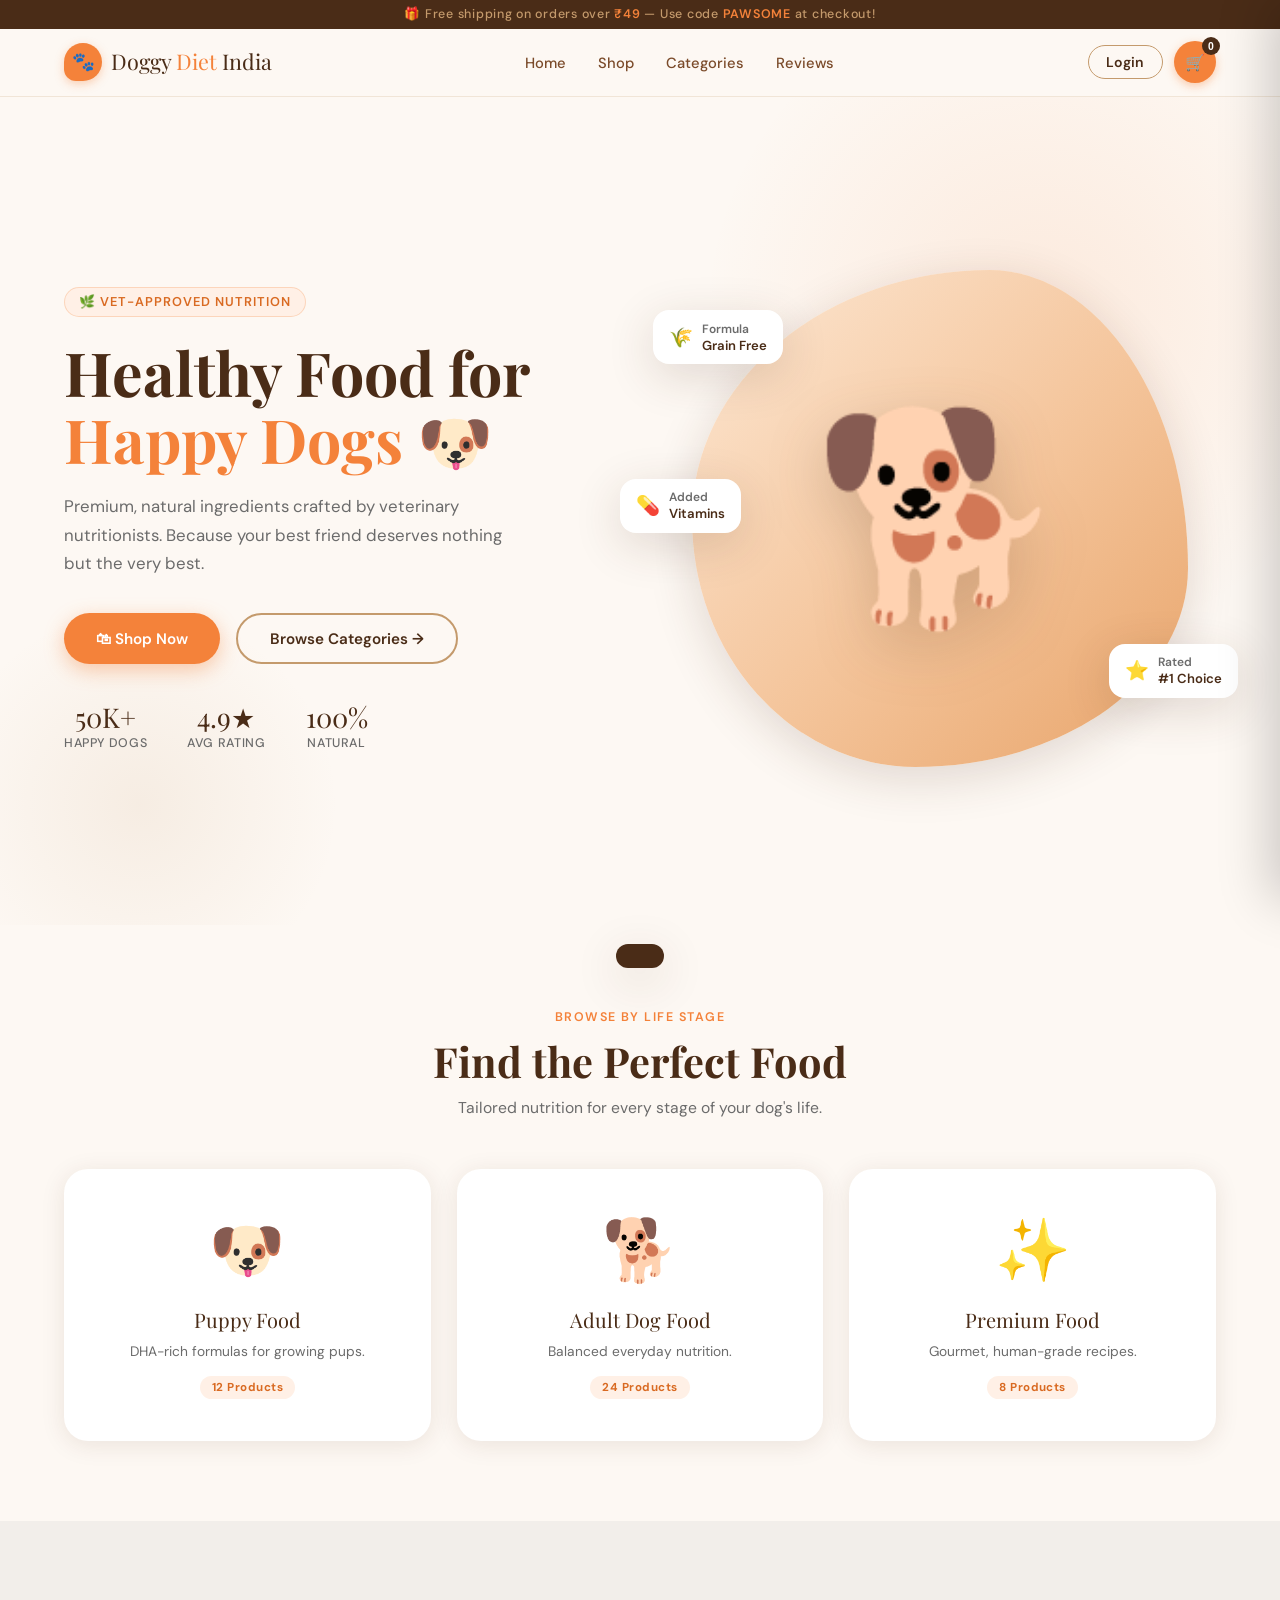
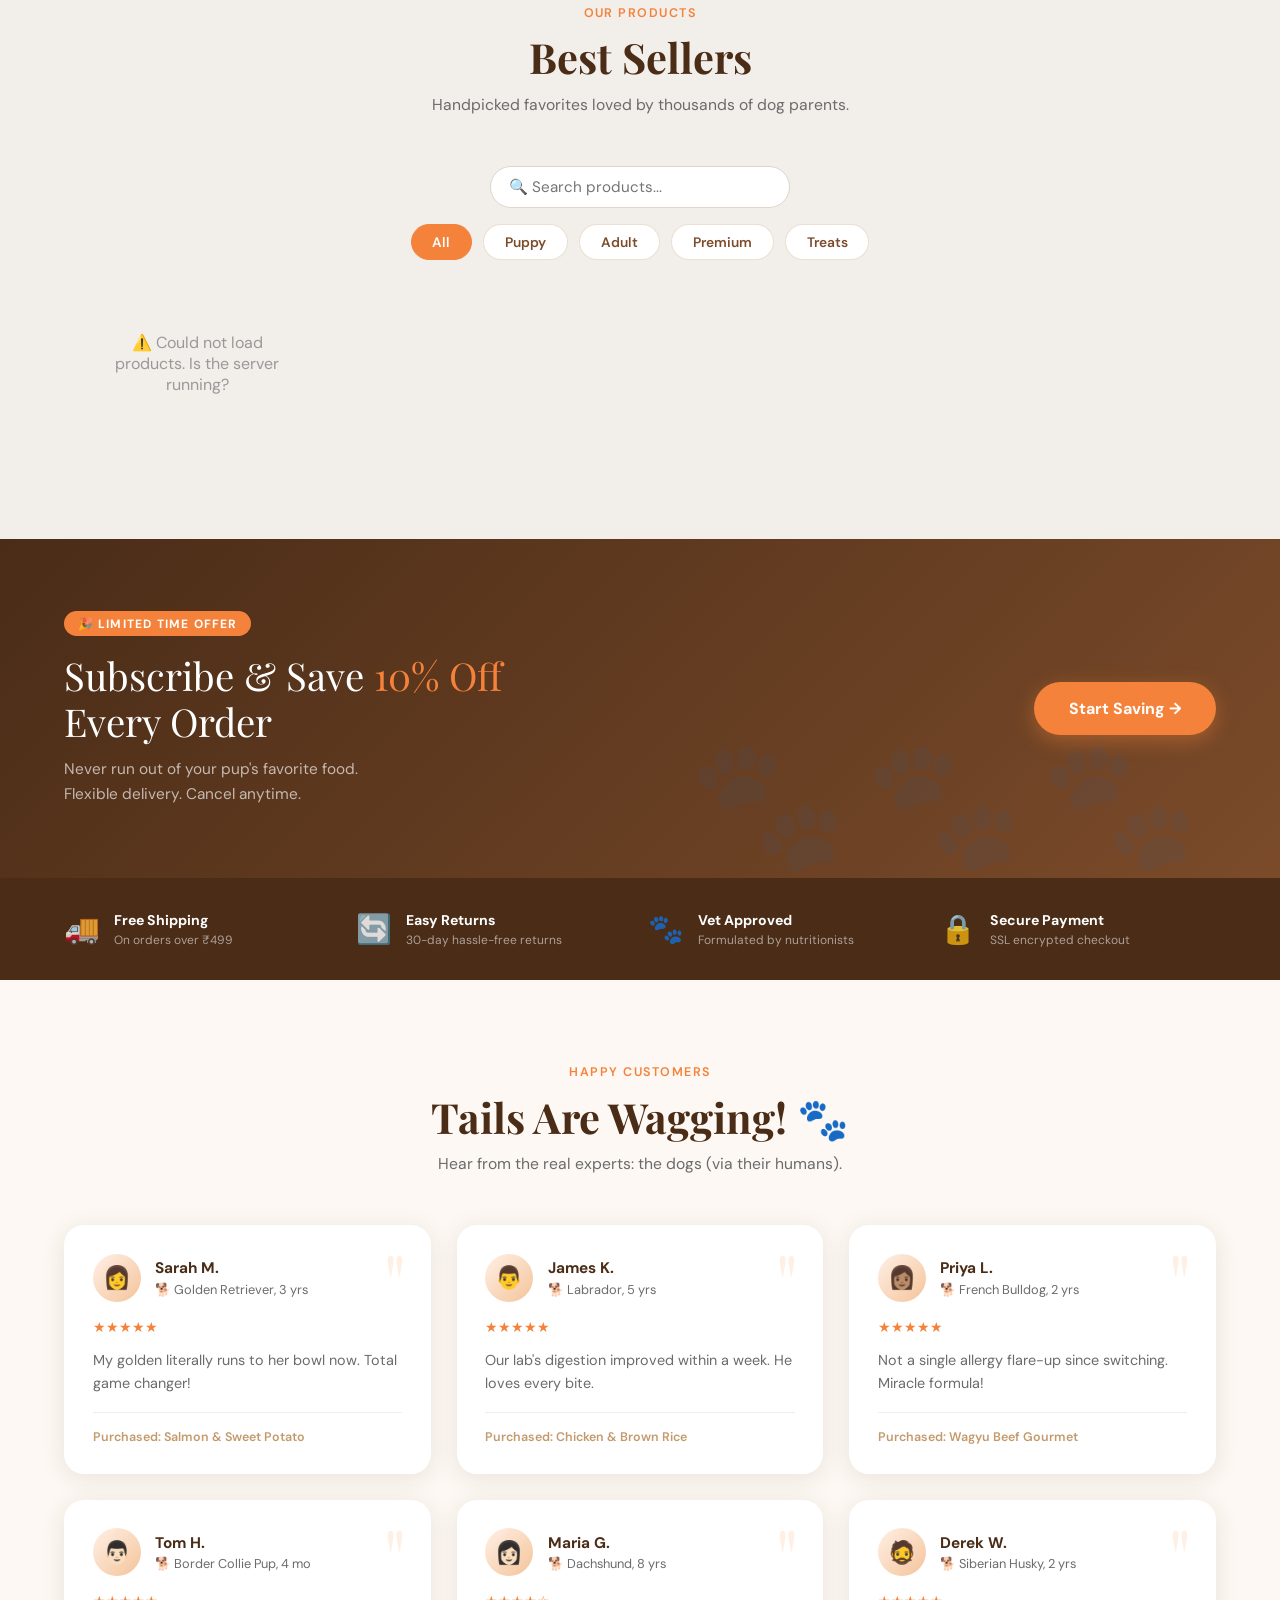
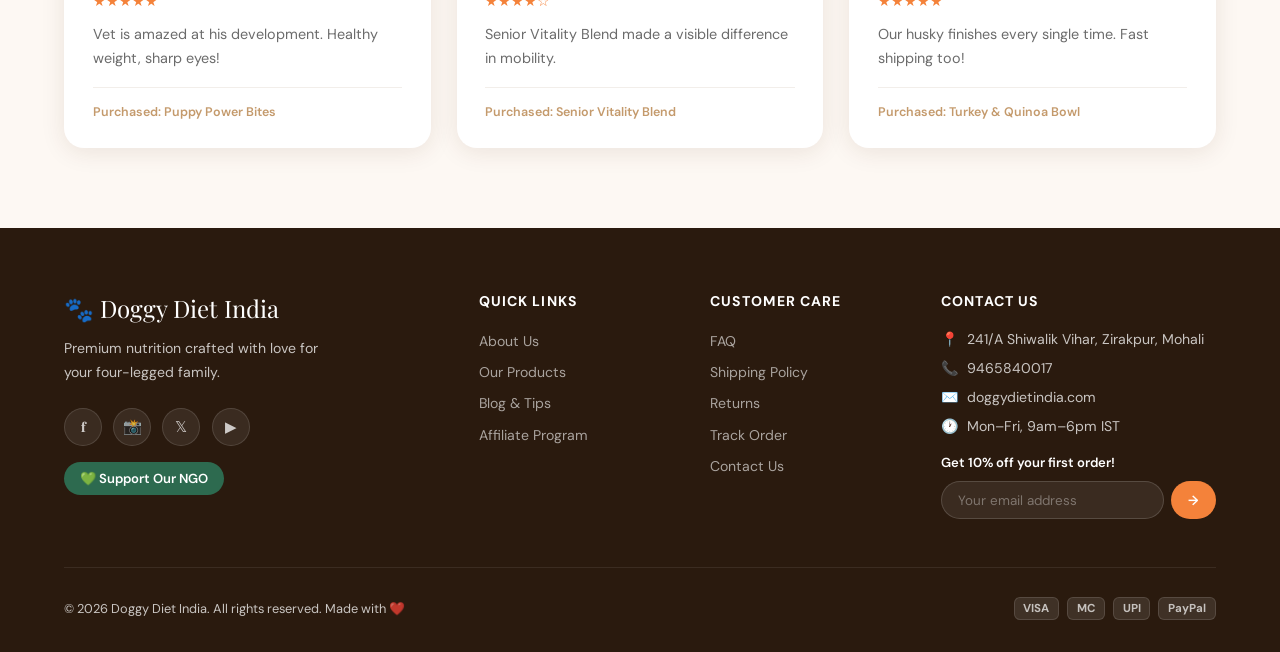
==== index.html @ 47fa0f8b "Add files via upload" ====
<!DOCTYPE html>
<html lang="en">
<head>
  <!-- Payment razorpay-->
<script src="https://checkout.razorpay.com/v1/checkout.js"></script>
  <meta charset="UTF-8" />
  <meta name="viewport" content="width=device-width, initial-scale=1.0" />
  <title>Doggy Diet India — Premium Dog Food</title>
  <link href="https://fonts.googleapis.com/css2?family=Playfair+Display:wght@700;800&family=DM+Sans:wght@300;400;500;600&display=swap" rel="stylesheet" />
  <link rel="stylesheet" href="style.css" />
</head>
<body>

<!-- TOP BAR -->
<div class="topbar">
  🎁 Free shipping on orders over <span>₹49</span> —
  Use code <span>PAWSOME</span> at checkout!
</div>

<!-- NAV -->
<nav id="mainNav">
  <a href="#" class="nav-logo">
    <div class="paw">🐾</div>
    <div class="brand">Doggy<em> Diet</em> India</div>
  </a>
  <ul class="nav-links">
    <li><a href="#home">Home</a></li>
    <li><a href="#shop">Shop</a></li>
    <li><a href="#categories">Categories</a></li>
    <li><a href="#reviews">Reviews</a></li>
  </ul>
  <div class="nav-actions">
    <!-- ✅ Username show hoga agar logged in -->
    <span id="navUsername" style="
      font-size:.85rem;
      font-weight:600;
      color:#4A2C17;
      display:none;
      margin-right:.5rem;">
    </span>
    <button class="btn-login" id="authBtn">Login</button>
    <button class="btn-cart" id="cartBtn" aria-label="Open cart">
      🛒
      <span class="cart-badge" id="cartCount">0</span>
    </button>
    <button class="hamburger" id="hamburgerBtn" aria-label="Open menu">
      <span></span><span></span><span></span>
    </button>
  </div>
</nav>

<!-- MOBILE MENU -->
<div class="mobile-menu" id="mobileMenu">
  <button class="mobile-close" id="mobileClose">✕</button>
  <a href="#home"       onclick="closeMobile()">Home</a>
  <a href="#shop"       onclick="closeMobile()">Shop</a>
  <a href="#categories" onclick="closeMobile()">Categories</a>
  <a href="#reviews"    onclick="closeMobile()">Reviews</a>
</div>

<!-- HERO -->
<section class="hero" id="home">
  <div class="hero-content">
    <div class="hero-badge">🌿 Vet-Approved Nutrition</div>
    <h1 class="hero-title">
      Healthy Food for<br>
      <span class="accent">Happy Dogs</span> 🐶
    </h1>
    <p class="hero-desc">
      Premium, natural ingredients crafted by veterinary nutritionists.
      Because your best friend deserves nothing but the very best.
    </p>
    <div class="hero-cta">
      <button class="btn-primary"
        onclick="document.getElementById('shop')
                  .scrollIntoView({behavior:'smooth'})">
        🛍 Shop Now
      </button>
      <button class="btn-secondary"
        onclick="document.getElementById('categories')
                  .scrollIntoView({behavior:'smooth'})">
        Browse Categories →
      </button>
    </div>
    <div class="hero-stats">
      <div class="stat"><div class="num">50K+</div><div class="lbl">Happy Dogs</div></div>
      <div class="stat"><div class="num">4.9★</div><div class="lbl">Avg Rating</div></div>
      <div class="stat"><div class="num">100%</div><div class="lbl">Natural</div></div>
    </div>
  </div>

  <div class="hero-img-wrap">
    <div class="hero-img-blob">
      <div class="hero-dog-emoji">🐕</div>
    </div>
    <div class="hero-float-tag tag-1">
      <span class="icon">🌾</span>
      <div><div style="font-size:.75rem;color:var(--gray)">Formula</div>Grain Free</div>
    </div>
    <div class="hero-float-tag tag-2">
      <span class="icon">⭐</span>
      <div><div style="font-size:.75rem;color:var(--gray)">Rated</div>#1 Choice</div>
    </div>
    <div class="hero-float-tag tag-3">
      <span class="icon">💊</span>
      <div><div style="font-size:.75rem;color:var(--gray)">Added</div>Vitamins</div>
    </div>
  </div>
</section>

<!-- CATEGORIES -->
<section class="section" id="categories">
  <div class="section-header">
    <span class="section-label">Browse by Life Stage</span>
    <h2 class="section-title">Find the Perfect Food</h2>
    <p class="section-sub">
      Tailored nutrition for every stage of your dog's life.
    </p>
  </div>
  <div class="categories-grid">
    <div class="cat-card" onclick="filterProducts('puppy')">
      <span class="cat-icon">🐶</span>
      <div class="cat-name">Puppy Food</div>
      <div class="cat-desc">DHA-rich formulas for growing pups.</div>
      <span class="cat-badge">12 Products</span>
    </div>
    <div class="cat-card" onclick="filterProducts('adult')">
      <span class="cat-icon">🐕</span>
      <div class="cat-name">Adult Dog Food</div>
      <div class="cat-desc">Balanced everyday nutrition.</div>
      <span class="cat-badge">24 Products</span>
    </div>
    <div class="cat-card" onclick="filterProducts('premium')">
      <span class="cat-icon">✨</span>
      <div class="cat-name">Premium Food</div>
      <div class="cat-desc">Gourmet, human-grade recipes.</div>
      <span class="cat-badge">8 Products</span>
    </div>
  </div>
</section>

<!-- PRODUCTS -->
<section class="section products-bg" id="shop">
  <div class="section-header">
    <span class="section-label">Our Products</span>
    <h2 class="section-title">Best Sellers</h2>
    <p class="section-sub">
      Handpicked favorites loved by thousands of dog parents.
    </p>
  </div>

  <!-- Search Bar -->
  <div style="display:flex;justify-content:center;margin-bottom:1rem;">
    <input
      type="text"
      id="searchInput"
      placeholder="🔍 Search products..."
      oninput="searchProducts(this.value)"
      style="
        padding:10px 18px;
        border-radius:25px;
        border:1.5px solid #e0d5cc;
        width:300px;
        font-family:'DM Sans',sans-serif;
        font-size:.95rem;
        outline:none;
      "
    />
  </div>

  <div class="product-filters">
    <button class="filter-btn active"
            onclick="filterProducts('all', this)">All</button>
    <button class="filter-btn"
            onclick="filterProducts('puppy', this)">Puppy</button>
    <button class="filter-btn"
            onclick="filterProducts('adult', this)">Adult</button>
    <button class="filter-btn"
            onclick="filterProducts('premium', this)">Premium</button>
    <button class="filter-btn"
            onclick="filterProducts('treats', this)">Treats</button>
  </div>

  <!-- Loading state -->
  <div id="productsLoading" style="text-align:center;padding:2rem;display:none;">
    <div style="font-size:2rem;">🐾</div>
    <div style="color:#999;margin-top:.5rem;">Loading products...</div>
  </div>

  <div class="products-grid" id="productsGrid"></div>

  <!-- Pagination -->
  <div id="pagination"
       style="display:flex;justify-content:center;
              gap:.5rem;margin-top:2rem;">
  </div>
</section>

<!-- PROMO BANNER -->
<div class="promo-banner">
  <div>
    <div class="promo-tag">🎉 Limited Time Offer</div>
    <div class="promo-title">
      Subscribe & Save <span class="highlight">10% Off</span><br>Every Order
    </div>
    <div class="promo-sub">
      Never run out of your pup's favorite food.<br>
      Flexible delivery. Cancel anytime.
    </div>
  </div>
  <button class="btn-promo"
          onclick="showToast('🎉 Subscription plan coming soon!')">
    Start Saving →
  </button>
</div>

<!-- TRUST STRIP -->
<div class="trust-strip">
  <div class="trust-item">
    <div class="trust-icon">🚚</div>
    <div>
      <div class="trust-title">Free Shipping</div>
      <div class="trust-sub">On orders over ₹499</div>
    </div>
  </div>
  <div class="trust-item">
    <div class="trust-icon">🔄</div>
    <div>
      <div class="trust-title">Easy Returns</div>
      <div class="trust-sub">30-day hassle-free returns</div>
    </div>
  </div>
  <div class="trust-item">
    <div class="trust-icon">🐾</div>
    <div>
      <div class="trust-title">Vet Approved</div>
      <div class="trust-sub">Formulated by nutritionists</div>
    </div>
  </div>
  <div class="trust-item">
    <div class="trust-icon">🔒</div>
    <div>
      <div class="trust-title">Secure Payment</div>
      <div class="trust-sub">SSL encrypted checkout</div>
    </div>
  </div>
</div>

<!-- REVIEWS -->
<section class="section" id="reviews">
  <div class="section-header">
    <span class="section-label">Happy Customers</span>
    <h2 class="section-title">Tails Are Wagging! 🐾</h2>
    <p class="section-sub">
      Hear from the real experts: the dogs (via their humans).
    </p>
  </div>
  <div class="reviews-grid" id="reviewsGrid"></div>
</section>

<!-- PAYMENT MODAL -->
<div class="modal-overlay" id="paymentOverlay">
  <div class="modal-box" id="paymentModal">

    <div class="modal-head">
      <h3>🛒 Complete Your Order</h3>
      <button class="modal-close"
              onclick="closePaymentModal()">✕</button>
    </div>

    <!-- Order Summary -->
    <div class="modal-summary" id="modalSummary"></div>

    <!-- ✅ Delivery Address -->
    <div class="modal-section">
      <div class="modal-label">📍 Delivery Address</div>
      <div style="display:grid;grid-template-columns:1fr 1fr;
                  gap:.6rem;">
        <input type="text" id="delName"
               placeholder="Full Name *"
               style="padding:.6rem .8rem;
                      border:1.5px solid #e0d5cc;
                      border-radius:8px;
                      font-family:'DM Sans',sans-serif;
                      outline:none;font-size:.88rem;"
               onfocus="this.style.borderColor='#F4823A'"
               onblur="this.style.borderColor='#e0d5cc'"/>

        <input type="text" id="delPhone"
               placeholder="Phone Number *"
               style="padding:.6rem .8rem;
                      border:1.5px solid #e0d5cc;
                      border-radius:8px;
                      font-family:'DM Sans',sans-serif;
                      outline:none;font-size:.88rem;"
               onfocus="this.style.borderColor='#F4823A'"
               onblur="this.style.borderColor='#e0d5cc'"/>

        <input type="text" id="delAddress"
               placeholder="House No, Street, Area *"
               style="padding:.6rem .8rem;
                      border:1.5px solid #e0d5cc;
                      border-radius:8px;
                      font-family:'DM Sans',sans-serif;
                      outline:none;font-size:.88rem;
                      grid-column:1/-1;"
               onfocus="this.style.borderColor='#F4823A'"
               onblur="this.style.borderColor='#e0d5cc'"/>

        <input type="text" id="delCity"
               placeholder="City *"
               style="padding:.6rem .8rem;
                      border:1.5px solid #e0d5cc;
                      border-radius:8px;
                      font-family:'DM Sans',sans-serif;
                      outline:none;font-size:.88rem;"
               onfocus="this.style.borderColor='#F4823A'"
               onblur="this.style.borderColor='#e0d5cc'"/>

        <input type="text" id="delState"
               placeholder="State *"
               style="padding:.6rem .8rem;
                      border:1.5px solid #e0d5cc;
                      border-radius:8px;
                      font-family:'DM Sans',sans-serif;
                      outline:none;font-size:.88rem;"
               onfocus="this.style.borderColor='#F4823A'"
               onblur="this.style.borderColor='#e0d5cc'"/>

        <input type="text" id="delPincode"
               placeholder="Pincode *"
               maxlength="6"
               style="padding:.6rem .8rem;
                      border:1.5px solid #e0d5cc;
                      border-radius:8px;
                      font-family:'DM Sans',sans-serif;
                      outline:none;font-size:.88rem;"
               onfocus="this.style.borderColor='#F4823A'"
               onblur="this.style.borderColor='#e0d5cc'"/>
      </div>

      <!-- Address Error -->
      <div style="color:#e53935;font-size:.78rem;
                  margin-top:.4rem;min-height:1rem;"
           id="addressError">
      </div>
    </div>

    <!-- ✅ Payment Method -->
    <div class="modal-section">
      <div class="modal-label">💳 Select Payment Method</div>
      <div class="payment-options">
        <label class="pay-option">
          <input type="radio" name="payMethod"
                 value="UPI" checked/>
          <span>📱 UPI</span>
        </label>
        <label class="pay-option">
          <input type="radio" name="payMethod"
                 value="CARD"/>
          <span>💳 Card</span>
        </label>
        <label class="pay-option">
          <input type="radio" name="payMethod"
                 value="COD"/>
          <span>💵 Cash on Delivery</span>
        </label>
        <label class="pay-option">
          <input type="radio" name="payMethod"
                 value="NETBANKING"/>
          <span>🏦 Net Banking</span>
        </label>
      </div>
    </div>

    <!-- ✅ Place Order Button -->
    <button class="btn-place-order" id="placeOrderBtn"
            onclick="confirmOrder()">
      🎉 Place Order
    </button>

    <div style="font-size:.78rem;color:#999;
                text-align:center;margin-top:.8rem;">
      🔒 Secure & Encrypted Payment
    </div>

  </div>
</div>

<!-- SUCCESS MODAL -->
<div class="modal-overlay" id="successOverlay">
  <div class="modal-box" style="text-align:center;">
    <div style="font-size:4rem;">🎉</div>
    <h2 style="color:#4A2C17;margin:.5rem 0;">Order Placed!</h2>
    <div id="successMsg"
         style="color:#666;font-size:.95rem;margin:.5rem 0;">
    </div>
    <div id="successOrderId"
         style="font-size:1.1rem;font-weight:700;
                color:#F4823A;margin:1rem 0;
                white-space:pre-line;">
    </div>
    <button class="btn-place-order"
            onclick="closeSuccessModal()">
      Continue Shopping 🐾
    </button>
  </div>
</div>
<!-- FOOTER -->
<footer>
  <div class="footer-grid">

    <!-- BRAND -->
    <div class="footer-brand">
      <div class="brand-name">🐾 Doggy Diet India</div>
      <p>Premium nutrition crafted with love for your four-legged family.</p>

      <div class="social-links">
        <a class="social-btn" href="#" title="Facebook">𝐟</a>
        <a class="social-btn" href="https://www.instagram.com/doggydietindia?igsh=Z2Q3N3h2NjV0aTZ6" title="Instagram">📸</a>
        <a class="social-btn" href="#" title="Twitter">𝕏</a>
        <a class="social-btn" href="https://youtube.com/@varunshamra-u6k?si=izHk07iB0OcBzfzO" title="YouTube">▶</a>
      </div>

      <!-- ✅ NGO BUTTON -->
      <div style="margin-top:1rem;">
        <a href="ngo.html"
           style="display:inline-flex;align-items:center;gap:.4rem;
                  background:#2d6a4f;color:white;padding:.5rem 1rem;
                  border-radius:20px;text-decoration:none;
                  font-size:.82rem;font-weight:600;">
          💚 Support Our NGO
        </a>
      </div>
    </div>

    <!-- QUICK LINKS -->
    <div class="footer-col">
      <h4>Quick Links</h4>
      <ul>
        <li><a href="about.html">About Us</a></li>
        <li><a href="products.html">Our Products</a></li>
        <li><a href="blog.html">Blog & Tips</a></li>
        <li><a href="affiliate.html">Affiliate Program</a></li>
      </ul>
    </div>

    <!-- CUSTOMER CARE -->
    <div class="footer-col">
      <h4>Customer Care</h4>
      <ul>
        <li><a href="#">FAQ</a></li>
        <li><a href="#">Shipping Policy</a></li>
        <li><a href="#">Returns</a></li>
        <li><a href="track-order.html">Track Order</a></li> <!-- ✅ FIXED -->
        <li><a href="#">Contact Us</a></li>
      </ul>
    </div>

    <!-- CONTACT -->
    <div class="footer-col footer-contact">
      <h4>Contact Us</h4>
      <p><span class="ic">📍</span>241/A Shiwalik Vihar, Zirakpur, Mohali</p>
      <p><span class="ic">📞</span>9465840017</p>
      <p><span class="ic">✉️</span>doggydietindia.com</p>
      <p><span class="ic">🕐</span>Mon–Fri, 9am–6pm IST</p>

      <!-- NEWSLETTER -->
      <div class="newsletter">
        <div style="font-size:.82rem;font-weight:600;color:#fff;margin-bottom:.3rem;">
          Get 10% off your first order!
        </div>

        <div class="newsletter-form">
          <input type="email" placeholder="Your email address" id="emailInput" />
          <button onclick="subscribeEmail()">→</button>
        </div>
      </div>
    </div>

  </div>

  <!-- BOTTOM -->
  <div class="footer-bottom">
    <div>© 2026 Doggy Diet India. All rights reserved. Made with ❤️</div>

    <div class="pay-icons">
      <span class="pay-icon">VISA</span>
      <span class="pay-icon">MC</span>
      <span class="pay-icon">UPI</span>
      <span class="pay-icon">PayPal</span>
    </div>
  </div>
</footer>
<!-- CART OVERLAY & PANEL -->
<div class="cart-overlay" id="cartOverlay" onclick="toggleCart()"></div>
<div class="cart-panel" id="cartPanel">
  <div class="cart-head">
    <h3>🛒 Your Cart</h3>
    <button class="cart-close" onclick="toggleCart()">✕</button>
  </div>
  <div class="cart-items" id="cartItemsList"></div>
  <div class="cart-footer" id="cartFooter" style="display:none">
    <div class="cart-subtotal">
      <span>Subtotal</span>
      <span id="cartTotal">₹0.00</span>
    </div>
    <!-- ✅ Sirf yeh change kiya -->
    <button class="btn-checkout" onclick="openPaymentModal()">
      Checkout →
    </button>
  </div>
</div>
<!-- TOAST -->
<div class="toast" id="toast"></div>

<script src="app.js"></script>
</body>
</html>
---- style.css ----
/* ── RESET & ROOT ──────────────────────────────────── */
*, *::before, *::after { box-sizing: border-box; margin: 0; padding: 0; }

:root {
  --orange:    #F4823A;
  --orange-dk: #D96A22;
  --orange-lt: #FFF0E6;
  --brown:     #4A2C17;
  --brown-md:  #7B4B2A;
  --brown-lt:  #C49A6C;
  --cream:     #FDF8F3;
  --white:     #FFFFFF;
  --gray:      #6B6B6B;
  --gray-lt:   #F2EEEA;
  --text:      #2A1A0E;
  --shadow:    0 4px 24px rgba(74,44,23,.10);
  --shadow-lg: 0 12px 48px rgba(74,44,23,.16);
}

html { scroll-behavior: smooth; }

body {
  font-family: 'DM Sans', sans-serif;
  background: var(--cream);
  color: var(--text);
  overflow-x: hidden;
}

/* ── SCROLLBAR ─────────────────────────────────────── */
::-webkit-scrollbar { width: 6px; }
::-webkit-scrollbar-track { background: var(--cream); }
::-webkit-scrollbar-thumb { background: var(--brown-lt); border-radius: 3px; }

/* ── TOP BAR ───────────────────────────────────────── */
.topbar {
  background: var(--brown);
  color: var(--brown-lt);
  font-size: .78rem;
  letter-spacing: .06em;
  text-align: center;
  padding: .4rem 1rem;
  font-weight: 500;
}
.topbar span { color: var(--orange); font-weight: 600; }

/* ── NAV ────────────────────────────────────────────── */
nav {
  position: sticky; top: 0; z-index: 999;
  background: rgba(253,248,243,.95);
  backdrop-filter: blur(14px);
  border-bottom: 1px solid rgba(196,154,108,.2);
  padding: 0 5%;
  display: flex; align-items: center; justify-content: space-between;
  height: 68px;
  transition: box-shadow .3s;
}
nav.scrolled { box-shadow: var(--shadow); }

.nav-logo {
  display: flex; align-items: center; gap: .55rem;
  text-decoration: none;
}
.nav-logo .paw {
  width: 38px; height: 38px;
  background: var(--orange);
  border-radius: 50% 50% 50% 12px;
  display: grid; place-items: center;
  font-size: 1.15rem;
  box-shadow: 0 3px 10px rgba(244,130,58,.35);
  transition: transform .25s;
}
.nav-logo:hover .paw { transform: rotate(-10deg) scale(1.08); }
.nav-logo .brand {
  font-family: 'Playfair Display', serif;
  font-size: 1.35rem;
  color: var(--brown);
  line-height: 1;
}
.nav-logo .brand em { color: var(--orange); font-style: normal; }

.nav-links {
  display: flex; align-items: center; gap: 2rem;
  list-style: none;
}
.nav-links a {
  text-decoration: none;
  color: var(--brown-md);
  font-size: .92rem;
  font-weight: 500;
  position: relative;
  padding-bottom: 3px;
  transition: color .2s;
}
.nav-links a::after {
  content: '';
  position: absolute; bottom: 0; left: 0;
  width: 0; height: 2px;
  background: var(--orange);
  border-radius: 1px;
  transition: width .25s;
}
.nav-links a:hover { color: var(--orange); }
.nav-links a:hover::after { width: 100%; }

.nav-actions { display: flex; align-items: center; gap: .7rem; }

.btn-login {
  background: transparent;
  border: 1.5px solid var(--brown-lt);
  color: var(--brown);
  padding: .45rem 1.1rem;
  border-radius: 50px;
  font-size: .88rem; font-weight: 600;
  cursor: pointer;
  font-family: 'DM Sans', sans-serif;
  transition: all .2s;
}
.btn-login:hover { border-color: var(--orange); color: var(--orange); }

.btn-cart {
  background: var(--orange);
  border: none;
  color: #fff;
  width: 42px; height: 42px;
  border-radius: 50%;
  display: grid; place-items: center;
  font-size: 1rem;
  cursor: pointer;
  position: relative;
  box-shadow: 0 3px 10px rgba(244,130,58,.4);
  transition: transform .2s, box-shadow .2s;
}
.btn-cart:hover { transform: scale(1.08); box-shadow: 0 5px 16px rgba(244,130,58,.5); }
.cart-badge {
  position: absolute; top: -4px; right: -4px;
  background: var(--brown);
  color: #fff;
  font-size: .65rem; font-weight: 700;
  width: 18px; height: 18px;
  border-radius: 50%;
  display: grid; place-items: center;
}

.hamburger {
  display: none;
  flex-direction: column; gap: 5px;
  cursor: pointer; background: none; border: none; padding: 4px;
}
.hamburger span {
  display: block; width: 24px; height: 2px;
  background: var(--brown); border-radius: 2px;
  transition: all .3s;
}

/* ── HERO ───────────────────────────────────────────── */
.hero {
  min-height: 92vh;
  display: grid;
  grid-template-columns: 1fr 1fr;
  align-items: center;
  padding: 4rem 5% 3rem;
  gap: 3rem;
  position: relative;
  overflow: hidden;
}
.hero::before {
  content: '';
  position: absolute; top: -120px; right: -100px;
  width: 680px; height: 680px;
  background: radial-gradient(circle, rgba(244,130,58,.12) 0%, transparent 70%);
  pointer-events: none;
}
.hero::after {
  content: '';
  position: absolute; bottom: -80px; left: -60px;
  width: 400px; height: 400px;
  background: radial-gradient(circle, rgba(196,154,108,.12) 0%, transparent 70%);
  pointer-events: none;
}

.hero-content { z-index: 1; }

.hero-badge {
  display: inline-flex; align-items: center; gap: .4rem;
  background: var(--orange-lt);
  color: var(--orange-dk);
  font-size: .8rem; font-weight: 600;
  letter-spacing: .08em; text-transform: uppercase;
  padding: .35rem .9rem;
  border-radius: 50px;
  margin-bottom: 1.4rem;
  border: 1px solid rgba(244,130,58,.25);
  animation: fadeUp .6s ease both;
}

.hero-title {
  font-family: 'Playfair Display', serif;
  font-size: clamp(2.4rem, 5vw, 3.8rem);
  line-height: 1.1;
  color: var(--brown);
  margin-bottom: 1.2rem;
  animation: fadeUp .6s .1s ease both;
}
.hero-title .accent { color: var(--orange); }

.hero-desc {
  font-size: 1.05rem;
  color: var(--gray);
  line-height: 1.7;
  max-width: 440px;
  margin-bottom: 2.2rem;
  animation: fadeUp .6s .2s ease both;
}

.hero-cta {
  display: flex; gap: 1rem; flex-wrap: wrap;
  animation: fadeUp .6s .3s ease both;
}

.btn-primary {
  background: var(--orange);
  color: #fff;
  border: none;
  padding: .85rem 2rem;
  border-radius: 50px;
  font-size: .95rem; font-weight: 600;
  cursor: pointer;
  font-family: 'DM Sans', sans-serif;
  box-shadow: 0 6px 20px rgba(244,130,58,.4);
  transition: all .25s;
  display: inline-flex; align-items: center; gap: .5rem;
}
.btn-primary:hover {
  background: var(--orange-dk);
  transform: translateY(-2px);
  box-shadow: 0 10px 28px rgba(244,130,58,.5);
}

.btn-secondary {
  background: transparent;
  color: var(--brown);
  border: 2px solid var(--brown-lt);
  padding: .85rem 2rem;
  border-radius: 50px;
  font-size: .95rem; font-weight: 600;
  cursor: pointer;
  font-family: 'DM Sans', sans-serif;
  transition: all .25s;
  display: inline-flex; align-items: center; gap: .5rem;
}
.btn-secondary:hover {
  border-color: var(--orange); color: var(--orange);
  transform: translateY(-2px);
}

.hero-stats {
  display: flex; gap: 2.5rem; margin-top: 2.5rem;
  animation: fadeUp .6s .4s ease both;
}
.stat { text-align: center; }
.stat .num {
  font-family: 'Playfair Display', serif;
  font-size: 1.7rem;
  color: var(--brown);
  line-height: 1;
}
.stat .lbl {
  font-size: .78rem; color: var(--gray);
  font-weight: 500; letter-spacing: .05em;
  text-transform: uppercase; margin-top: .2rem;
}

.hero-img-wrap {
  position: relative;
  display: flex; align-items: center; justify-content: center;
  animation: fadeIn .8s .2s ease both;
  z-index: 1;
}
.hero-img-blob {
  width: min(520px, 90%);
  aspect-ratio: 1;
  background: linear-gradient(135deg, #FDE8D4 0%, #F4C49A 55%, #E8A46A 100%);
  border-radius: 60% 40% 55% 45% / 50% 60% 40% 50%;
  display: flex; align-items: center; justify-content: center;
  position: relative;
  animation: morph 10s ease-in-out infinite;
  box-shadow: var(--shadow-lg);
}
.hero-dog-emoji {
  font-size: clamp(8rem, 16vw, 13rem);
  line-height: 1;
  filter: drop-shadow(0 20px 30px rgba(74,44,23,.2));
  animation: float 4s ease-in-out infinite;
}
.hero-float-tag {
  position: absolute;
  background: #fff;
  border-radius: 16px;
  padding: .65rem 1rem;
  box-shadow: var(--shadow-lg);
  display: flex; align-items: center; gap: .55rem;
  font-size: .82rem; font-weight: 600;
  color: var(--brown);
}
.hero-float-tag .icon { font-size: 1.2rem; }
.tag-1 { top: 8%; left: -2%; animation: floatTag1 5s ease-in-out infinite; }
.tag-2 { bottom: 14%; right: -4%; animation: floatTag2 6s 1s ease-in-out infinite; }
.tag-3 { top: 42%; left: -8%; animation: floatTag1 4s 2s ease-in-out infinite; }

/* ── SECTIONS ───────────────────────────────────────── */
.section { padding: 5rem 5%; }
.section-header { text-align: center; margin-bottom: 3rem; }
.section-label {
  display: inline-block;
  font-size: .78rem; font-weight: 600;
  letter-spacing: .12em; text-transform: uppercase;
  color: var(--orange);
  margin-bottom: .7rem;
}
.section-title {
  font-family: 'Playfair Display', serif;
  font-size: clamp(1.8rem, 4vw, 2.6rem);
  color: var(--brown);
  line-height: 1.2;
}
.section-sub {
  color: var(--gray);
  font-size: .98rem;
  margin-top: .6rem;
  max-width: 500px; margin-inline: auto;
  line-height: 1.65;
}

/* ── CATEGORIES ─────────────────────────────────────── */
.categories-grid {
  display: grid;
  grid-template-columns: repeat(3, 1fr);
  gap: 1.6rem;
}

.cat-card {
  background: var(--white);
  border-radius: 24px;
  padding: 2.5rem 2rem;
  text-align: center;
  cursor: pointer;
  border: 2px solid transparent;
  box-shadow: var(--shadow);
  transition: all .3s;
  position: relative;
  overflow: hidden;
}
.cat-card::before {
  content: '';
  position: absolute; inset: 0;
  background: linear-gradient(135deg, rgba(244,130,58,.06) 0%, transparent 60%);
  opacity: 0;
  transition: opacity .3s;
}
.cat-card:hover {
  border-color: var(--orange);
  transform: translateY(-6px);
  box-shadow: var(--shadow-lg);
}
.cat-card:hover::before { opacity: 1; }

.cat-icon {
  font-size: 3.8rem;
  display: block; margin-bottom: 1rem;
  transition: transform .3s;
}
.cat-card:hover .cat-icon { transform: scale(1.15) rotate(-5deg); }

.cat-name {
  font-family: 'Playfair Display', serif;
  font-size: 1.25rem;
  color: var(--brown);
  margin-bottom: .45rem;
}
.cat-desc { font-size: .86rem; color: var(--gray); line-height: 1.55; }
.cat-badge {
  display: inline-block;
  background: var(--orange-lt);
  color: var(--orange-dk);
  font-size: .72rem; font-weight: 700;
  padding: .25rem .75rem;
  border-radius: 50px;
  margin-top: .9rem;
  letter-spacing: .04em;
}

/* ── PRODUCTS ───────────────────────────────────────── */
.products-bg { background: var(--gray-lt); }

.product-filters {
  display: flex; gap: .7rem; justify-content: center;
  flex-wrap: wrap;
  margin-bottom: 2.5rem;
}
.filter-btn {
  background: var(--white);
  border: 1.5px solid rgba(196,154,108,.3);
  color: var(--brown-md);
  padding: .5rem 1.3rem;
  border-radius: 50px;
  font-size: .86rem; font-weight: 600;
  cursor: pointer;
  font-family: 'DM Sans', sans-serif;
  transition: all .2s;
}
.filter-btn.active, .filter-btn:hover {
  background: var(--orange);
  border-color: var(--orange);
  color: #fff;
}

.products-grid {
  display: grid;
  grid-template-columns: repeat(auto-fill, minmax(260px, 1fr));
  gap: 1.8rem;
}

.product-card {
  background: var(--white);
  border-radius: 20px;
  overflow: hidden;
  box-shadow: var(--shadow);
  transition: all .3s;
  position: relative;
}
.product-card:hover {
  transform: translateY(-6px);
  box-shadow: var(--shadow-lg);
}

.product-img {
  background: linear-gradient(135deg, #FDE8D4 0%, #F9D4AD 100%);
  height: 200px;
  display: flex; align-items: center; justify-content: center;
  font-size: 6rem;
  position: relative;
  overflow: hidden;
  transition: background .3s;
}
.product-card:hover .product-img {
  background: linear-gradient(135deg, #F4C49A 0%, #E8A46A 100%);
}

.product-badge {
  position: absolute; top: 12px; left: 12px;
  background: var(--orange);
  color: #fff;
  font-size: .7rem; font-weight: 700;
  padding: .25rem .65rem;
  border-radius: 50px;
  letter-spacing: .05em;
}
.product-badge.sale { background: #E05252; }
.product-badge.new  { background: var(--brown-md); }

.product-wishlist {
  position: absolute; top: 10px; right: 10px;
  background: rgba(255,255,255,.85);
  backdrop-filter: blur(4px);
  border: none; cursor: pointer;
  width: 34px; height: 34px;
  border-radius: 50%;
  display: grid; place-items: center;
  font-size: .95rem;
  transition: all .2s;
  color: var(--gray);
}
.product-wishlist:hover { background: #fff; color: #E05252; transform: scale(1.1); }
.product-wishlist.loved { color: #E05252; }

.product-body { padding: 1.2rem 1.3rem 1.4rem; }
.product-meta {
  font-size: .75rem; color: var(--brown-lt);
  font-weight: 600; letter-spacing: .06em; text-transform: uppercase;
  margin-bottom: .3rem;
}
.product-name {
  font-family: 'Playfair Display', serif;
  font-size: 1.05rem;
  color: var(--brown);
  margin-bottom: .5rem;
  line-height: 1.3;
}
.product-rating {
  display: flex; align-items: center; gap: .3rem;
  margin-bottom: .7rem;
}
.stars { color: var(--orange); font-size: .88rem; letter-spacing: .05em; }
.rating-count { font-size: .78rem; color: var(--gray); }

.product-price-row {
  display: flex; align-items: center; justify-content: space-between;
}
.product-price { font-size: 1.3rem; font-weight: 700; color: var(--brown); }
.product-price .old {
  font-size: .82rem; font-weight: 400;
  color: var(--gray);
  text-decoration: line-through;
  margin-left: .35rem;
}

.btn-add-cart {
  background: var(--orange);
  color: #fff;
  border: none;
  padding: .55rem 1.1rem;
  border-radius: 50px;
  font-size: .84rem; font-weight: 600;
  cursor: pointer;
  font-family: 'DM Sans', sans-serif;
  display: flex; align-items: center; gap: .4rem;
  box-shadow: 0 3px 10px rgba(244,130,58,.35);
  transition: all .25s;
}
.btn-add-cart:hover { background: var(--orange-dk); transform: scale(1.05); }
.btn-add-cart.added {
  background: #3DAA6D;
  box-shadow: 0 3px 10px rgba(61,170,109,.35);
}

/* ── PROMO BANNER ───────────────────────────────────── */
.promo-banner {
  background: linear-gradient(135deg, var(--brown) 0%, var(--brown-md) 100%);
  padding: 4.5rem 5%;
  display: grid;
  grid-template-columns: 1fr auto;
  align-items: center;
  gap: 2rem;
  position: relative;
  overflow: hidden;
}
.promo-banner::before {
  content: '🐾🐾🐾';
  position: absolute; right: 5%; bottom: -10px;
  font-size: 8rem; opacity: .07;
  letter-spacing: 1rem;
}
.promo-tag {
  display: inline-block;
  background: var(--orange); color: #fff;
  font-size: .75rem; font-weight: 700;
  letter-spacing: .1em; text-transform: uppercase;
  padding: .3rem .85rem; border-radius: 50px;
  margin-bottom: 1rem;
}
.promo-title {
  font-family: 'Playfair Display', serif;
  font-size: clamp(1.6rem, 3.5vw, 2.4rem);
  color: #fff; margin-bottom: .8rem; line-height: 1.2;
}
.promo-title .highlight { color: var(--orange); }
.promo-sub { color: rgba(255,255,255,.65); font-size: .96rem; line-height: 1.6; }
.btn-promo {
  background: var(--orange); color: #fff; border: none;
  padding: 1rem 2.2rem; border-radius: 50px;
  font-size: 1rem; font-weight: 700; cursor: pointer;
  font-family: 'DM Sans', sans-serif; white-space: nowrap;
  box-shadow: 0 6px 20px rgba(244,130,58,.4);
  transition: all .25s;
}
.btn-promo:hover { transform: translateY(-2px) scale(1.03); box-shadow: 0 10px 28px rgba(244,130,58,.5); }

/* ── TRUST STRIP ────────────────────────────────────── */
.trust-strip {
  background: var(--brown);
  padding: 2rem 5%;
  display: grid;
  grid-template-columns: repeat(4, 1fr);
  gap: 1rem;
}
.trust-item { display: flex; align-items: center; gap: .9rem; color: rgba(255,255,255,.85); }
.trust-icon { font-size: 1.8rem; flex-shrink: 0; }
.trust-title { font-size: .88rem; font-weight: 700; color: #fff; }
.trust-sub { font-size: .75rem; color: rgba(255,255,255,.55); margin-top: .15rem; }

/* ── REVIEWS ────────────────────────────────────────── */
.reviews-grid {
  display: grid;
  grid-template-columns: repeat(auto-fill, minmax(300px, 1fr));
  gap: 1.6rem;
}

.review-card {
  background: var(--white);
  border-radius: 20px;
  padding: 1.8rem;
  box-shadow: var(--shadow);
  transition: transform .3s;
  position: relative;
}
.review-card:hover { transform: translateY(-4px); }
.review-card::after {
  content: '"';
  position: absolute; top: 1rem; right: 1.5rem;
  font-family: 'Playfair Display', serif;
  font-size: 5rem; line-height: 1;
  color: var(--orange-lt);
}

.reviewer { display: flex; align-items: center; gap: .9rem; margin-bottom: 1rem; }
.reviewer-avatar {
  width: 48px; height: 48px; border-radius: 50%;
  background: linear-gradient(135deg, var(--orange-lt), #F4C49A);
  display: grid; place-items: center; font-size: 1.4rem; flex-shrink: 0;
}
.reviewer-name { font-weight: 700; font-size: .96rem; color: var(--brown); }
.reviewer-dog { font-size: .8rem; color: var(--gray); margin-top: .15rem; }
.review-stars { color: var(--orange); font-size: .88rem; margin-bottom: .8rem; }
.review-text { font-size: .9rem; color: var(--gray); line-height: 1.65; }
.review-product {
  margin-top: 1rem; padding-top: 1rem;
  border-top: 1px solid var(--gray-lt);
  font-size: .78rem; color: var(--brown-lt); font-weight: 600;
}

/* ── FOOTER ─────────────────────────────────────────── */
footer { background: var(--text); color: rgba(255,255,255,.75); padding: 4rem 5% 2rem; }

.footer-grid {
  display: grid;
  grid-template-columns: 2fr 1fr 1fr 1.5fr;
  gap: 3rem;
  margin-bottom: 3rem;
}

.footer-brand .brand-name {
  font-family: 'Playfair Display', serif;
  font-size: 1.5rem; color: #fff; margin-bottom: .8rem;
  display: flex; align-items: center; gap: .5rem;
}
.footer-brand p {
  font-size: .88rem; line-height: 1.7;
  max-width: 280px; margin-bottom: 1.4rem;
}

.social-links { display: flex; gap: .7rem; }
.social-btn {
  width: 38px; height: 38px; border-radius: 50%;
  background: rgba(255,255,255,.08);
  border: 1px solid rgba(255,255,255,.12);
  display: grid; place-items: center;
  font-size: .95rem; cursor: pointer;
  transition: all .2s;
  text-decoration: none; color: rgba(255,255,255,.75);
}
.social-btn:hover {
  background: var(--orange); border-color: var(--orange);
  color: #fff; transform: translateY(-2px);
}

.footer-col h4 {
  font-size: .88rem; font-weight: 700; color: #fff;
  letter-spacing: .08em; text-transform: uppercase; margin-bottom: 1.2rem;
}
.footer-col ul { list-style: none; }
.footer-col ul li { margin-bottom: .65rem; }
.footer-col ul a {
  color: rgba(255,255,255,.6); text-decoration: none;
  font-size: .88rem; transition: color .2s;
}
.footer-col ul a:hover { color: var(--orange); }

.footer-contact p { font-size: .88rem; display: flex; align-items: flex-start; gap: .5rem; margin-bottom: .7rem; }
.footer-contact .ic { color: var(--orange); flex-shrink: 0; }

.newsletter { margin-top: 1.2rem; }
.newsletter-form { display: flex; gap: .4rem; margin-top: .6rem; }
.newsletter-form input {
  flex: 1;
  background: rgba(255,255,255,.08);
  border: 1px solid rgba(255,255,255,.15);
  border-radius: 50px;
  padding: .6rem 1rem; color: #fff;
  font-size: .84rem; font-family: 'DM Sans', sans-serif;
  outline: none; transition: border-color .2s;
}
.newsletter-form input::placeholder { color: rgba(255,255,255,.35); }
.newsletter-form input:focus { border-color: var(--orange); }
.newsletter-form button {
  background: var(--orange); border: none; color: #fff;
  padding: .6rem 1.1rem; border-radius: 50px;
  font-size: .84rem; font-weight: 600; cursor: pointer;
  font-family: 'DM Sans', sans-serif; transition: background .2s;
}
.newsletter-form button:hover { background: var(--orange-dk); }

.footer-bottom {
  border-top: 1px solid rgba(255,255,255,.08);
  padding-top: 1.8rem;
  display: flex; align-items: center; justify-content: space-between;
  flex-wrap: wrap; gap: 1rem; font-size: .8rem;
}
.footer-bottom .pay-icons { display: flex; gap: .5rem; }
.pay-icon {
  background: rgba(255,255,255,.1);
  border: 1px solid rgba(255,255,255,.12);
  border-radius: 6px; padding: .2rem .55rem;
  font-size: .72rem; font-weight: 700; color: rgba(255,255,255,.7);
}

/* ── CART PANEL ─────────────────────────────────────── */
cart-overlay {
  position: fixed; inset: 0; z-index: 1999;
  background: rgba(42,26,14,.5);
  backdrop-filter: blur(3px);
  opacity: 0; pointer-events: none;
  transition: opacity .3s;
}
.cart-overlay.open { opacity: 1; pointer-events: all; }

.cart-panel {
  position: fixed; top: 0; right: 0; bottom: 0; z-index: 2000;
  width: min(400px, 95vw);
  background: var(--cream);
  box-shadow: -10px 0 50px rgba(0,0,0,.2);
  transform: translateX(100%);
  transition: transform .35s cubic-bezier(.4,0,.2,1);
  display: flex; flex-direction: column;
}
.cart-panel.open { transform: translateX(0); }

.cart-head {
  padding: 1.3rem 1.5rem; background: var(--brown); color: #fff;
  display: flex; align-items: center; justify-content: space-between;
}
.cart-head h3 { font-family: 'Playfair Display', serif; font-size: 1.2rem; }
.cart-close {
  background: rgba(255,255,255,.15); border: none; color: #fff;
  width: 34px; height: 34px; border-radius: 50%; cursor: pointer;
  font-size: 1.1rem; display: grid; place-items: center; transition: background .2s;
}
.cart-close:hover { background: rgba(255,255,255,.25); }

.cart-items { flex: 1; overflow-y: auto; padding: 1rem 1.5rem; }
.cart-item {
  display: flex; gap: 1rem; align-items: center;
  padding: .9rem 0; border-bottom: 1px solid rgba(196,154,108,.2);
}
.cart-item-img {
  width: 60px; height: 60px;
  background: linear-gradient(135deg, #FDE8D4, #F4C49A);
  border-radius: 12px; display: grid; place-items: center;
  font-size: 2rem; flex-shrink: 0;
}
.cart-item-name { font-size: .9rem; font-weight: 600; color: var(--brown); }
.cart-item-price { font-size: .84rem; color: var(--orange); font-weight: 700; }
.cart-item-qty { display: flex; align-items: center; gap: .4rem; margin-top: .3rem; }
.qty-btn {
  width: 24px; height: 24px; border-radius: 50%;
  border: 1.5px solid var(--brown-lt); background: none; cursor: pointer;
  font-size: .9rem; font-weight: 700; color: var(--brown-md);
  display: grid; place-items: center; transition: all .2s;
}
.qty-btn:hover { background: var(--orange); border-color: var(--orange); color: #fff; }
.qty-num { font-size: .88rem; font-weight: 600; color: var(--brown); min-width: 16px; text-align: center; }
.cart-item-remove {
  margin-left: auto; background: none; border: none; cursor: pointer;
  color: var(--brown-lt); font-size: .9rem; transition: color .2s;
}
.cart-item-remove:hover { color: #E05252; }

.cart-empty { text-align: center; padding: 3rem 1rem; color: var(--gray); }
.cart-empty .empty-icon { font-size: 3.5rem; margin-bottom: .8rem; }

.cart-footer {
  padding: 1.3rem 1.5rem; border-top: 1px solid rgba(196,154,108,.2); background: var(--white);
}
.cart-subtotal {
  display: flex; justify-content: space-between;
  font-weight: 700; font-size: 1.05rem; color: var(--brown); margin-bottom: 1rem;
}
.btn-checkout {
  width: 100%; background: var(--orange); color: #fff; border: none;
  padding: .95rem; border-radius: 50px;
  font-size: 1rem; font-weight: 700; cursor: pointer;
  font-family: 'DM Sans', sans-serif;
  box-shadow: 0 4px 16px rgba(244,130,58,.4); transition: all .25s;
}
.btn-checkout:hover { background: var(--orange-dk); transform: translateY(-1px); }

/* ── TOAST ──────────────────────────────────────────── */
.toast {
  position: fixed; bottom: 2rem; left: 50%; z-index: 3000;
  transform: translateX(-50%) translateY(100px);
  background: var(--brown); color: #fff;
  padding: .75rem 1.5rem; border-radius: 50px;
  font-size: .9rem; font-weight: 600;
  display: flex; align-items: center; gap: .5rem;
  box-shadow: var(--shadow-lg);
  transition: transform .35s cubic-bezier(.4,0,.2,1);
  white-space: nowrap;
}
toast {
  position: fixed; bottom: 2rem; left: 50%; z-index: 3000;
  transform: translateX(-50%) translateY(100px);
  background: var(--brown); color: #fff;
  padding: .75rem 1.5rem; border-radius: 50px;
  font-size: .9rem; font-weight: 600;
  display: flex; align-items: center; gap: .5rem;
  box-shadow: var(--shadow-lg);
  transition: transform .35s cubic-bezier(.4,0,.2,1);
  white-space: nowrap;
}
.toast.show { transform: translateX(-50%) translateY(0); }

/* ── MOBILE NAV ─────────────────────────────────────── */
.mobile-menu {
  position: fixed; inset: 0; z-index: 1500;
  background: var(--cream);
  transform: translateX(-100%);
  transition: transform .35s cubic-bezier(.4,0,.2,1);
  padding: 5rem 2rem 2rem;
  display: flex; flex-direction: column; gap: 1.5rem;
}
.mobile-menu.open { transform: translateX(0); }
.mobile-menu a {
  font-family: 'Playfair Display', serif; font-size: 1.8rem;
  color: var(--brown); text-decoration: none;
  border-bottom: 1px solid rgba(196,154,108,.2);
  padding-bottom: 1rem; transition: color .2s;
}
.mobile-menu a:hover { color: var(--orange); }
.mobile-close {
  position: absolute; top: 1.2rem; right: 1.2rem;
  background: none; border: none; font-size: 1.4rem;
  cursor: pointer; color: var(--brown);
}

/* ── ANIMATIONS ─────────────────────────────────────── */
@keyframes fadeUp {
  from { opacity: 0; transform: translateY(24px); }
  to   { opacity: 1; transform: translateY(0); }
}
@keyframes fadeIn {
  from { opacity: 0; }
  to   { opacity: 1; }
}
@keyframes float {
  0%,100% { transform: translateY(0); }
  50%     { transform: translateY(-16px); }
}
@keyframes floatTag1 {
  0%,100% { transform: translateY(0) rotate(-3deg); }
  50%     { transform: translateY(-8px) rotate(2deg); }
}
@keyframes floatTag2 {
  0%,100% { transform: translateY(0) rotate(2deg); }
  50%     { transform: translateY(-10px) rotate(-2deg); }
}
@keyframes morph {
  0%,100% { border-radius: 60% 40% 55% 45% / 50% 60% 40% 50%; }
  33%     { border-radius: 40% 60% 45% 55% / 60% 40% 55% 45%; }
  66%     { border-radius: 55% 45% 60% 40% / 45% 55% 50% 50%; }
}

/* ── RESPONSIVE ─────────────────────────────────────── */
@media (max-width: 1024px) {
  .footer-grid { grid-template-columns: 1fr 1fr; }
  .trust-strip { grid-template-columns: repeat(2, 1fr); gap: 1.5rem; }
}
@media (max-width: 768px) {
  .nav-links, .nav-actions .btn-login { display: none; }
  .hamburger { display: flex; }
  .hero {
    grid-template-columns: 1fr;
    min-height: auto;
    padding: 2.5rem 5% 3rem;
    text-align: center;
  }
  .hero-img-wrap { order: -1; }
  .hero-img-blob { width: min(320px, 80vw); }
  .hero-cta { justify-content: center; }
  .hero-stats { justify-content: center; }
  .hero-desc { margin-inline: auto; }
  .tag-3 { display: none; }
  .categories-grid { grid-template-columns: 1fr; }
  .promo-banner { grid-template-columns: 1fr; }
  .footer-grid { grid-template-columns: 1fr; gap: 2rem; }
  .trust-strip { grid-template-columns: 1fr 1fr; }
  .footer-bottom { flex-direction: column; text-align: center; }
}
@media (max-width: 480px) {
  .hero-stats { gap: 1.5rem; }
  .trust-strip { grid-template-columns: 1fr; }
  nav { padding: 0 4%; }
}

/* ── PAYMENT MODAL ───────────────────────────── */
.modal-overlay {
  position: fixed;
  inset: 0;
  background: rgba(0,0,0,0.5);
  display: flex;
  align-items: center;
  justify-content: center;
  z-index: 9999;
  opacity: 0;
  pointer-events: none;
  transition: opacity .3s;
}

.modal-overlay.open {
  opacity: 1;
  pointer-events: all;
}

.modal-box {
  background: white;
  border-radius: 20px;
  padding: 2rem;
  width: 420px;
  max-width: 90vw;
  max-height: 90vh;
  overflow-y: auto;
  box-shadow: 0 20px 60px rgba(0,0,0,0.2);
  transform: translateY(30px);
  transition: transform .3s;
}

.modal-overlay.open .modal-box {
  transform: translateY(0);
}

.modal-head {
  display: flex;
  justify-content: space-between;
  align-items: center;
  margin-bottom: 1.2rem;
}

.modal-head h3 {
  color: #4A2C17;
  font-size: 1.2rem;
}

.modal-close {
  background: none;
  border: none;
  font-size: 1.2rem;
  cursor: pointer;
  color: #999;
  transition: color .2s;
}

.modal-close:hover { color: #4A2C17; }

.modal-summary {
  background: #FDF8F3;
  border-radius: 12px;
  padding: 1rem;
  margin-bottom: 1.2rem;
}

.modal-summary-item {
  display: flex;
  justify-content: space-between;
  align-items: center;
  padding: .4rem 0;
  font-size: .9rem;
  color: #4A2C17;
  border-bottom: 1px solid #f0e8e0;
}

.modal-summary-item:last-child {
  border-bottom: none;
  font-weight: 700;
  font-size: 1rem;
  color: #F4823A;
  margin-top: .3rem;
  padding-top: .6rem;
}

.modal-section { margin-bottom: 1.2rem; }

.modal-label {
  font-size: .85rem;
  font-weight: 700;
  color: #4A2C17;
  margin-bottom: .6rem;
}

.payment-options {
  display: grid;
  grid-template-columns: 1fr 1fr;
  gap: .5rem;
}

.pay-option {
  display: flex;
  align-items: center;
  gap: .5rem;
  padding: .7rem 1rem;
  border: 1.5px solid #e0d5cc;
  border-radius: 10px;
  cursor: pointer;
  font-size: .9rem;
  color: #4A2C17;
  transition: all .2s;
}

.pay-option:hover {
  border-color: #F4823A;
  background: #FDF8F3;
}

.pay-option input[type="radio"] {
  accent-color: #F4823A;
}

.pay-option input[type="radio"]:checked + span {
  color: #F4823A;
  font-weight: 600;
}

.btn-place-order {
  width: 100%;
  padding: 14px;
  background: #F4823A;
  color: white;
  border: none;
  border-radius: 12px;
  font-size: 1rem;
  font-weight: 700;
  cursor: pointer;
  transition: background .2s, transform .1s;
  font-family: 'DM Sans', sans-serif;
}

.btn-place-order:hover  { background: #D96A22; }
.btn-place-order:active { transform: scale(.98); }
.btn-place-order:disabled {
  background: #ccc;
  cursor: not-allowed;
}

/* ── MODAL ───────────────────────────────────────── */
.modal-overlay {
  position: fixed;
  inset: 0;
  background: rgba(0,0,0,0.5);
  display: flex;
  align-items: center;
  justify-content: center;
  z-index: 9999;
  opacity: 0;
  pointer-events: none;
  transition: opacity .3s;
}
.modal-overlay.open {
  opacity: 1;
  pointer-events: all;
}
.modal-box {
  background: white;
  border-radius: 20px;
  padding: 2rem;
  width: 460px;
  max-width: 95vw;
  max-height: 90vh;
  overflow-y: auto;
  box-shadow: 0 20px 60px rgba(0,0,0,0.2);
  transform: translateY(30px);
  transition: transform .3s;
}
.modal-overlay.open .modal-box {
  transform: translateY(0);
}
.modal-head {
  display: flex;
  justify-content: space-between;
  align-items: center;
  margin-bottom: 1rem;
}
.modal-head h3 { color: #4A2C17; font-size: 1.2rem; }
.modal-close {
  background: none;
  border: none;
  font-size: 1.2rem;
  cursor: pointer;
  color: #999;
}
.modal-close:hover { color: #4A2C17; }
.modal-summary {
  background: #FDF8F3;
  border-radius: 12px;
  padding: 1rem;
  margin-bottom: 1rem;
}
.modal-summary-item {
  display: flex;
  justify-content: space-between;
  padding: .35rem 0;
  font-size: .88rem;
  color: #4A2C17;
  border-bottom: 1px solid #f0e8e0;
}
.modal-summary-item:last-child {
  border-bottom: none;
  font-weight: 700;
  font-size: .95rem;
  color: #F4823A;
  padding-top: .5rem;
  margin-top: .2rem;
}
.modal-section { margin-bottom: 1rem; }
.modal-label {
  font-size: .82rem;
  font-weight: 700;
  color: #4A2C17;
  margin-bottom: .5rem;
}
.payment-options {
  display: grid;
  grid-template-columns: 1fr 1fr;
  gap: .5rem;
}
.pay-option {
  display: flex;
  align-items: center;
  gap: .5rem;
  padding: .6rem .8rem;
  border: 1.5px solid #e0d5cc;
  border-radius: 10px;
  cursor: pointer;
  font-size: .88rem;
  color: #4A2C17;
  transition: all .2s;
}
.pay-option:hover {
  border-color: #F4823A;
  background: #FDF8F3;
}
.pay-option input[type="radio"] {
  accent-color: #F4823A;
}
.btn-place-order {
  width: 100%;
  padding: 13px;
  background: #F4823A;
  color: white;
  border: none;
  border-radius: 12px;
  font-size: 1rem;
  font-weight: 700;
  cursor: pointer;
  transition: background .2s;
  font-family: 'DM Sans', sans-serif;
}
.btn-place-order:hover  { background: #D96A22; }
.btn-place-order:disabled {
  background: #ccc;
  cursor: not-allowed;
}
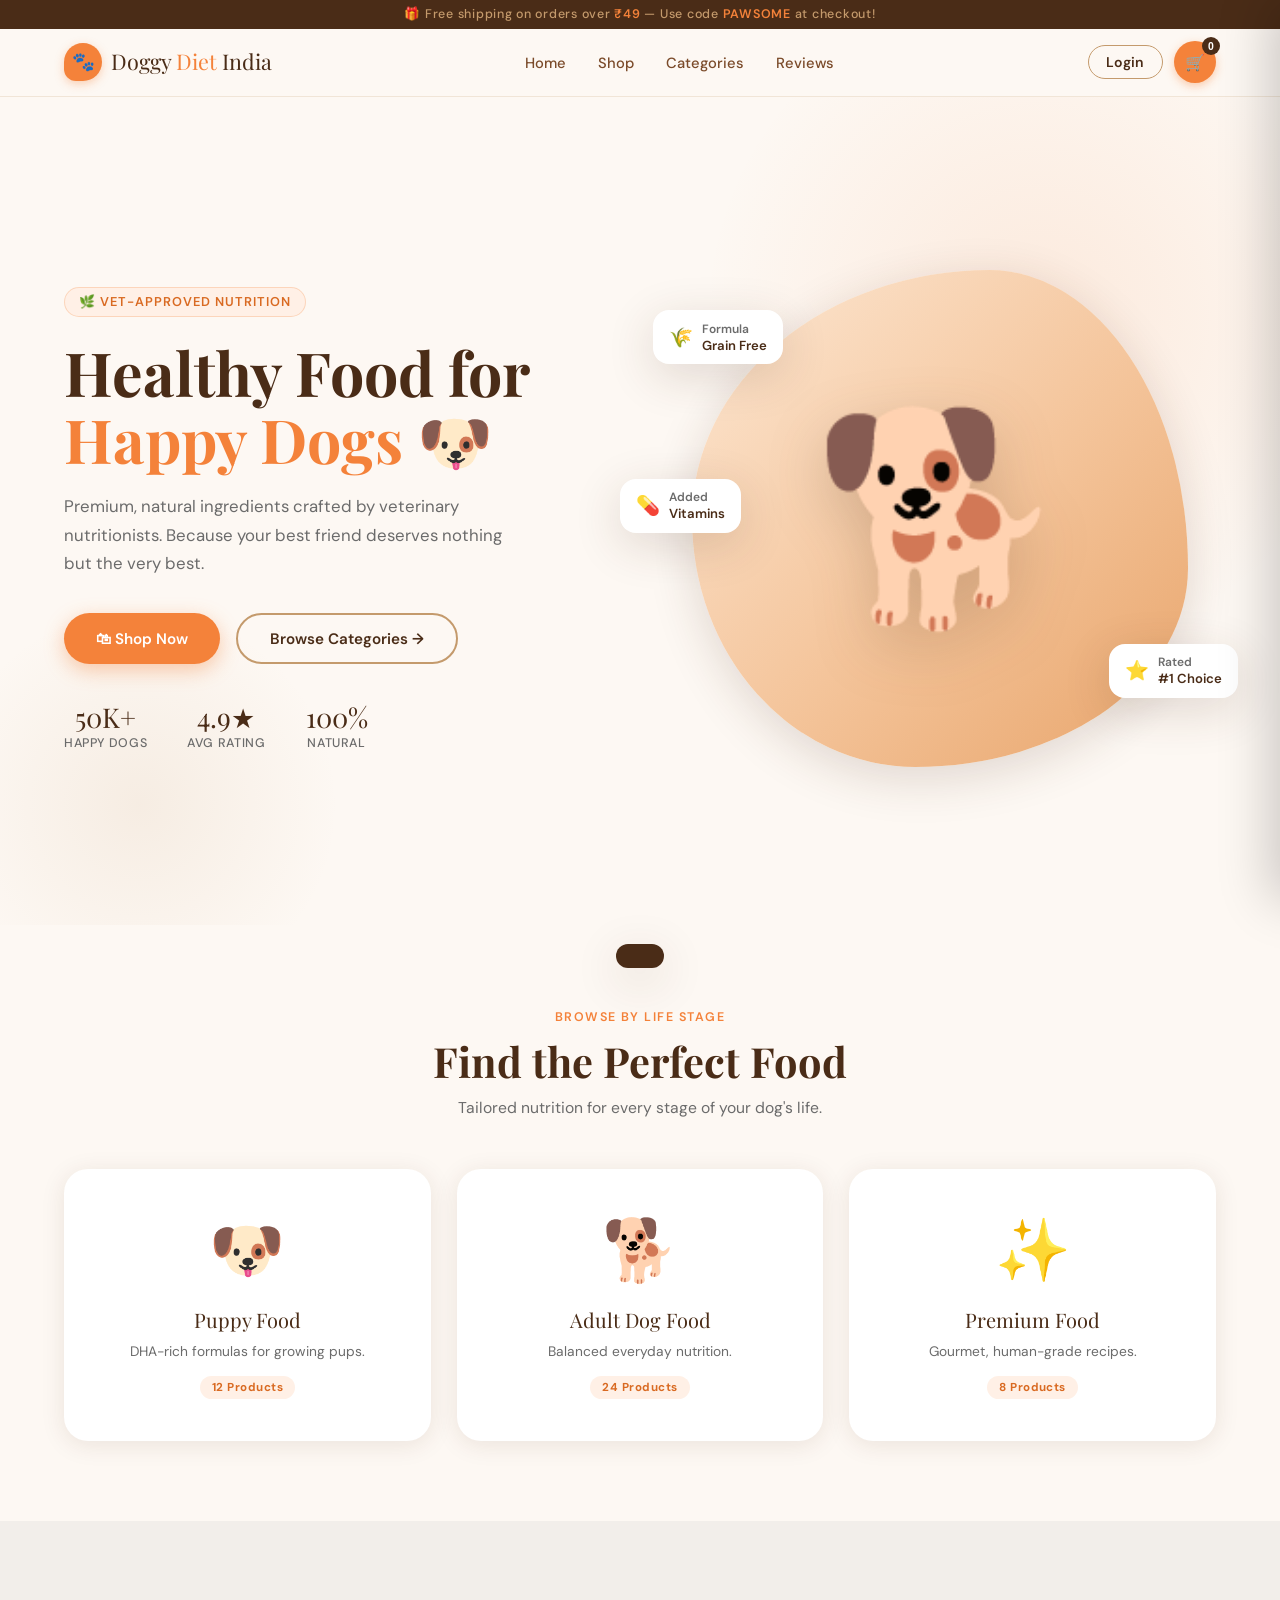
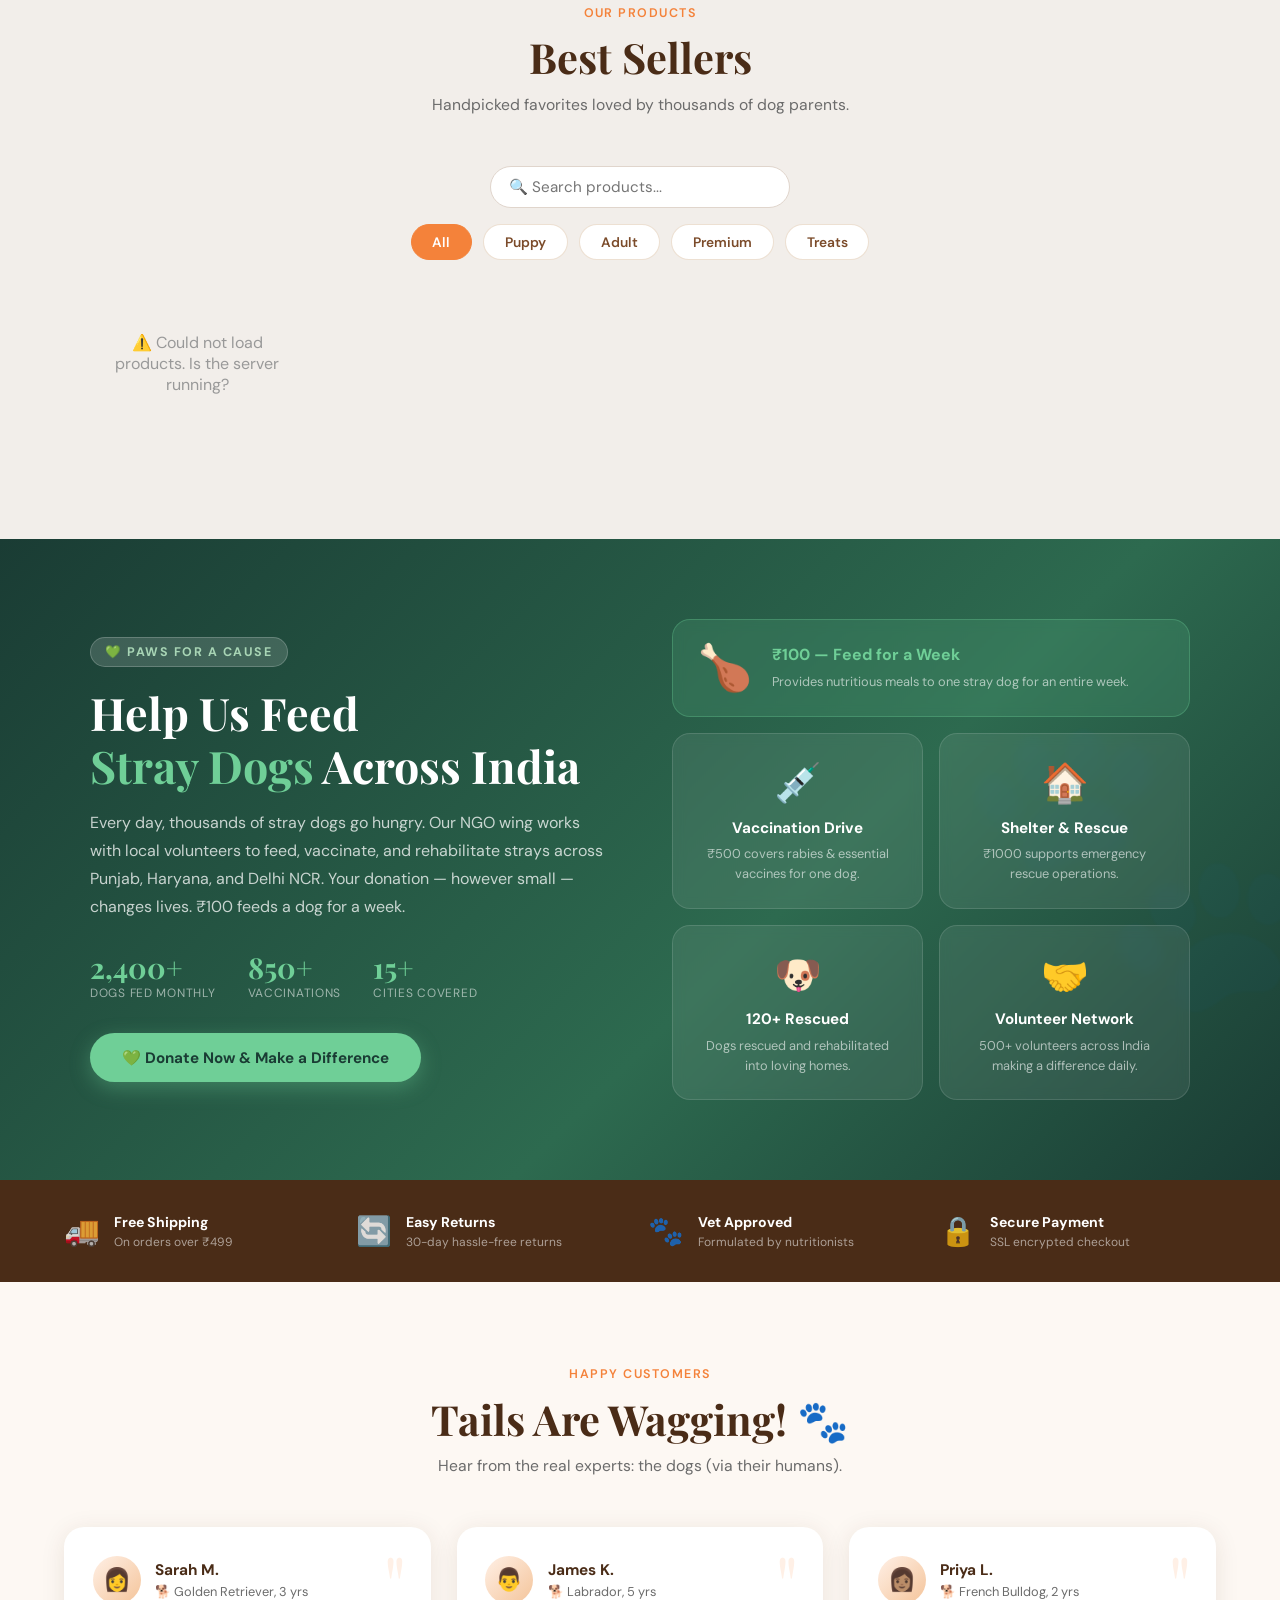
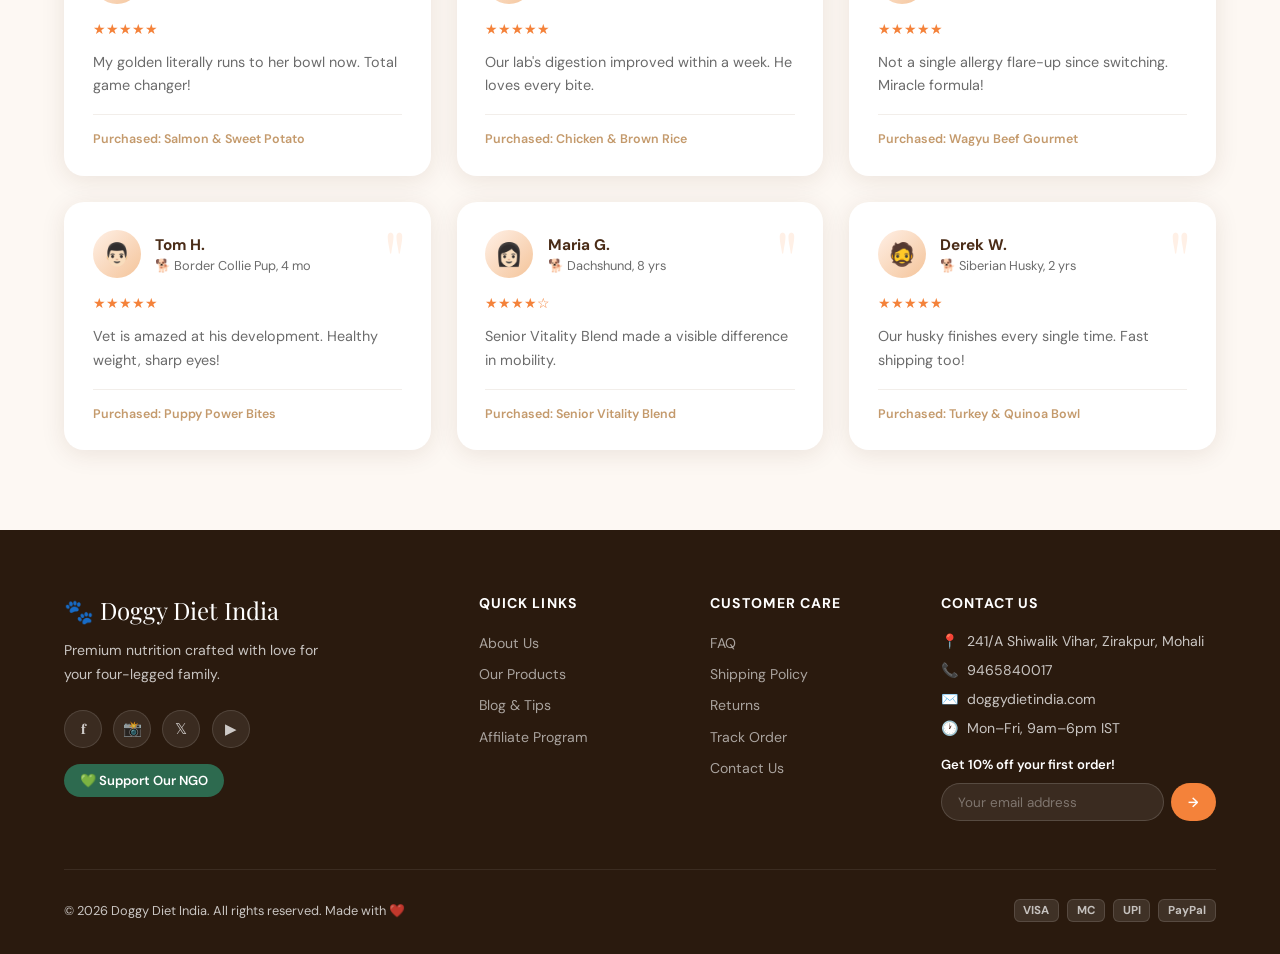
==== commit f80a67b3: "Update index.html" ====
--- a/index.html
+++ b/index.html
@@ -8,6 +8,186 @@
   <title>Doggy Diet India — Premium Dog Food</title>
   <link href="https://fonts.googleapis.com/css2?family=Playfair+Display:wght@700;800&family=DM+Sans:wght@300;400;500;600&display=swap" rel="stylesheet" />
   <link rel="stylesheet" href="style.css" />
+  <style>
+    /* ── NGO SECTION ─────────────────────────────── */
+    .ngo-section {
+      background: linear-gradient(135deg, #1a3c34 0%, #2d6a4f 60%, #1a3c34 100%);
+      padding: 5rem 5%;
+      position: relative;
+      overflow: hidden;
+    }
+    .ngo-section::before {
+      content: '🐾';
+      position: absolute;
+      font-size: 18rem;
+      opacity: .04;
+      right: -2rem;
+      top: 50%;
+      transform: translateY(-50%);
+      pointer-events: none;
+    }
+    .ngo-inner {
+      max-width: 1100px;
+      margin: 0 auto;
+      display: grid;
+      grid-template-columns: 1fr 1fr;
+      gap: 4rem;
+      align-items: center;
+    }
+    .ngo-left .ngo-tag {
+      display: inline-block;
+      background: rgba(255,255,255,.15);
+      color: #a8d5b5;
+      font-size: .78rem;
+      font-weight: 700;
+      letter-spacing: .12em;
+      text-transform: uppercase;
+      padding: .35rem .9rem;
+      border-radius: 50px;
+      margin-bottom: 1.2rem;
+      border: 1px solid rgba(255,255,255,.2);
+    }
+    .ngo-left h2 {
+      font-family: 'Playfair Display', serif;
+      font-size: clamp(1.9rem, 3.5vw, 2.8rem);
+      color: #fff;
+      line-height: 1.2;
+      margin-bottom: 1rem;
+    }
+    .ngo-left h2 .ngo-highlight { color: #6fcf97; }
+    .ngo-left p {
+      color: rgba(255,255,255,.75);
+      font-size: 1rem;
+      line-height: 1.75;
+      margin-bottom: 2rem;
+    }
+    .ngo-stats {
+      display: flex;
+      gap: 2rem;
+      margin-bottom: 2rem;
+    }
+    .ngo-stat .n {
+      font-family: 'Playfair Display', serif;
+      font-size: 1.8rem;
+      color: #6fcf97;
+      font-weight: 700;
+      line-height: 1;
+    }
+    .ngo-stat .l {
+      font-size: .75rem;
+      color: rgba(255,255,255,.55);
+      margin-top: .2rem;
+      text-transform: uppercase;
+      letter-spacing: .06em;
+    }
+    .btn-ngo {
+      display: inline-flex;
+      align-items: center;
+      gap: .6rem;
+      background: #6fcf97;
+      color: #1a3c34;
+      padding: .9rem 2rem;
+      border-radius: 50px;
+      text-decoration: none;
+      font-weight: 700;
+      font-size: .95rem;
+      box-shadow: 0 6px 20px rgba(111,207,151,.35);
+      transition: all .25s;
+    }
+    .btn-ngo:hover {
+      background: #fff;
+      transform: translateY(-2px);
+      box-shadow: 0 10px 28px rgba(111,207,151,.4);
+    }
+    .ngo-right {
+      display: grid;
+      grid-template-columns: 1fr 1fr;
+      gap: 1rem;
+    }
+    .ngo-card {
+      background: rgba(255,255,255,.08);
+      border: 1px solid rgba(255,255,255,.12);
+      border-radius: 18px;
+      padding: 1.5rem;
+      text-align: center;
+      backdrop-filter: blur(6px);
+      transition: all .3s;
+    }
+    .ngo-card:hover {
+      background: rgba(255,255,255,.14);
+      transform: translateY(-4px);
+    }
+    .ngo-card .icon { font-size: 2.4rem; margin-bottom: .6rem; }
+    .ngo-card h4 {
+      color: #fff;
+      font-size: .95rem;
+      font-weight: 700;
+      margin-bottom: .4rem;
+    }
+    .ngo-card p {
+      color: rgba(255,255,255,.6);
+      font-size: .8rem;
+      line-height: 1.55;
+    }
+    .ngo-card.featured {
+      grid-column: 1 / -1;
+      background: rgba(111,207,151,.15);
+      border-color: rgba(111,207,151,.3);
+      display: flex;
+      align-items: center;
+      gap: 1.2rem;
+      text-align: left;
+      padding: 1.2rem 1.5rem;
+    }
+    .ngo-card.featured .icon { font-size: 2.8rem; margin: 0; flex-shrink: 0; }
+    .ngo-card.featured h4 { color: #6fcf97; font-size: 1rem; }
+
+    @media (max-width: 768px) {
+      .ngo-inner {
+        grid-template-columns: 1fr;
+        gap: 2.5rem;
+      }
+      .ngo-section::before { display: none; }
+      .ngo-stats { gap: 1.2rem; }
+    }
+
+    /* ── MOBILE MENU LOGIN FIX ───────────────────── */
+    .mobile-menu-divider {
+      height: 1px;
+      background: rgba(196,154,108,.2);
+      margin: .5rem 0;
+    }
+    .mobile-auth-btn {
+      display: inline-flex;
+      align-items: center;
+      gap: .6rem;
+      background: #F4823A;
+      color: white !important;
+      padding: .75rem 1.5rem;
+      border-radius: 50px;
+      font-size: 1rem !important;
+      font-family: 'DM Sans', sans-serif;
+      font-weight: 600 !important;
+      border: none;
+      cursor: pointer;
+      text-decoration: none;
+      margin-top: .5rem;
+      transition: background .2s;
+      border-bottom: none !important;
+      width: fit-content;
+    }
+    .mobile-auth-btn:hover {
+      background: #D96A22 !important;
+      color: white !important;
+    }
+    .mobile-username {
+      font-size: .9rem;
+      color: #7B4B2A;
+      padding: .3rem 0;
+      font-weight: 600;
+      border-bottom: none !important;
+    }
+  </style>
 </head>
 <body>
 
@@ -30,7 +210,6 @@
     <li><a href="#reviews">Reviews</a></li>
   </ul>
   <div class="nav-actions">
-    <!-- ✅ Username show hoga agar logged in -->
     <span id="navUsername" style="
       font-size:.85rem;
       font-weight:600;
@@ -49,13 +228,20 @@
   </div>
 </nav>
 
-<!-- MOBILE MENU -->
+<!-- ✅ MOBILE MENU — Login button added -->
 <div class="mobile-menu" id="mobileMenu">
   <button class="mobile-close" id="mobileClose">✕</button>
   <a href="#home"       onclick="closeMobile()">Home</a>
   <a href="#shop"       onclick="closeMobile()">Shop</a>
   <a href="#categories" onclick="closeMobile()">Categories</a>
   <a href="#reviews"    onclick="closeMobile()">Reviews</a>
+  <div class="mobile-menu-divider"></div>
+  <!-- Username shown when logged in -->
+  <div id="mobileUsername" class="mobile-username" style="display:none;"></div>
+  <!-- Auth button — login or logout -->
+  <button class="mobile-auth-btn" id="mobileAuthBtn" onclick="mobileAuthAction()">
+    🔑 Login
+  </button>
 </div>
 
 <!-- HERO -->
@@ -181,7 +367,6 @@
             onclick="filterProducts('treats', this)">Treats</button>
   </div>
 
-  <!-- Loading state -->
   <div id="productsLoading" style="text-align:center;padding:2rem;display:none;">
     <div style="font-size:2rem;">🐾</div>
     <div style="color:#999;margin-top:.5rem;">Loading products...</div>
@@ -189,30 +374,83 @@
 
   <div class="products-grid" id="productsGrid"></div>
 
-  <!-- Pagination -->
   <div id="pagination"
        style="display:flex;justify-content:center;
               gap:.5rem;margin-top:2rem;">
   </div>
 </section>
 
-<!-- PROMO BANNER -->
-<div class="promo-banner">
-  <div>
-    <div class="promo-tag">🎉 Limited Time Offer</div>
-    <div class="promo-title">
-      Subscribe & Save <span class="highlight">10% Off</span><br>Every Order
-    </div>
-    <div class="promo-sub">
-      Never run out of your pup's favorite food.<br>
-      Flexible delivery. Cancel anytime.
-    </div>
-  </div>
-  <button class="btn-promo"
-          onclick="showToast('🎉 Subscription plan coming soon!')">
-    Start Saving →
-  </button>
-</div>
+<!-- ✅ NGO SECTION — Subscription replace kar diya -->
+<section class="ngo-section" id="ngo">
+  <div class="ngo-inner">
+
+    <!-- Left: Info -->
+    <div class="ngo-left">
+      <span class="ngo-tag">💚 Paws for a Cause</span>
+      <h2>
+        Help Us Feed<br>
+        <span class="ngo-highlight">Stray Dogs</span> Across India
+      </h2>
+      <p>
+        Every day, thousands of stray dogs go hungry. Our NGO wing works with
+        local volunteers to feed, vaccinate, and rehabilitate strays across
+        Punjab, Haryana, and Delhi NCR. Your donation — however small —
+        changes lives. ₹100 feeds a dog for a week.
+      </p>
+
+      <div class="ngo-stats">
+        <div class="ngo-stat">
+          <div class="n">2,400+</div>
+          <div class="l">Dogs Fed Monthly</div>
+        </div>
+        <div class="ngo-stat">
+          <div class="n">850+</div>
+          <div class="l">Vaccinations</div>
+        </div>
+        <div class="ngo-stat">
+          <div class="n">15+</div>
+          <div class="l">Cities Covered</div>
+        </div>
+      </div>
+
+      <a href="ngo.html" class="btn-ngo">
+        💚 Donate Now & Make a Difference
+      </a>
+    </div>
+
+    <!-- Right: Cards -->
+    <div class="ngo-right">
+      <div class="ngo-card featured">
+        <div class="icon">🍗</div>
+        <div>
+          <h4>₹100 — Feed for a Week</h4>
+          <p>Provides nutritious meals to one stray dog for an entire week.</p>
+        </div>
+      </div>
+      <div class="ngo-card">
+        <div class="icon">💉</div>
+        <h4>Vaccination Drive</h4>
+        <p>₹500 covers rabies & essential vaccines for one dog.</p>
+      </div>
+      <div class="ngo-card">
+        <div class="icon">🏠</div>
+        <h4>Shelter & Rescue</h4>
+        <p>₹1000 supports emergency rescue operations.</p>
+      </div>
+      <div class="ngo-card">
+        <div class="icon">🐶</div>
+        <h4>120+ Rescued</h4>
+        <p>Dogs rescued and rehabilitated into loving homes.</p>
+      </div>
+      <div class="ngo-card">
+        <div class="icon">🤝</div>
+        <h4>Volunteer Network</h4>
+        <p>500+ volunteers across India making a difference daily.</p>
+      </div>
+    </div>
+
+  </div>
+</section>
 
 <!-- TRUST STRIP -->
 <div class="trust-strip">
@@ -261,129 +499,62 @@
 <!-- PAYMENT MODAL -->
 <div class="modal-overlay" id="paymentOverlay">
   <div class="modal-box" id="paymentModal">
-
     <div class="modal-head">
       <h3>🛒 Complete Your Order</h3>
-      <button class="modal-close"
-              onclick="closePaymentModal()">✕</button>
-    </div>
-
-    <!-- Order Summary -->
+      <button class="modal-close" onclick="closePaymentModal()">✕</button>
+    </div>
     <div class="modal-summary" id="modalSummary"></div>
-
-    <!-- ✅ Delivery Address -->
     <div class="modal-section">
       <div class="modal-label">📍 Delivery Address</div>
-      <div style="display:grid;grid-template-columns:1fr 1fr;
-                  gap:.6rem;">
-        <input type="text" id="delName"
-               placeholder="Full Name *"
-               style="padding:.6rem .8rem;
-                      border:1.5px solid #e0d5cc;
-                      border-radius:8px;
-                      font-family:'DM Sans',sans-serif;
-                      outline:none;font-size:.88rem;"
-               onfocus="this.style.borderColor='#F4823A'"
-               onblur="this.style.borderColor='#e0d5cc'"/>
-
-        <input type="text" id="delPhone"
-               placeholder="Phone Number *"
-               style="padding:.6rem .8rem;
-                      border:1.5px solid #e0d5cc;
-                      border-radius:8px;
-                      font-family:'DM Sans',sans-serif;
-                      outline:none;font-size:.88rem;"
-               onfocus="this.style.borderColor='#F4823A'"
-               onblur="this.style.borderColor='#e0d5cc'"/>
-
-        <input type="text" id="delAddress"
-               placeholder="House No, Street, Area *"
-               style="padding:.6rem .8rem;
-                      border:1.5px solid #e0d5cc;
-                      border-radius:8px;
-                      font-family:'DM Sans',sans-serif;
-                      outline:none;font-size:.88rem;
-                      grid-column:1/-1;"
-               onfocus="this.style.borderColor='#F4823A'"
-               onblur="this.style.borderColor='#e0d5cc'"/>
-
-        <input type="text" id="delCity"
-               placeholder="City *"
-               style="padding:.6rem .8rem;
-                      border:1.5px solid #e0d5cc;
-                      border-radius:8px;
-                      font-family:'DM Sans',sans-serif;
-                      outline:none;font-size:.88rem;"
-               onfocus="this.style.borderColor='#F4823A'"
-               onblur="this.style.borderColor='#e0d5cc'"/>
-
-        <input type="text" id="delState"
-               placeholder="State *"
-               style="padding:.6rem .8rem;
-                      border:1.5px solid #e0d5cc;
-                      border-radius:8px;
-                      font-family:'DM Sans',sans-serif;
-                      outline:none;font-size:.88rem;"
-               onfocus="this.style.borderColor='#F4823A'"
-               onblur="this.style.borderColor='#e0d5cc'"/>
-
-        <input type="text" id="delPincode"
-               placeholder="Pincode *"
-               maxlength="6"
-               style="padding:.6rem .8rem;
-                      border:1.5px solid #e0d5cc;
-                      border-radius:8px;
-                      font-family:'DM Sans',sans-serif;
-                      outline:none;font-size:.88rem;"
-               onfocus="this.style.borderColor='#F4823A'"
-               onblur="this.style.borderColor='#e0d5cc'"/>
-      </div>
-
-      <!-- Address Error -->
-      <div style="color:#e53935;font-size:.78rem;
-                  margin-top:.4rem;min-height:1rem;"
-           id="addressError">
-      </div>
-    </div>
-
-    <!-- ✅ Payment Method -->
+      <div style="display:grid;grid-template-columns:1fr 1fr;gap:.6rem;">
+        <input type="text" id="delName" placeholder="Full Name *"
+               style="padding:.6rem .8rem;border:1.5px solid #e0d5cc;border-radius:8px;font-family:'DM Sans',sans-serif;outline:none;font-size:.88rem;"
+               onfocus="this.style.borderColor='#F4823A'" onblur="this.style.borderColor='#e0d5cc'"/>
+        <input type="text" id="delPhone" placeholder="Phone Number *"
+               style="padding:.6rem .8rem;border:1.5px solid #e0d5cc;border-radius:8px;font-family:'DM Sans',sans-serif;outline:none;font-size:.88rem;"
+               onfocus="this.style.borderColor='#F4823A'" onblur="this.style.borderColor='#e0d5cc'"/>
+        <input type="text" id="delAddress" placeholder="House No, Street, Area *"
+               style="padding:.6rem .8rem;border:1.5px solid #e0d5cc;border-radius:8px;font-family:'DM Sans',sans-serif;outline:none;font-size:.88rem;grid-column:1/-1;"
+               onfocus="this.style.borderColor='#F4823A'" onblur="this.style.borderColor='#e0d5cc'"/>
+        <input type="text" id="delCity" placeholder="City *"
+               style="padding:.6rem .8rem;border:1.5px solid #e0d5cc;border-radius:8px;font-family:'DM Sans',sans-serif;outline:none;font-size:.88rem;"
+               onfocus="this.style.borderColor='#F4823A'" onblur="this.style.borderColor='#e0d5cc'"/>
+        <input type="text" id="delState" placeholder="State *"
+               style="padding:.6rem .8rem;border:1.5px solid #e0d5cc;border-radius:8px;font-family:'DM Sans',sans-serif;outline:none;font-size:.88rem;"
+               onfocus="this.style.borderColor='#F4823A'" onblur="this.style.borderColor='#e0d5cc'"/>
+        <input type="text" id="delPincode" placeholder="Pincode *" maxlength="6"
+               style="padding:.6rem .8rem;border:1.5px solid #e0d5cc;border-radius:8px;font-family:'DM Sans',sans-serif;outline:none;font-size:.88rem;"
+               onfocus="this.style.borderColor='#F4823A'" onblur="this.style.borderColor='#e0d5cc'"/>
+      </div>
+      <div style="color:#e53935;font-size:.78rem;margin-top:.4rem;min-height:1rem;" id="addressError"></div>
+    </div>
     <div class="modal-section">
       <div class="modal-label">💳 Select Payment Method</div>
       <div class="payment-options">
         <label class="pay-option">
-          <input type="radio" name="payMethod"
-                 value="UPI" checked/>
+          <input type="radio" name="payMethod" value="UPI" checked/>
           <span>📱 UPI</span>
         </label>
         <label class="pay-option">
-          <input type="radio" name="payMethod"
-                 value="CARD"/>
+          <input type="radio" name="payMethod" value="CARD"/>
           <span>💳 Card</span>
         </label>
         <label class="pay-option">
-          <input type="radio" name="payMethod"
-                 value="COD"/>
+          <input type="radio" name="payMethod" value="COD"/>
           <span>💵 Cash on Delivery</span>
         </label>
         <label class="pay-option">
-          <input type="radio" name="payMethod"
-                 value="NETBANKING"/>
+          <input type="radio" name="payMethod" value="NETBANKING"/>
           <span>🏦 Net Banking</span>
         </label>
       </div>
     </div>
-
-    <!-- ✅ Place Order Button -->
-    <button class="btn-place-order" id="placeOrderBtn"
-            onclick="confirmOrder()">
+    <button class="btn-place-order" id="placeOrderBtn" onclick="confirmOrder()">
       🎉 Place Order
     </button>
-
-    <div style="font-size:.78rem;color:#999;
-                text-align:center;margin-top:.8rem;">
+    <div style="font-size:.78rem;color:#999;text-align:center;margin-top:.8rem;">
       🔒 Secure & Encrypted Payment
     </div>
-
   </div>
 </div>
 
@@ -392,37 +563,26 @@
   <div class="modal-box" style="text-align:center;">
     <div style="font-size:4rem;">🎉</div>
     <h2 style="color:#4A2C17;margin:.5rem 0;">Order Placed!</h2>
-    <div id="successMsg"
-         style="color:#666;font-size:.95rem;margin:.5rem 0;">
-    </div>
-    <div id="successOrderId"
-         style="font-size:1.1rem;font-weight:700;
-                color:#F4823A;margin:1rem 0;
-                white-space:pre-line;">
-    </div>
-    <button class="btn-place-order"
-            onclick="closeSuccessModal()">
+    <div id="successMsg" style="color:#666;font-size:.95rem;margin:.5rem 0;"></div>
+    <div id="successOrderId" style="font-size:1.1rem;font-weight:700;color:#F4823A;margin:1rem 0;white-space:pre-line;"></div>
+    <button class="btn-place-order" onclick="closeSuccessModal()">
       Continue Shopping 🐾
     </button>
   </div>
 </div>
+
 <!-- FOOTER -->
 <footer>
   <div class="footer-grid">
-
-    <!-- BRAND -->
     <div class="footer-brand">
       <div class="brand-name">🐾 Doggy Diet India</div>
       <p>Premium nutrition crafted with love for your four-legged family.</p>
-
       <div class="social-links">
         <a class="social-btn" href="#" title="Facebook">𝐟</a>
         <a class="social-btn" href="https://www.instagram.com/doggydietindia?igsh=Z2Q3N3h2NjV0aTZ6" title="Instagram">📸</a>
         <a class="social-btn" href="#" title="Twitter">𝕏</a>
         <a class="social-btn" href="https://youtube.com/@varunshamra-u6k?si=izHk07iB0OcBzfzO" title="YouTube">▶</a>
       </div>
-
-      <!-- ✅ NGO BUTTON -->
       <div style="margin-top:1rem;">
         <a href="ngo.html"
            style="display:inline-flex;align-items:center;gap:.4rem;
@@ -433,57 +593,44 @@
         </a>
       </div>
     </div>
-
-    <!-- QUICK LINKS -->
     <div class="footer-col">
       <h4>Quick Links</h4>
       <ul>
         <li><a href="about.html">About Us</a></li>
-        <li><a href="products.html">Our Products</a></li>
+        <li><a href="product.html">Our Products</a></li>
         <li><a href="blog.html">Blog & Tips</a></li>
         <li><a href="affiliate.html">Affiliate Program</a></li>
       </ul>
     </div>
-
-    <!-- CUSTOMER CARE -->
     <div class="footer-col">
       <h4>Customer Care</h4>
       <ul>
         <li><a href="#">FAQ</a></li>
         <li><a href="#">Shipping Policy</a></li>
         <li><a href="#">Returns</a></li>
-        <li><a href="track-order.html">Track Order</a></li> <!-- ✅ FIXED -->
+        <li><a href="track-order.html">Track Order</a></li>
         <li><a href="#">Contact Us</a></li>
       </ul>
     </div>
-
-    <!-- CONTACT -->
     <div class="footer-col footer-contact">
       <h4>Contact Us</h4>
       <p><span class="ic">📍</span>241/A Shiwalik Vihar, Zirakpur, Mohali</p>
       <p><span class="ic">📞</span>9465840017</p>
       <p><span class="ic">✉️</span>doggydietindia.com</p>
       <p><span class="ic">🕐</span>Mon–Fri, 9am–6pm IST</p>
-
-      <!-- NEWSLETTER -->
       <div class="newsletter">
         <div style="font-size:.82rem;font-weight:600;color:#fff;margin-bottom:.3rem;">
           Get 10% off your first order!
         </div>
-
         <div class="newsletter-form">
           <input type="email" placeholder="Your email address" id="emailInput" />
           <button onclick="subscribeEmail()">→</button>
         </div>
       </div>
     </div>
-
-  </div>
-
-  <!-- BOTTOM -->
+  </div>
   <div class="footer-bottom">
     <div>© 2026 Doggy Diet India. All rights reserved. Made with ❤️</div>
-
     <div class="pay-icons">
       <span class="pay-icon">VISA</span>
       <span class="pay-icon">MC</span>
@@ -492,6 +639,7 @@
     </div>
   </div>
 </footer>
+
 <!-- CART OVERLAY & PANEL -->
 <div class="cart-overlay" id="cartOverlay" onclick="toggleCart()"></div>
 <div class="cart-panel" id="cartPanel">
@@ -505,15 +653,58 @@
       <span>Subtotal</span>
       <span id="cartTotal">₹0.00</span>
     </div>
-    <!-- ✅ Sirf yeh change kiya -->
     <button class="btn-checkout" onclick="openPaymentModal()">
       Checkout →
     </button>
   </div>
 </div>
+
 <!-- TOAST -->
 <div class="toast" id="toast"></div>
 
 <script src="app.js"></script>
+<script>
+  // ✅ Mobile auth action
+  function mobileAuthAction() {
+    if (localStorage.getItem("username")) {
+      logout();
+    } else {
+      window.location.href = "login.html";
+    }
+  }
+
+  // ✅ Override checkAuth to also update mobile button
+  const _originalCheckAuth = checkAuth;
+  function checkAuth() {
+    const username    = localStorage.getItem("username");
+    const authBtn     = document.getElementById("authBtn");
+    const nameEl      = document.getElementById("navUsername");
+    const mobileBtn   = document.getElementById("mobileAuthBtn");
+    const mobileUser  = document.getElementById("mobileUsername");
+
+    if (username) {
+      authBtn.textContent  = "Logout";
+      nameEl.textContent   = "👋 " + username;
+      nameEl.style.display = "inline";
+
+      // Mobile
+      if (mobileBtn)  mobileBtn.textContent  = "🚪 Logout";
+      if (mobileUser) {
+        mobileUser.textContent  = "👋 " + username;
+        mobileUser.style.display = "block";
+      }
+    } else {
+      authBtn.textContent  = "Login";
+      nameEl.style.display = "none";
+
+      // Mobile
+      if (mobileBtn)  mobileBtn.textContent  = "🔑 Login";
+      if (mobileUser) mobileUser.style.display = "none";
+    }
+  }
+
+  // Re-run on load so mobile button is correct from the start
+  document.addEventListener("DOMContentLoaded", checkAuth);
+</script>
 </body>
-</html>+</html>
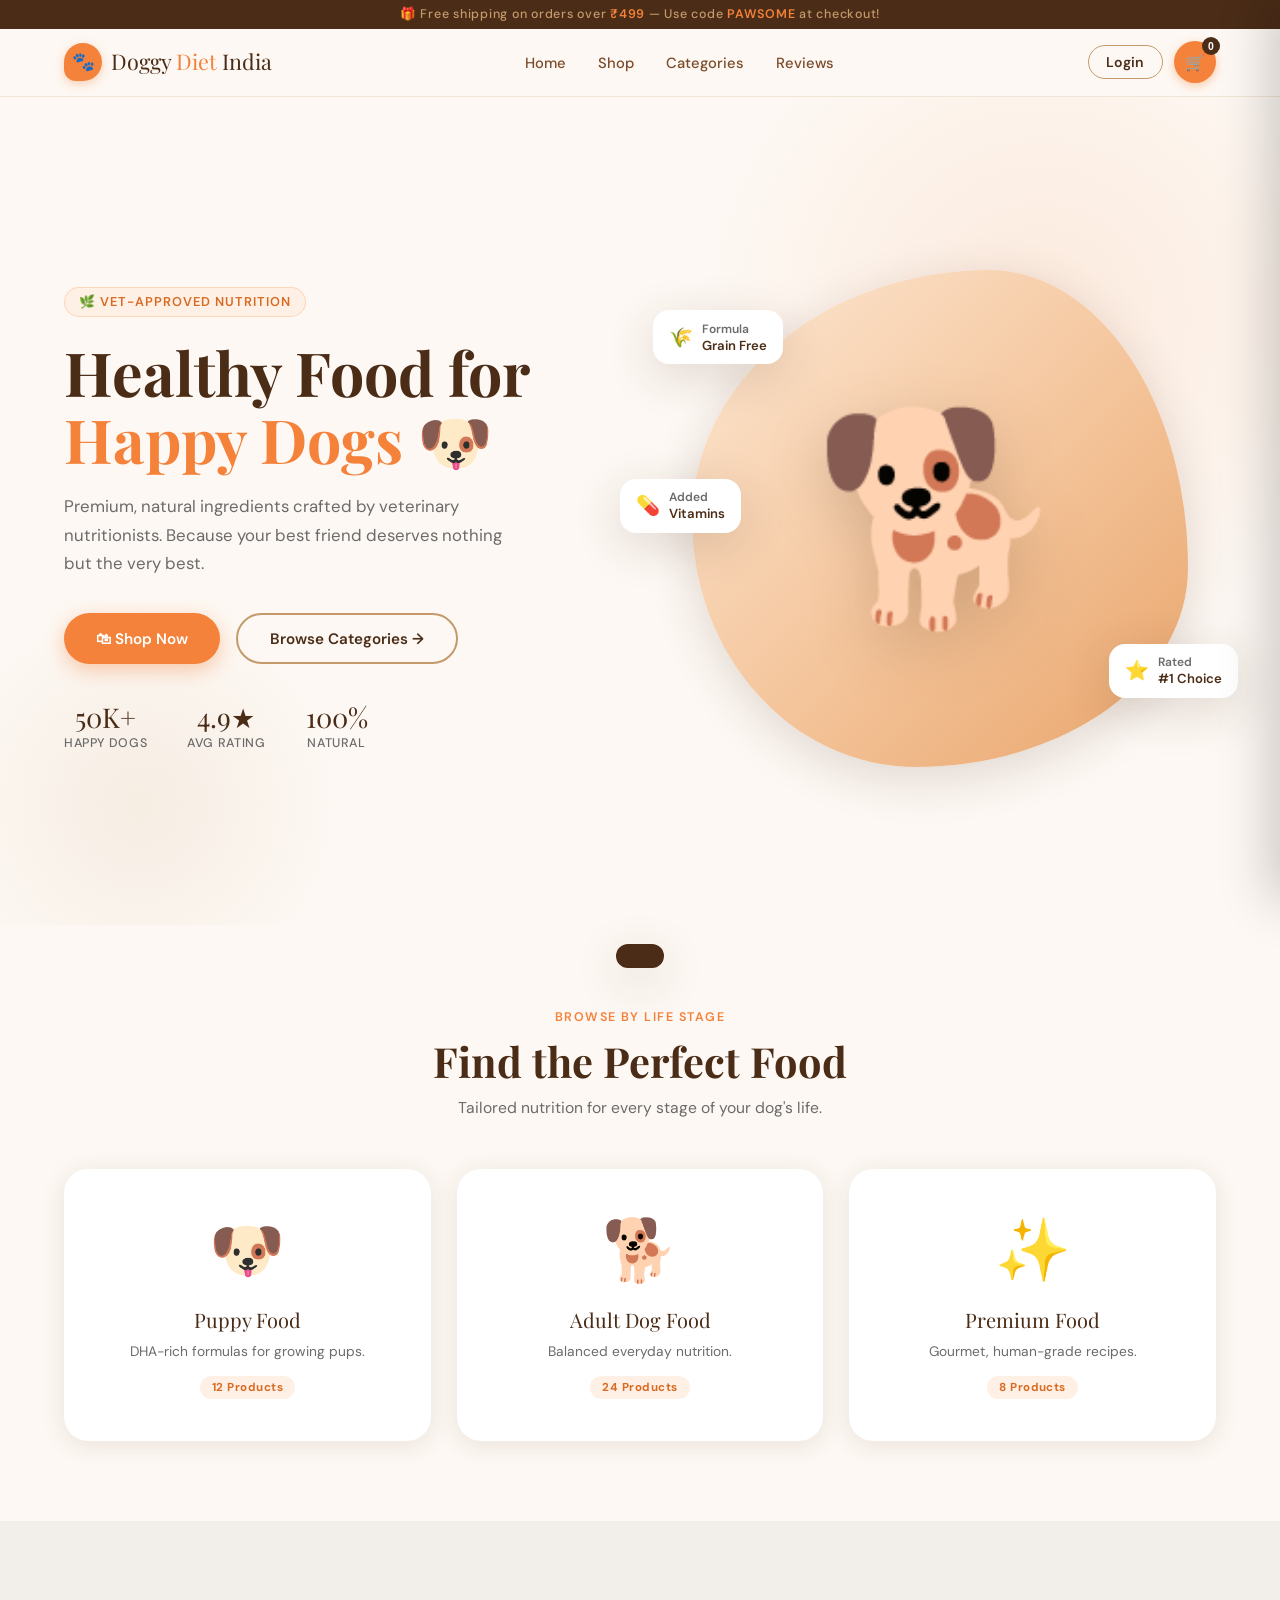
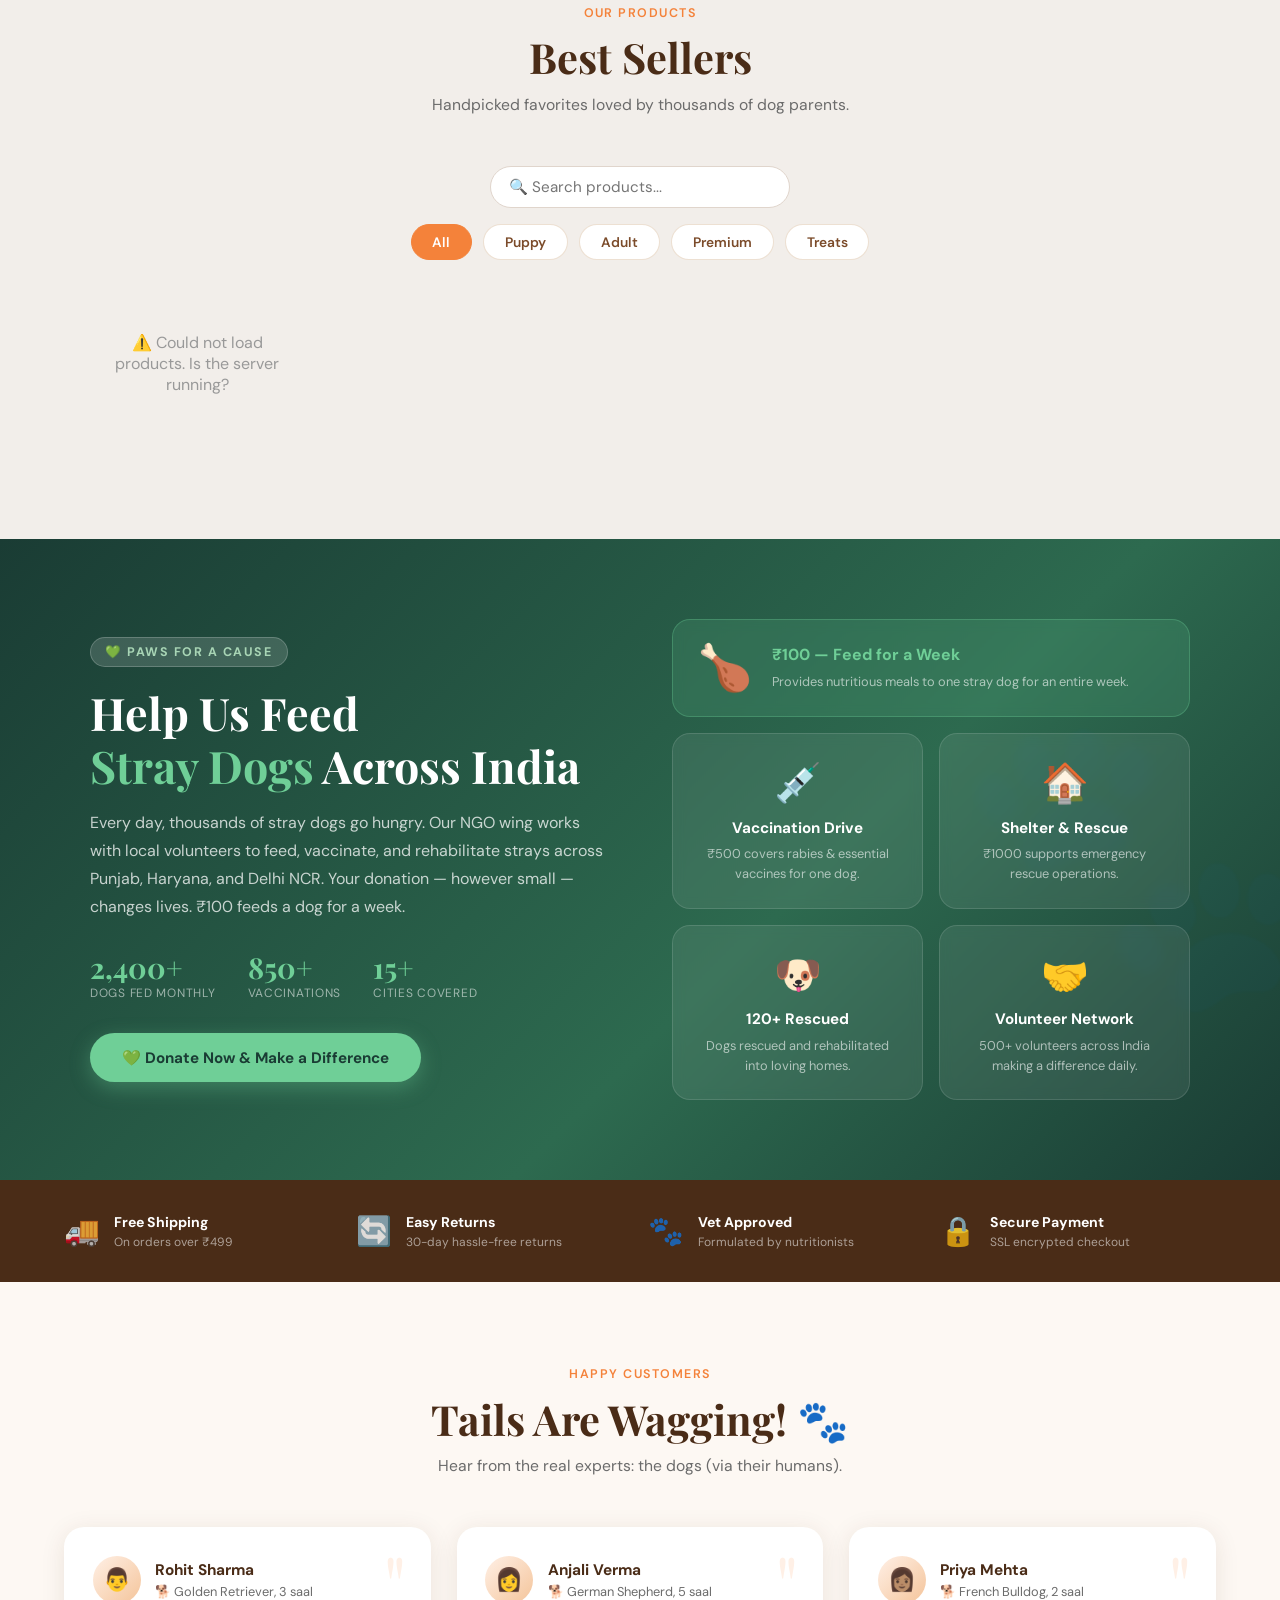
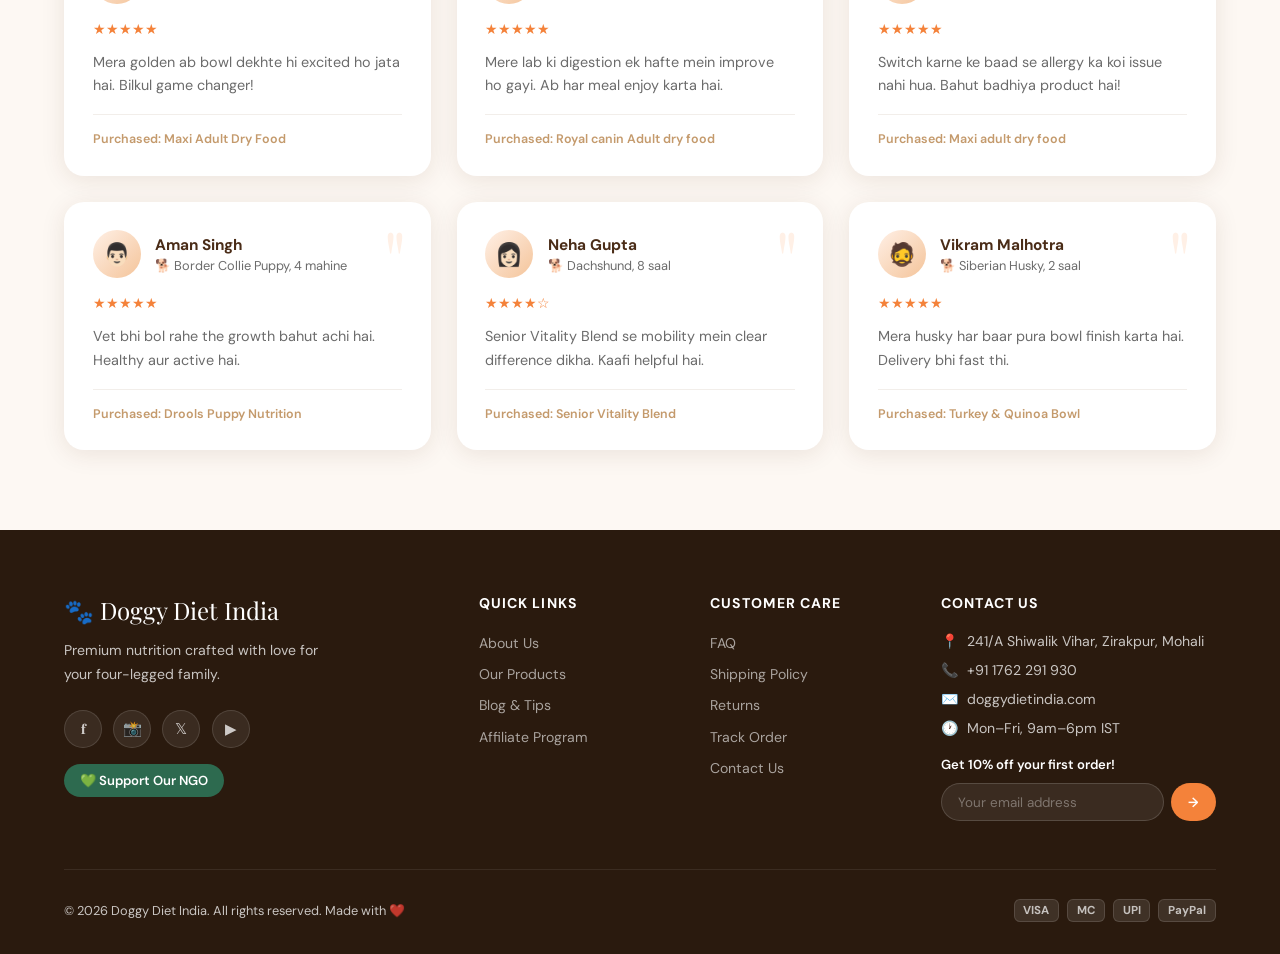
==== commit e3b7f697: "Update index.html" ====
--- a/index.html
+++ b/index.html
@@ -193,7 +193,7 @@
 
 <!-- TOP BAR -->
 <div class="topbar">
-  🎁 Free shipping on orders over <span>₹49</span> —
+  🎁 Free shipping on orders over <span>₹499</span> —
   Use code <span>PAWSOME</span> at checkout!
 </div>
 
@@ -615,7 +615,7 @@
     <div class="footer-col footer-contact">
       <h4>Contact Us</h4>
       <p><span class="ic">📍</span>241/A Shiwalik Vihar, Zirakpur, Mohali</p>
-      <p><span class="ic">📞</span>9465840017</p>
+      <p><span class="ic">📞</span>+91 1762 291 930</p>
       <p><span class="ic">✉️</span>doggydietindia.com</p>
       <p><span class="ic">🕐</span>Mon–Fri, 9am–6pm IST</p>
       <div class="newsletter">
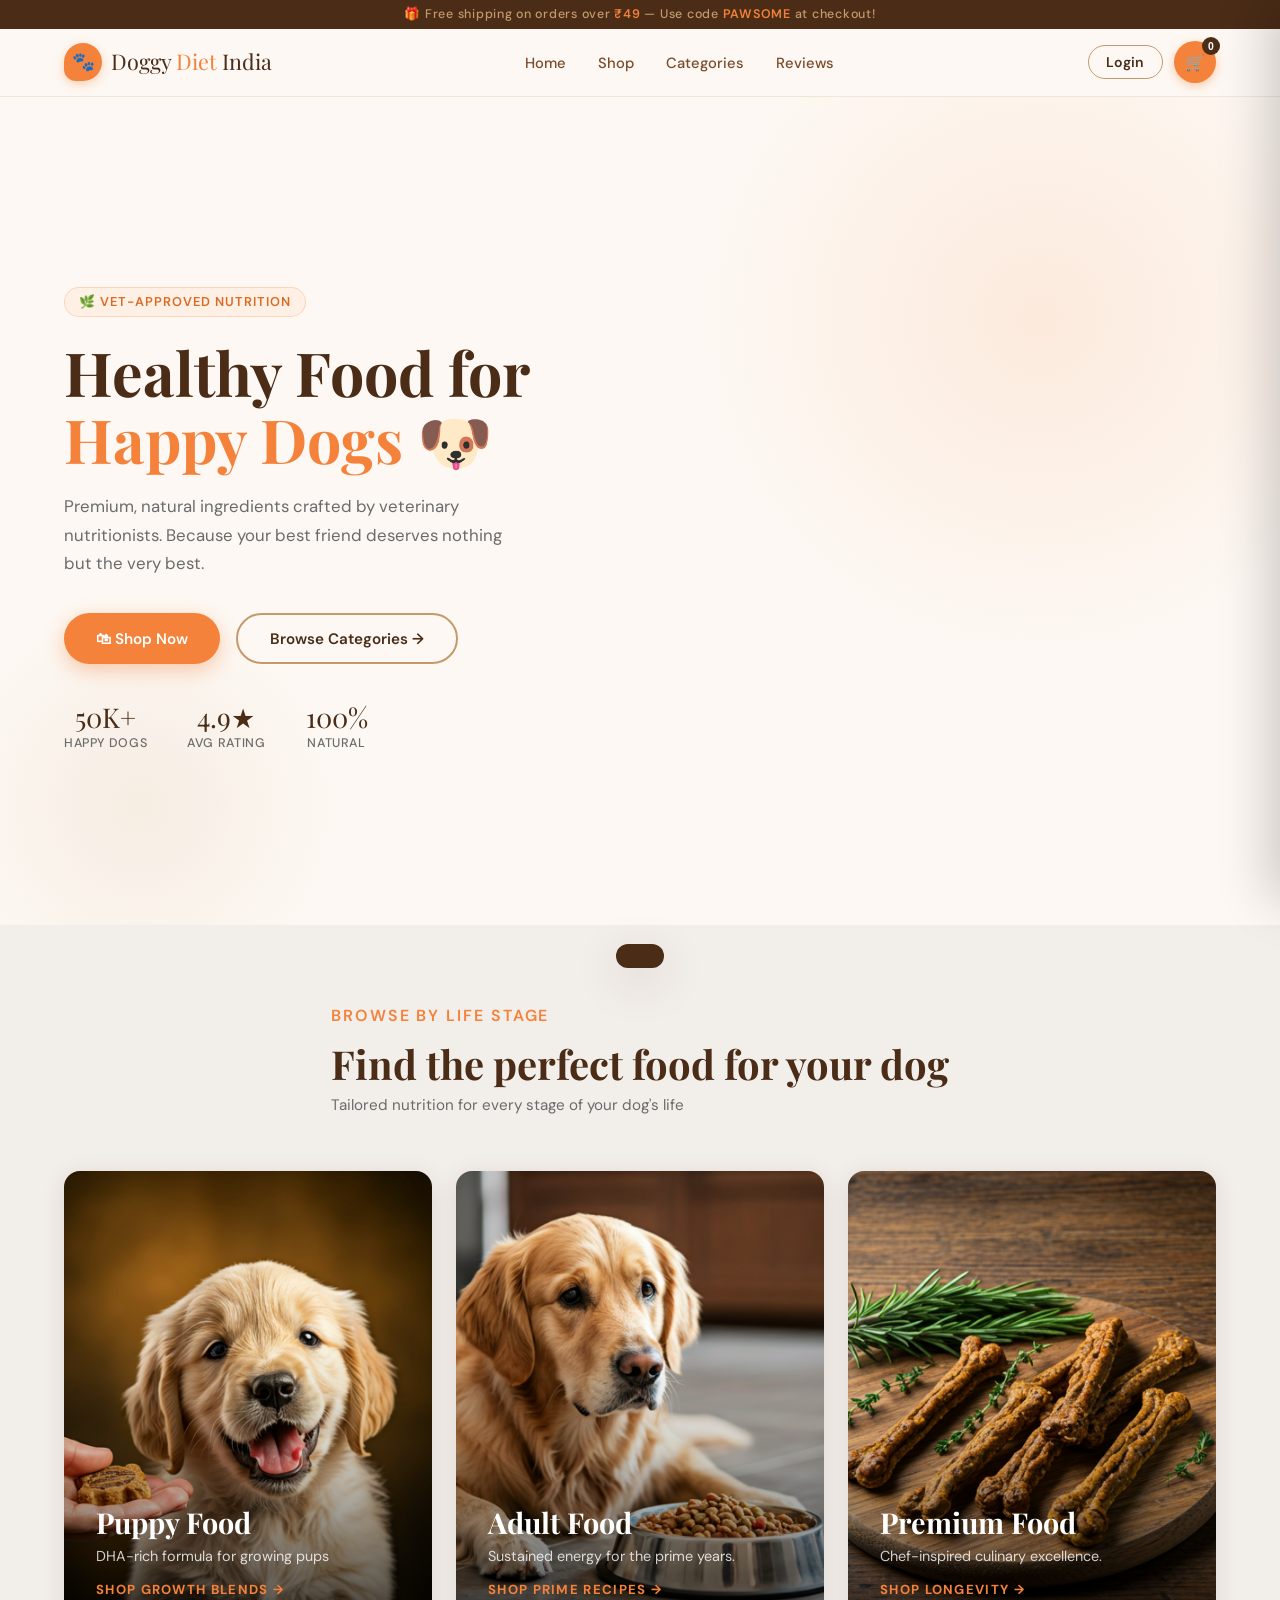
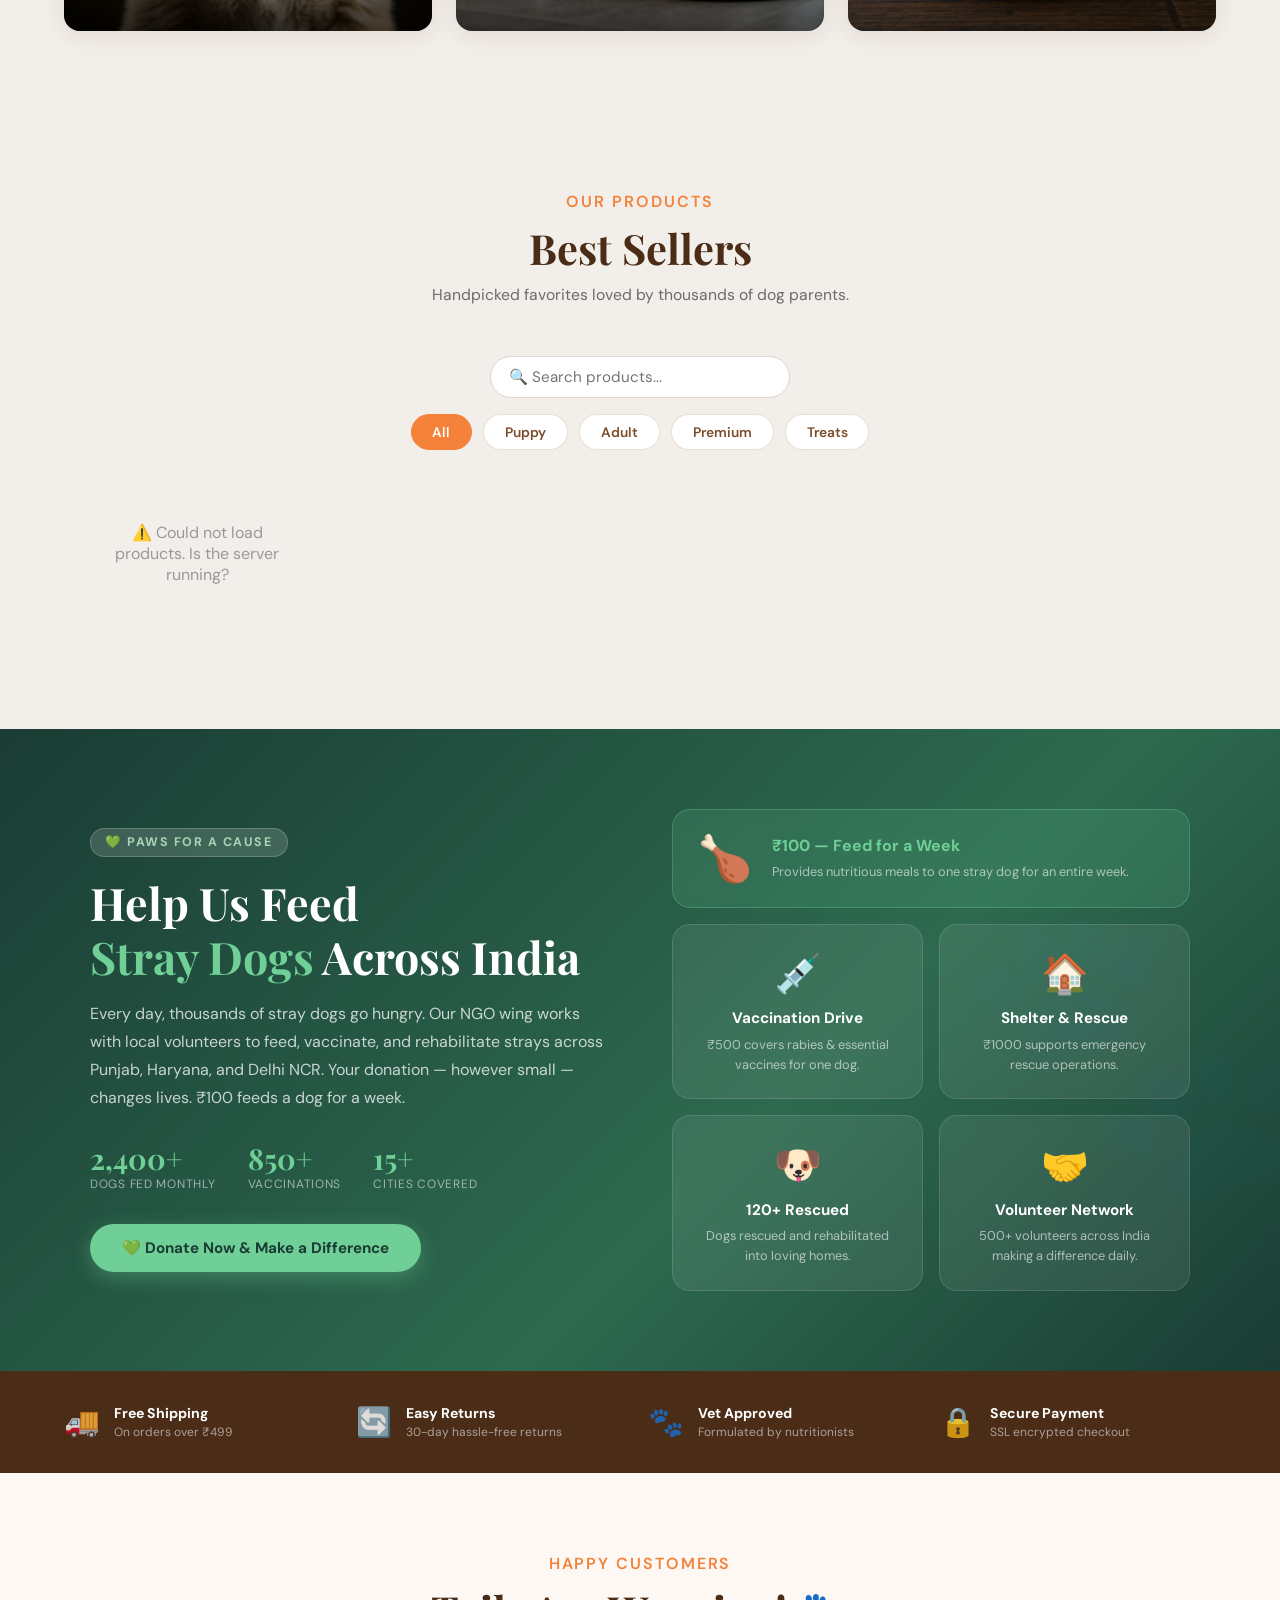
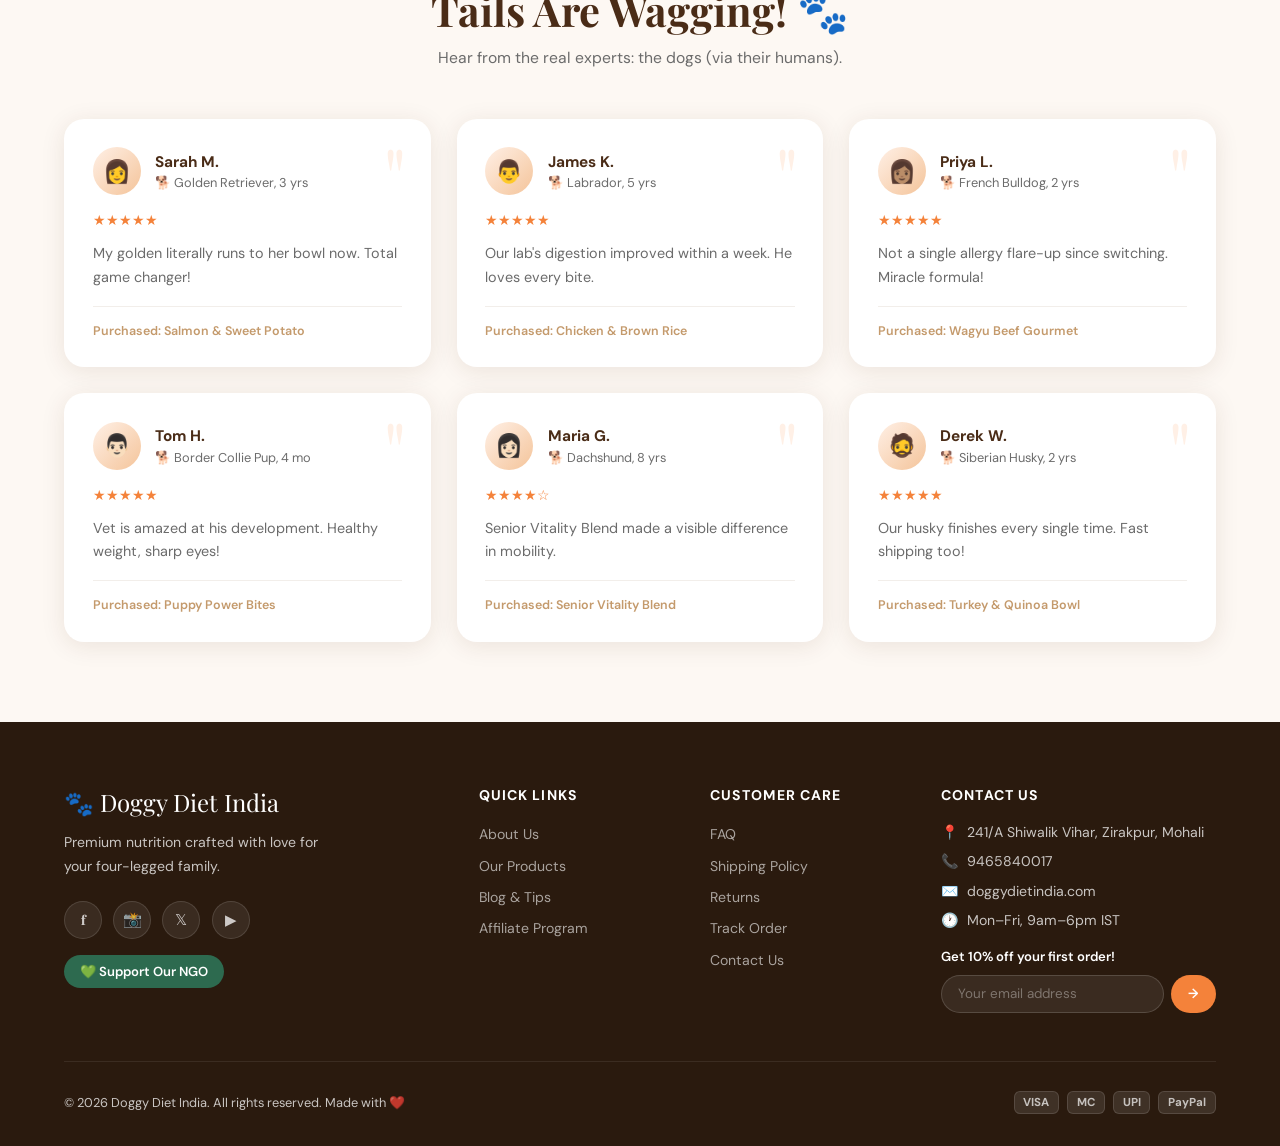
==== commit 97b85ecd: "Update index.html" ====
--- a/index.html
+++ b/index.html
@@ -1,14 +1,148 @@
 <!DOCTYPE html>
 <html lang="en">
+
 <head>
   <!-- Payment razorpay-->
-<script src="https://checkout.razorpay.com/v1/checkout.js"></script>
+  <script src="https://checkout.razorpay.com/v1/checkout.js"></script>
   <meta charset="UTF-8" />
   <meta name="viewport" content="width=device-width, initial-scale=1.0" />
   <title>Doggy Diet India — Premium Dog Food</title>
-  <link href="https://fonts.googleapis.com/css2?family=Playfair+Display:wght@700;800&family=DM+Sans:wght@300;400;500;600&display=swap" rel="stylesheet" />
+  <link
+    href="https://fonts.googleapis.com/css2?family=Playfair+Display:wght@700;800&family=DM+Sans:wght@300;400;500;600&display=swap"
+    rel="stylesheet" />
   <link rel="stylesheet" href="style.css" />
   <style>
+    /* ── SECTION LABEL ─────────────────────────────── */
+    .section-label {
+      display: inline-block;
+      font-size: 1rem;
+      font-weight: 600;
+      letter-spacing: .12em;
+      text-transform: uppercase;
+      color: var(--orange);
+      margin-bottom: .7rem;
+    }
+
+    /* ── CATEGORIES IMAGE CARDS ────────────────────── */
+    .categories-section {
+      background: var(--gray-lt);
+      padding: 5rem 5% 5rem;
+    }
+
+    .categories-header {
+      margin-bottom: 3.5rem;
+      display: flex;
+      justify-content: center;
+    }
+
+    .cat-section-title {
+      font-family: 'Playfair Display', serif;
+      font-size: clamp(1.8rem, 4vw, 2.5rem);
+      color: var(--brown);
+      font-weight: 700;
+      margin-bottom: .3rem;
+    }
+
+    .cat-section-sub {
+      color: var(--gray);
+      font-size: .95rem;
+    }
+
+    .categories-img-grid {
+      display: grid;
+      grid-template-columns: repeat(3, 1fr);
+      gap: 1.5rem;
+    }
+
+    .cat-img-card {
+      position: relative;
+      aspect-ratio: 4/5;
+      overflow: hidden;
+      border-radius: 16px;
+      cursor: pointer;
+      box-shadow: var(--shadow);
+      transition: all .4s ease;
+    }
+
+    .cat-img-card:hover {
+      transform: translateY(-8px);
+      box-shadow: var(--shadow-lg);
+    }
+
+    .cat-card-img {
+      width: 100%;
+      height: 100%;
+      object-fit: cover;
+      transition: transform .7s ease;
+    }
+
+    .cat-img-card:hover .cat-card-img {
+      transform: scale(1.1);
+    }
+
+    .cat-card-overlay {
+      position: absolute;
+      inset: 0;
+      background: linear-gradient(to top, rgba(0, 0, 0, .7) 0%, rgba(0, 0, 0, .15) 40%, transparent 65%);
+      z-index: 1;
+      transition: background .4s;
+    }
+
+    .cat-img-card:hover .cat-card-overlay {
+      background: linear-gradient(to top, rgba(0, 0, 0, .8) 0%, rgba(0, 0, 0, .2) 45%, transparent 70%);
+    }
+
+    .cat-card-content {
+      position: absolute;
+      bottom: 0;
+      left: 0;
+      padding: 2rem;
+      z-index: 2;
+    }
+
+    .cat-card-title {
+      font-family: 'Playfair Display', serif;
+      font-size: 1.8rem;
+      font-weight: 700;
+      color: #fff;
+      margin-bottom: .35rem;
+    }
+
+    .cat-card-desc {
+      color: rgba(255, 255, 255, .8);
+      font-size: .9rem;
+      margin-bottom: .8rem;
+      font-family: 'DM Sans', sans-serif;
+    }
+
+    .cat-card-link {
+      display: inline-flex;
+      align-items: center;
+      gap: .4rem;
+      color: var(--orange);
+      font-size: .82rem;
+      font-weight: 700;
+      text-transform: uppercase;
+      letter-spacing: .1em;
+      transition: gap .3s;
+    }
+
+    .cat-img-card:hover .cat-card-link {
+      gap: .8rem;
+    }
+
+    @media (max-width: 768px) {
+      .categories-img-grid {
+        grid-template-columns: 1fr;
+        max-width: 400px;
+        margin: 0 auto;
+      }
+
+      .cat-img-card {
+        aspect-ratio: 3/4;
+      }
+    }
+
     /* ── NGO SECTION ─────────────────────────────── */
     .ngo-section {
       background: linear-gradient(135deg, #1a3c34 0%, #2d6a4f 60%, #1a3c34 100%);
@@ -16,6 +150,7 @@
       position: relative;
       overflow: hidden;
     }
+
     .ngo-section::before {
       content: '🐾';
       position: absolute;
@@ -26,6 +161,7 @@
       transform: translateY(-50%);
       pointer-events: none;
     }
+
     .ngo-inner {
       max-width: 1100px;
       margin: 0 auto;
@@ -34,9 +170,10 @@
       gap: 4rem;
       align-items: center;
     }
+
     .ngo-left .ngo-tag {
       display: inline-block;
-      background: rgba(255,255,255,.15);
+      background: rgba(255, 255, 255, .15);
       color: #a8d5b5;
       font-size: .78rem;
       font-weight: 700;
@@ -45,8 +182,9 @@
       padding: .35rem .9rem;
       border-radius: 50px;
       margin-bottom: 1.2rem;
-      border: 1px solid rgba(255,255,255,.2);
-    }
+      border: 1px solid rgba(255, 255, 255, .2);
+    }
+
     .ngo-left h2 {
       font-family: 'Playfair Display', serif;
       font-size: clamp(1.9rem, 3.5vw, 2.8rem);
@@ -54,18 +192,24 @@
       line-height: 1.2;
       margin-bottom: 1rem;
     }
-    .ngo-left h2 .ngo-highlight { color: #6fcf97; }
+
+    .ngo-left h2 .ngo-highlight {
+      color: #6fcf97;
+    }
+
     .ngo-left p {
-      color: rgba(255,255,255,.75);
+      color: rgba(255, 255, 255, .75);
       font-size: 1rem;
       line-height: 1.75;
       margin-bottom: 2rem;
     }
+
     .ngo-stats {
       display: flex;
       gap: 2rem;
       margin-bottom: 2rem;
     }
+
     .ngo-stat .n {
       font-family: 'Playfair Display', serif;
       font-size: 1.8rem;
@@ -73,13 +217,15 @@
       font-weight: 700;
       line-height: 1;
     }
+
     .ngo-stat .l {
       font-size: .75rem;
-      color: rgba(255,255,255,.55);
+      color: rgba(255, 255, 255, .55);
       margin-top: .2rem;
       text-transform: uppercase;
       letter-spacing: .06em;
     }
+
     .btn-ngo {
       display: inline-flex;
       align-items: center;
@@ -91,72 +237,99 @@
       text-decoration: none;
       font-weight: 700;
       font-size: .95rem;
-      box-shadow: 0 6px 20px rgba(111,207,151,.35);
+      box-shadow: 0 6px 20px rgba(111, 207, 151, .35);
       transition: all .25s;
     }
+
     .btn-ngo:hover {
       background: #fff;
       transform: translateY(-2px);
-      box-shadow: 0 10px 28px rgba(111,207,151,.4);
-    }
+      box-shadow: 0 10px 28px rgba(111, 207, 151, .4);
+    }
+
     .ngo-right {
       display: grid;
       grid-template-columns: 1fr 1fr;
       gap: 1rem;
     }
+
     .ngo-card {
-      background: rgba(255,255,255,.08);
-      border: 1px solid rgba(255,255,255,.12);
+      background: rgba(255, 255, 255, .08);
+      border: 1px solid rgba(255, 255, 255, .12);
       border-radius: 18px;
       padding: 1.5rem;
       text-align: center;
       backdrop-filter: blur(6px);
       transition: all .3s;
     }
+
     .ngo-card:hover {
-      background: rgba(255,255,255,.14);
+      background: rgba(255, 255, 255, .14);
       transform: translateY(-4px);
     }
-    .ngo-card .icon { font-size: 2.4rem; margin-bottom: .6rem; }
+
+    .ngo-card .icon {
+      font-size: 2.4rem;
+      margin-bottom: .6rem;
+    }
+
     .ngo-card h4 {
       color: #fff;
       font-size: .95rem;
       font-weight: 700;
       margin-bottom: .4rem;
     }
+
     .ngo-card p {
-      color: rgba(255,255,255,.6);
+      color: rgba(255, 255, 255, .6);
       font-size: .8rem;
       line-height: 1.55;
     }
+
     .ngo-card.featured {
       grid-column: 1 / -1;
-      background: rgba(111,207,151,.15);
-      border-color: rgba(111,207,151,.3);
+      background: rgba(111, 207, 151, .15);
+      border-color: rgba(111, 207, 151, .3);
       display: flex;
       align-items: center;
       gap: 1.2rem;
       text-align: left;
       padding: 1.2rem 1.5rem;
     }
-    .ngo-card.featured .icon { font-size: 2.8rem; margin: 0; flex-shrink: 0; }
-    .ngo-card.featured h4 { color: #6fcf97; font-size: 1rem; }
+
+    .ngo-card.featured .icon {
+      font-size: 2.8rem;
+      margin: 0;
+      flex-shrink: 0;
+    }
+
+    .ngo-card.featured h4 {
+      color: #6fcf97;
+      font-size: 1rem;
+    }
 
     @media (max-width: 768px) {
       .ngo-inner {
         grid-template-columns: 1fr;
         gap: 2.5rem;
       }
-      .ngo-section::before { display: none; }
-      .ngo-stats { gap: 1.2rem; }
+
+      .ngo-section::before {
+        display: none;
+      }
+
+      .ngo-stats {
+        gap: 1.2rem;
+      }
     }
 
     /* ── MOBILE MENU LOGIN FIX ───────────────────── */
     .mobile-menu-divider {
       height: 1px;
-      background: rgba(196,154,108,.2);
+      background: rgba(196, 154, 108, .2);
       margin: .5rem 0;
     }
+
     .mobile-auth-btn {
       display: inline-flex;
       align-items: center;
@@ -176,10 +349,12 @@
       border-bottom: none !important;
       width: fit-content;
     }
+
     .mobile-auth-btn:hover {
       background: #D96A22 !important;
       color: white !important;
     }
+
     .mobile-username {
       font-size: .9rem;
       color: #7B4B2A;
@@ -189,160 +364,157 @@
     }
   </style>
 </head>
+
 <body>
 
-<!-- TOP BAR -->
-<div class="topbar">
-  🎁 Free shipping on orders over <span>₹499</span> —
-  Use code <span>PAWSOME</span> at checkout!
-</div>
-
-<!-- NAV -->
-<nav id="mainNav">
-  <a href="#" class="nav-logo">
-    <div class="paw">🐾</div>
-    <div class="brand">Doggy<em> Diet</em> India</div>
-  </a>
-  <ul class="nav-links">
-    <li><a href="#home">Home</a></li>
-    <li><a href="#shop">Shop</a></li>
-    <li><a href="#categories">Categories</a></li>
-    <li><a href="#reviews">Reviews</a></li>
-  </ul>
-  <div class="nav-actions">
-    <span id="navUsername" style="
+  <!-- TOP BAR -->
+  <div class="topbar">
+    🎁 Free shipping on orders over <span>₹49</span> —
+    Use code <span>PAWSOME</span> at checkout!
+  </div>
+
+  <!-- NAV -->
+  <nav id="mainNav">
+    <a href="#" class="nav-logo">
+      <div class="paw">🐾</div>
+      <div class="brand">Doggy<em> Diet</em> India</div>
+    </a>
+    <ul class="nav-links">
+      <li><a href="#home">Home</a></li>
+      <li><a href="#shop">Shop</a></li>
+      <li><a href="#categories">Categories</a></li>
+      <li><a href="#reviews">Reviews</a></li>
+    </ul>
+    <div class="nav-actions">
+      <span id="navUsername" style="
       font-size:.85rem;
       font-weight:600;
       color:#4A2C17;
       display:none;
       margin-right:.5rem;">
-    </span>
-    <button class="btn-login" id="authBtn">Login</button>
-    <button class="btn-cart" id="cartBtn" aria-label="Open cart">
-      🛒
-      <span class="cart-badge" id="cartCount">0</span>
-    </button>
-    <button class="hamburger" id="hamburgerBtn" aria-label="Open menu">
-      <span></span><span></span><span></span>
+      </span>
+      <button class="btn-login" id="authBtn">Login</button>
+      <button class="btn-cart" id="cartBtn" aria-label="Open cart">
+        🛒
+        <span class="cart-badge" id="cartCount">0</span>
+      </button>
+      <button class="hamburger" id="hamburgerBtn" aria-label="Open menu">
+        <span></span><span></span><span></span>
+      </button>
+    </div>
+  </nav>
+
+  <!-- ✅ MOBILE MENU — Login button added -->
+  <div class="mobile-menu" id="mobileMenu">
+    <button class="mobile-close" id="mobileClose">✕</button>
+    <a href="#home" onclick="closeMobile()">Home</a>
+    <a href="#shop" onclick="closeMobile()">Shop</a>
+    <a href="#categories" onclick="closeMobile()">Categories</a>
+    <a href="#reviews" onclick="closeMobile()">Reviews</a>
+    <div class="mobile-menu-divider"></div>
+    <!-- Username shown when logged in -->
+    <div id="mobileUsername" class="mobile-username" style="display:none;"></div>
+    <!-- Auth button — login or logout -->
+    <button class="mobile-auth-btn" id="mobileAuthBtn" onclick="mobileAuthAction()">
+      🔑 Login
     </button>
   </div>
-</nav>
-
-<!-- ✅ MOBILE MENU — Login button added -->
-<div class="mobile-menu" id="mobileMenu">
-  <button class="mobile-close" id="mobileClose">✕</button>
-  <a href="#home"       onclick="closeMobile()">Home</a>
-  <a href="#shop"       onclick="closeMobile()">Shop</a>
-  <a href="#categories" onclick="closeMobile()">Categories</a>
-  <a href="#reviews"    onclick="closeMobile()">Reviews</a>
-  <div class="mobile-menu-divider"></div>
-  <!-- Username shown when logged in -->
-  <div id="mobileUsername" class="mobile-username" style="display:none;"></div>
-  <!-- Auth button — login or logout -->
-  <button class="mobile-auth-btn" id="mobileAuthBtn" onclick="mobileAuthAction()">
-    🔑 Login
-  </button>
-</div>
-
-<!-- HERO -->
-<section class="hero" id="home">
-  <div class="hero-content">
-    <div class="hero-badge">🌿 Vet-Approved Nutrition</div>
-    <h1 class="hero-title">
-      Healthy Food for<br>
-      <span class="accent">Happy Dogs</span> 🐶
-    </h1>
-    <p class="hero-desc">
-      Premium, natural ingredients crafted by veterinary nutritionists.
-      Because your best friend deserves nothing but the very best.
-    </p>
-    <div class="hero-cta">
-      <button class="btn-primary"
-        onclick="document.getElementById('shop')
+
+  <!-- HERO -->
+  <section class="hero" id="home">
+    <div class="hero-content">
+      <div class="hero-badge">🌿 Vet-Approved Nutrition</div>
+      <h1 class="hero-title">
+        Healthy Food for<br>
+        <span class="accent">Happy Dogs</span> 🐶
+      </h1>
+      <p class="hero-desc">
+        Premium, natural ingredients crafted by veterinary nutritionists.
+        Because your best friend deserves nothing but the very best.
+      </p>
+      <div class="hero-cta">
+        <button class="btn-primary" onclick="document.getElementById('shop')
                   .scrollIntoView({behavior:'smooth'})">
-        🛍 Shop Now
-      </button>
-      <button class="btn-secondary"
-        onclick="document.getElementById('categories')
+          🛍 Shop Now
+        </button>
+        <button class="btn-secondary" onclick="document.getElementById('categories')
                   .scrollIntoView({behavior:'smooth'})">
-        Browse Categories →
-      </button>
-    </div>
-    <div class="hero-stats">
-      <div class="stat"><div class="num">50K+</div><div class="lbl">Happy Dogs</div></div>
-      <div class="stat"><div class="num">4.9★</div><div class="lbl">Avg Rating</div></div>
-      <div class="stat"><div class="num">100%</div><div class="lbl">Natural</div></div>
-    </div>
-  </div>
-
-  <div class="hero-img-wrap">
-    <div class="hero-img-blob">
-      <div class="hero-dog-emoji">🐕</div>
-    </div>
-    <div class="hero-float-tag tag-1">
-      <span class="icon">🌾</span>
-      <div><div style="font-size:.75rem;color:var(--gray)">Formula</div>Grain Free</div>
-    </div>
-    <div class="hero-float-tag tag-2">
-      <span class="icon">⭐</span>
-      <div><div style="font-size:.75rem;color:var(--gray)">Rated</div>#1 Choice</div>
-    </div>
-    <div class="hero-float-tag tag-3">
-      <span class="icon">💊</span>
-      <div><div style="font-size:.75rem;color:var(--gray)">Added</div>Vitamins</div>
-    </div>
-  </div>
-</section>
-
-<!-- CATEGORIES -->
-<section class="section" id="categories">
-  <div class="section-header">
-    <span class="section-label">Browse by Life Stage</span>
-    <h2 class="section-title">Find the Perfect Food</h2>
-    <p class="section-sub">
-      Tailored nutrition for every stage of your dog's life.
-    </p>
-  </div>
-  <div class="categories-grid">
-    <div class="cat-card" onclick="filterProducts('puppy')">
-      <span class="cat-icon">🐶</span>
-      <div class="cat-name">Puppy Food</div>
-      <div class="cat-desc">DHA-rich formulas for growing pups.</div>
-      <span class="cat-badge">12 Products</span>
-    </div>
-    <div class="cat-card" onclick="filterProducts('adult')">
-      <span class="cat-icon">🐕</span>
-      <div class="cat-name">Adult Dog Food</div>
-      <div class="cat-desc">Balanced everyday nutrition.</div>
-      <span class="cat-badge">24 Products</span>
-    </div>
-    <div class="cat-card" onclick="filterProducts('premium')">
-      <span class="cat-icon">✨</span>
-      <div class="cat-name">Premium Food</div>
-      <div class="cat-desc">Gourmet, human-grade recipes.</div>
-      <span class="cat-badge">8 Products</span>
-    </div>
-  </div>
-</section>
-
-<!-- PRODUCTS -->
-<section class="section products-bg" id="shop">
-  <div class="section-header">
-    <span class="section-label">Our Products</span>
-    <h2 class="section-title">Best Sellers</h2>
-    <p class="section-sub">
-      Handpicked favorites loved by thousands of dog parents.
-    </p>
-  </div>
-
-  <!-- Search Bar -->
-  <div style="display:flex;justify-content:center;margin-bottom:1rem;">
-    <input
-      type="text"
-      id="searchInput"
-      placeholder="🔍 Search products..."
-      oninput="searchProducts(this.value)"
-      style="
+          Browse Categories →
+        </button>
+      </div>
+      <div class="hero-stats">
+        <div class="stat">
+          <div class="num">50K+</div>
+          <div class="lbl">Happy Dogs</div>
+        </div>
+        <div class="stat">
+          <div class="num">4.9★</div>
+          <div class="lbl">Avg Rating</div>
+        </div>
+        <div class="stat">
+          <div class="num">100%</div>
+          <div class="lbl">Natural</div>
+        </div>
+      </div>
+    </div>
+
+
+  </section>
+
+  <!-- CATEGORIES -->
+  <section class="section categories-section" id="categories">
+    <div class="categories-header">
+      <div>
+        <span class="section-label">Browse by Life Stage</span>
+        <h2 class="cat-section-title">Find the perfect food for your dog</h2>
+        <p class="cat-section-sub">Tailored nutrition for every stage of your dog's life</p>
+      </div>
+    </div>
+    <div class="categories-img-grid">
+      <div class="cat-img-card" onclick="filterProducts('puppy')">
+        <img src="images/puppy_food.png" alt="Puppy food" class="cat-card-img" />
+        <div class="cat-card-overlay"></div>
+        <div class="cat-card-content">
+          <h3 class="cat-card-title">Puppy Food</h3>
+          <p class="cat-card-desc">DHA-rich formula for growing pups</p>
+          <span class="cat-card-link">Shop Growth Blends →</span>
+        </div>
+      </div>
+      <div class="cat-img-card" onclick="filterProducts('adult')">
+        <img src="images/adult dog food.png" alt="Adult dog food" class="cat-card-img" />
+        <div class="cat-card-overlay"></div>
+        <div class="cat-card-content">
+          <h3 class="cat-card-title">Adult Food</h3>
+          <p class="cat-card-desc">Sustained energy for the prime years.</p>
+          <span class="cat-card-link">Shop Prime Recipes →</span>
+        </div>
+      </div>
+      <div class="cat-img-card" onclick="filterProducts('premium')">
+        <img src="images/penium_food.png" alt="Gourmet dog food" class="cat-card-img" />
+        <div class="cat-card-overlay"></div>
+        <div class="cat-card-content">
+          <h3 class="cat-card-title">Premium Food</h3>
+          <p class="cat-card-desc">Chef-inspired culinary excellence.</p>
+          <span class="cat-card-link">Shop Longevity →</span>
+        </div>
+      </div>
+    </div>
+  </section>
+
+  <!-- PRODUCTS -->
+  <section class="section products-bg" id="shop">
+    <div class="section-header">
+      <span class="section-label">Our Products</span>
+      <h2 class="section-title">Best Sellers</h2>
+      <p class="section-sub">
+        Handpicked favorites loved by thousands of dog parents.
+      </p>
+    </div>
+
+    <!-- Search Bar -->
+    <div style="display:flex;justify-content:center;margin-bottom:1rem;">
+      <input type="text" id="searchInput" placeholder="🔍 Search products..." oninput="searchProducts(this.value)"
+        style="
         padding:10px 18px;
         border-radius:25px;
         border:1.5px solid #e0d5cc;
@@ -350,361 +522,356 @@
         font-family:'DM Sans',sans-serif;
         font-size:.95rem;
         outline:none;
-      "
-    />
+      " />
+    </div>
+
+    <div class="product-filters">
+      <button class="filter-btn active" onclick="filterProducts('all', this)">All</button>
+      <button class="filter-btn" onclick="filterProducts('puppy', this)">Puppy</button>
+      <button class="filter-btn" onclick="filterProducts('adult', this)">Adult</button>
+      <button class="filter-btn" onclick="filterProducts('premium', this)">Premium</button>
+      <button class="filter-btn" onclick="filterProducts('treats', this)">Treats</button>
+    </div>
+
+    <div id="productsLoading" style="text-align:center;padding:2rem;display:none;">
+      <div style="font-size:2rem;">🐾</div>
+      <div style="color:#999;margin-top:.5rem;">Loading products...</div>
+    </div>
+
+    <div class="products-grid" id="productsGrid"></div>
+
+    <div id="pagination" style="display:flex;justify-content:center;
+              gap:.5rem;margin-top:2rem;">
+    </div>
+  </section>
+
+  <!-- ✅ NGO SECTION — Subscription replace kar diya -->
+  <section class="ngo-section" id="ngo">
+    <div class="ngo-inner">
+
+      <!-- Left: Info -->
+      <div class="ngo-left">
+        <span class="ngo-tag">💚 Paws for a Cause</span>
+        <h2>
+          Help Us Feed<br>
+          <span class="ngo-highlight">Stray Dogs</span> Across India
+        </h2>
+        <p>
+          Every day, thousands of stray dogs go hungry. Our NGO wing works with
+          local volunteers to feed, vaccinate, and rehabilitate strays across
+          Punjab, Haryana, and Delhi NCR. Your donation — however small —
+          changes lives. ₹100 feeds a dog for a week.
+        </p>
+
+        <div class="ngo-stats">
+          <div class="ngo-stat">
+            <div class="n">2,400+</div>
+            <div class="l">Dogs Fed Monthly</div>
+          </div>
+          <div class="ngo-stat">
+            <div class="n">850+</div>
+            <div class="l">Vaccinations</div>
+          </div>
+          <div class="ngo-stat">
+            <div class="n">15+</div>
+            <div class="l">Cities Covered</div>
+          </div>
+        </div>
+
+        <a href="ngo.html" class="btn-ngo">
+          💚 Donate Now & Make a Difference
+        </a>
+      </div>
+
+      <!-- Right: Cards -->
+      <div class="ngo-right">
+        <div class="ngo-card featured">
+          <div class="icon">🍗</div>
+          <div>
+            <h4>₹100 — Feed for a Week</h4>
+            <p>Provides nutritious meals to one stray dog for an entire week.</p>
+          </div>
+        </div>
+        <div class="ngo-card">
+          <div class="icon">💉</div>
+          <h4>Vaccination Drive</h4>
+          <p>₹500 covers rabies & essential vaccines for one dog.</p>
+        </div>
+        <div class="ngo-card">
+          <div class="icon">🏠</div>
+          <h4>Shelter & Rescue</h4>
+          <p>₹1000 supports emergency rescue operations.</p>
+        </div>
+        <div class="ngo-card">
+          <div class="icon">🐶</div>
+          <h4>120+ Rescued</h4>
+          <p>Dogs rescued and rehabilitated into loving homes.</p>
+        </div>
+        <div class="ngo-card">
+          <div class="icon">🤝</div>
+          <h4>Volunteer Network</h4>
+          <p>500+ volunteers across India making a difference daily.</p>
+        </div>
+      </div>
+
+    </div>
+  </section>
+
+  <!-- TRUST STRIP -->
+  <div class="trust-strip">
+    <div class="trust-item">
+      <div class="trust-icon">🚚</div>
+      <div>
+        <div class="trust-title">Free Shipping</div>
+        <div class="trust-sub">On orders over ₹499</div>
+      </div>
+    </div>
+    <div class="trust-item">
+      <div class="trust-icon">🔄</div>
+      <div>
+        <div class="trust-title">Easy Returns</div>
+        <div class="trust-sub">30-day hassle-free returns</div>
+      </div>
+    </div>
+    <div class="trust-item">
+      <div class="trust-icon">🐾</div>
+      <div>
+        <div class="trust-title">Vet Approved</div>
+        <div class="trust-sub">Formulated by nutritionists</div>
+      </div>
+    </div>
+    <div class="trust-item">
+      <div class="trust-icon">🔒</div>
+      <div>
+        <div class="trust-title">Secure Payment</div>
+        <div class="trust-sub">SSL encrypted checkout</div>
+      </div>
+    </div>
   </div>
 
-  <div class="product-filters">
-    <button class="filter-btn active"
-            onclick="filterProducts('all', this)">All</button>
-    <button class="filter-btn"
-            onclick="filterProducts('puppy', this)">Puppy</button>
-    <button class="filter-btn"
-            onclick="filterProducts('adult', this)">Adult</button>
-    <button class="filter-btn"
-            onclick="filterProducts('premium', this)">Premium</button>
-    <button class="filter-btn"
-            onclick="filterProducts('treats', this)">Treats</button>
+  <!-- REVIEWS -->
+  <section class="section" id="reviews">
+    <div class="section-header">
+      <span class="section-label">Happy Customers</span>
+      <h2 class="section-title">Tails Are Wagging! 🐾</h2>
+      <p class="section-sub">
+        Hear from the real experts: the dogs (via their humans).
+      </p>
+    </div>
+    <div class="reviews-grid" id="reviewsGrid"></div>
+  </section>
+
+  <!-- PAYMENT MODAL -->
+  <div class="modal-overlay" id="paymentOverlay">
+    <div class="modal-box" id="paymentModal">
+      <div class="modal-head">
+        <h3>🛒 Complete Your Order</h3>
+        <button class="modal-close" onclick="closePaymentModal()">✕</button>
+      </div>
+      <div class="modal-summary" id="modalSummary"></div>
+      <div class="modal-section">
+        <div class="modal-label">📍 Delivery Address</div>
+        <div style="display:grid;grid-template-columns:1fr 1fr;gap:.6rem;">
+          <input type="text" id="delName" placeholder="Full Name *"
+            style="padding:.6rem .8rem;border:1.5px solid #e0d5cc;border-radius:8px;font-family:'DM Sans',sans-serif;outline:none;font-size:.88rem;"
+            onfocus="this.style.borderColor='#F4823A'" onblur="this.style.borderColor='#e0d5cc'" />
+          <input type="text" id="delPhone" placeholder="Phone Number *"
+            style="padding:.6rem .8rem;border:1.5px solid #e0d5cc;border-radius:8px;font-family:'DM Sans',sans-serif;outline:none;font-size:.88rem;"
+            onfocus="this.style.borderColor='#F4823A'" onblur="this.style.borderColor='#e0d5cc'" />
+          <input type="text" id="delAddress" placeholder="House No, Street, Area *"
+            style="padding:.6rem .8rem;border:1.5px solid #e0d5cc;border-radius:8px;font-family:'DM Sans',sans-serif;outline:none;font-size:.88rem;grid-column:1/-1;"
+            onfocus="this.style.borderColor='#F4823A'" onblur="this.style.borderColor='#e0d5cc'" />
+          <input type="text" id="delCity" placeholder="City *"
+            style="padding:.6rem .8rem;border:1.5px solid #e0d5cc;border-radius:8px;font-family:'DM Sans',sans-serif;outline:none;font-size:.88rem;"
+            onfocus="this.style.borderColor='#F4823A'" onblur="this.style.borderColor='#e0d5cc'" />
+          <input type="text" id="delState" placeholder="State *"
+            style="padding:.6rem .8rem;border:1.5px solid #e0d5cc;border-radius:8px;font-family:'DM Sans',sans-serif;outline:none;font-size:.88rem;"
+            onfocus="this.style.borderColor='#F4823A'" onblur="this.style.borderColor='#e0d5cc'" />
+          <input type="text" id="delPincode" placeholder="Pincode *" maxlength="6"
+            style="padding:.6rem .8rem;border:1.5px solid #e0d5cc;border-radius:8px;font-family:'DM Sans',sans-serif;outline:none;font-size:.88rem;"
+            onfocus="this.style.borderColor='#F4823A'" onblur="this.style.borderColor='#e0d5cc'" />
+        </div>
+        <div style="color:#e53935;font-size:.78rem;margin-top:.4rem;min-height:1rem;" id="addressError"></div>
+      </div>
+      <div class="modal-section">
+        <div class="modal-label">💳 Select Payment Method</div>
+        <div class="payment-options">
+          <label class="pay-option">
+            <input type="radio" name="payMethod" value="UPI" checked />
+            <span>📱 UPI</span>
+          </label>
+          <label class="pay-option">
+            <input type="radio" name="payMethod" value="CARD" />
+            <span>💳 Card</span>
+          </label>
+          <label class="pay-option">
+            <input type="radio" name="payMethod" value="COD" />
+            <span>💵 Cash on Delivery</span>
+          </label>
+          <label class="pay-option">
+            <input type="radio" name="payMethod" value="NETBANKING" />
+            <span>🏦 Net Banking</span>
+          </label>
+        </div>
+      </div>
+      <button class="btn-place-order" id="placeOrderBtn" onclick="confirmOrder()">
+        🎉 Place Order
+      </button>
+      <div style="font-size:.78rem;color:#999;text-align:center;margin-top:.8rem;">
+        🔒 Secure & Encrypted Payment
+      </div>
+    </div>
   </div>
 
-  <div id="productsLoading" style="text-align:center;padding:2rem;display:none;">
-    <div style="font-size:2rem;">🐾</div>
-    <div style="color:#999;margin-top:.5rem;">Loading products...</div>
+  <!-- SUCCESS MODAL -->
+  <div class="modal-overlay" id="successOverlay">
+    <div class="modal-box" style="text-align:center;">
+      <div style="font-size:4rem;">🎉</div>
+      <h2 style="color:#4A2C17;margin:.5rem 0;">Order Placed!</h2>
+      <div id="successMsg" style="color:#666;font-size:.95rem;margin:.5rem 0;"></div>
+      <div id="successOrderId"
+        style="font-size:1.1rem;font-weight:700;color:#F4823A;margin:1rem 0;white-space:pre-line;"></div>
+      <button class="btn-place-order" onclick="closeSuccessModal()">
+        Continue Shopping 🐾
+      </button>
+    </div>
   </div>
 
-  <div class="products-grid" id="productsGrid"></div>
-
-  <div id="pagination"
-       style="display:flex;justify-content:center;
-              gap:.5rem;margin-top:2rem;">
-  </div>
-</section>
-
-<!-- ✅ NGO SECTION — Subscription replace kar diya -->
-<section class="ngo-section" id="ngo">
-  <div class="ngo-inner">
-
-    <!-- Left: Info -->
-    <div class="ngo-left">
-      <span class="ngo-tag">💚 Paws for a Cause</span>
-      <h2>
-        Help Us Feed<br>
-        <span class="ngo-highlight">Stray Dogs</span> Across India
-      </h2>
-      <p>
-        Every day, thousands of stray dogs go hungry. Our NGO wing works with
-        local volunteers to feed, vaccinate, and rehabilitate strays across
-        Punjab, Haryana, and Delhi NCR. Your donation — however small —
-        changes lives. ₹100 feeds a dog for a week.
-      </p>
-
-      <div class="ngo-stats">
-        <div class="ngo-stat">
-          <div class="n">2,400+</div>
-          <div class="l">Dogs Fed Monthly</div>
-        </div>
-        <div class="ngo-stat">
-          <div class="n">850+</div>
-          <div class="l">Vaccinations</div>
-        </div>
-        <div class="ngo-stat">
-          <div class="n">15+</div>
-          <div class="l">Cities Covered</div>
-        </div>
-      </div>
-
-      <a href="ngo.html" class="btn-ngo">
-        💚 Donate Now & Make a Difference
-      </a>
-    </div>
-
-    <!-- Right: Cards -->
-    <div class="ngo-right">
-      <div class="ngo-card featured">
-        <div class="icon">🍗</div>
-        <div>
-          <h4>₹100 — Feed for a Week</h4>
-          <p>Provides nutritious meals to one stray dog for an entire week.</p>
-        </div>
-      </div>
-      <div class="ngo-card">
-        <div class="icon">💉</div>
-        <h4>Vaccination Drive</h4>
-        <p>₹500 covers rabies & essential vaccines for one dog.</p>
-      </div>
-      <div class="ngo-card">
-        <div class="icon">🏠</div>
-        <h4>Shelter & Rescue</h4>
-        <p>₹1000 supports emergency rescue operations.</p>
-      </div>
-      <div class="ngo-card">
-        <div class="icon">🐶</div>
-        <h4>120+ Rescued</h4>
-        <p>Dogs rescued and rehabilitated into loving homes.</p>
-      </div>
-      <div class="ngo-card">
-        <div class="icon">🤝</div>
-        <h4>Volunteer Network</h4>
-        <p>500+ volunteers across India making a difference daily.</p>
-      </div>
-    </div>
-
-  </div>
-</section>
-
-<!-- TRUST STRIP -->
-<div class="trust-strip">
-  <div class="trust-item">
-    <div class="trust-icon">🚚</div>
-    <div>
-      <div class="trust-title">Free Shipping</div>
-      <div class="trust-sub">On orders over ₹499</div>
-    </div>
-  </div>
-  <div class="trust-item">
-    <div class="trust-icon">🔄</div>
-    <div>
-      <div class="trust-title">Easy Returns</div>
-      <div class="trust-sub">30-day hassle-free returns</div>
-    </div>
-  </div>
-  <div class="trust-item">
-    <div class="trust-icon">🐾</div>
-    <div>
-      <div class="trust-title">Vet Approved</div>
-      <div class="trust-sub">Formulated by nutritionists</div>
-    </div>
-  </div>
-  <div class="trust-item">
-    <div class="trust-icon">🔒</div>
-    <div>
-      <div class="trust-title">Secure Payment</div>
-      <div class="trust-sub">SSL encrypted checkout</div>
-    </div>
-  </div>
-</div>
-
-<!-- REVIEWS -->
-<section class="section" id="reviews">
-  <div class="section-header">
-    <span class="section-label">Happy Customers</span>
-    <h2 class="section-title">Tails Are Wagging! 🐾</h2>
-    <p class="section-sub">
-      Hear from the real experts: the dogs (via their humans).
-    </p>
-  </div>
-  <div class="reviews-grid" id="reviewsGrid"></div>
-</section>
-
-<!-- PAYMENT MODAL -->
-<div class="modal-overlay" id="paymentOverlay">
-  <div class="modal-box" id="paymentModal">
-    <div class="modal-head">
-      <h3>🛒 Complete Your Order</h3>
-      <button class="modal-close" onclick="closePaymentModal()">✕</button>
-    </div>
-    <div class="modal-summary" id="modalSummary"></div>
-    <div class="modal-section">
-      <div class="modal-label">📍 Delivery Address</div>
-      <div style="display:grid;grid-template-columns:1fr 1fr;gap:.6rem;">
-        <input type="text" id="delName" placeholder="Full Name *"
-               style="padding:.6rem .8rem;border:1.5px solid #e0d5cc;border-radius:8px;font-family:'DM Sans',sans-serif;outline:none;font-size:.88rem;"
-               onfocus="this.style.borderColor='#F4823A'" onblur="this.style.borderColor='#e0d5cc'"/>
-        <input type="text" id="delPhone" placeholder="Phone Number *"
-               style="padding:.6rem .8rem;border:1.5px solid #e0d5cc;border-radius:8px;font-family:'DM Sans',sans-serif;outline:none;font-size:.88rem;"
-               onfocus="this.style.borderColor='#F4823A'" onblur="this.style.borderColor='#e0d5cc'"/>
-        <input type="text" id="delAddress" placeholder="House No, Street, Area *"
-               style="padding:.6rem .8rem;border:1.5px solid #e0d5cc;border-radius:8px;font-family:'DM Sans',sans-serif;outline:none;font-size:.88rem;grid-column:1/-1;"
-               onfocus="this.style.borderColor='#F4823A'" onblur="this.style.borderColor='#e0d5cc'"/>
-        <input type="text" id="delCity" placeholder="City *"
-               style="padding:.6rem .8rem;border:1.5px solid #e0d5cc;border-radius:8px;font-family:'DM Sans',sans-serif;outline:none;font-size:.88rem;"
-               onfocus="this.style.borderColor='#F4823A'" onblur="this.style.borderColor='#e0d5cc'"/>
-        <input type="text" id="delState" placeholder="State *"
-               style="padding:.6rem .8rem;border:1.5px solid #e0d5cc;border-radius:8px;font-family:'DM Sans',sans-serif;outline:none;font-size:.88rem;"
-               onfocus="this.style.borderColor='#F4823A'" onblur="this.style.borderColor='#e0d5cc'"/>
-        <input type="text" id="delPincode" placeholder="Pincode *" maxlength="6"
-               style="padding:.6rem .8rem;border:1.5px solid #e0d5cc;border-radius:8px;font-family:'DM Sans',sans-serif;outline:none;font-size:.88rem;"
-               onfocus="this.style.borderColor='#F4823A'" onblur="this.style.borderColor='#e0d5cc'"/>
-      </div>
-      <div style="color:#e53935;font-size:.78rem;margin-top:.4rem;min-height:1rem;" id="addressError"></div>
-    </div>
-    <div class="modal-section">
-      <div class="modal-label">💳 Select Payment Method</div>
-      <div class="payment-options">
-        <label class="pay-option">
-          <input type="radio" name="payMethod" value="UPI" checked/>
-          <span>📱 UPI</span>
-        </label>
-        <label class="pay-option">
-          <input type="radio" name="payMethod" value="CARD"/>
-          <span>💳 Card</span>
-        </label>
-        <label class="pay-option">
-          <input type="radio" name="payMethod" value="COD"/>
-          <span>💵 Cash on Delivery</span>
-        </label>
-        <label class="pay-option">
-          <input type="radio" name="payMethod" value="NETBANKING"/>
-          <span>🏦 Net Banking</span>
-        </label>
-      </div>
-    </div>
-    <button class="btn-place-order" id="placeOrderBtn" onclick="confirmOrder()">
-      🎉 Place Order
-    </button>
-    <div style="font-size:.78rem;color:#999;text-align:center;margin-top:.8rem;">
-      🔒 Secure & Encrypted Payment
-    </div>
-  </div>
-</div>
-
-<!-- SUCCESS MODAL -->
-<div class="modal-overlay" id="successOverlay">
-  <div class="modal-box" style="text-align:center;">
-    <div style="font-size:4rem;">🎉</div>
-    <h2 style="color:#4A2C17;margin:.5rem 0;">Order Placed!</h2>
-    <div id="successMsg" style="color:#666;font-size:.95rem;margin:.5rem 0;"></div>
-    <div id="successOrderId" style="font-size:1.1rem;font-weight:700;color:#F4823A;margin:1rem 0;white-space:pre-line;"></div>
-    <button class="btn-place-order" onclick="closeSuccessModal()">
-      Continue Shopping 🐾
-    </button>
-  </div>
-</div>
-
-<!-- FOOTER -->
-<footer>
-  <div class="footer-grid">
-    <div class="footer-brand">
-      <div class="brand-name">🐾 Doggy Diet India</div>
-      <p>Premium nutrition crafted with love for your four-legged family.</p>
-      <div class="social-links">
-        <a class="social-btn" href="#" title="Facebook">𝐟</a>
-        <a class="social-btn" href="https://www.instagram.com/doggydietindia?igsh=Z2Q3N3h2NjV0aTZ6" title="Instagram">📸</a>
-        <a class="social-btn" href="#" title="Twitter">𝕏</a>
-        <a class="social-btn" href="https://youtube.com/@varunshamra-u6k?si=izHk07iB0OcBzfzO" title="YouTube">▶</a>
-      </div>
-      <div style="margin-top:1rem;">
-        <a href="ngo.html"
-           style="display:inline-flex;align-items:center;gap:.4rem;
+  <!-- FOOTER -->
+  <footer>
+    <div class="footer-grid">
+      <div class="footer-brand">
+        <div class="brand-name">🐾 Doggy Diet India</div>
+        <p>Premium nutrition crafted with love for your four-legged family.</p>
+        <div class="social-links">
+          <a class="social-btn" href="#" title="Facebook">𝐟</a>
+          <a class="social-btn" href="https://www.instagram.com/doggydietindia?igsh=Z2Q3N3h2NjV0aTZ6"
+            title="Instagram">📸</a>
+          <a class="social-btn" href="#" title="Twitter">𝕏</a>
+          <a class="social-btn" href="https://youtube.com/@varunshamra-u6k?si=izHk07iB0OcBzfzO" title="YouTube">▶</a>
+        </div>
+        <div style="margin-top:1rem;">
+          <a href="ngo.html" style="display:inline-flex;align-items:center;gap:.4rem;
                   background:#2d6a4f;color:white;padding:.5rem 1rem;
                   border-radius:20px;text-decoration:none;
                   font-size:.82rem;font-weight:600;">
-          💚 Support Our NGO
-        </a>
-      </div>
-    </div>
-    <div class="footer-col">
-      <h4>Quick Links</h4>
-      <ul>
-        <li><a href="about.html">About Us</a></li>
-        <li><a href="product.html">Our Products</a></li>
-        <li><a href="blog.html">Blog & Tips</a></li>
-        <li><a href="affiliate.html">Affiliate Program</a></li>
-      </ul>
-    </div>
-    <div class="footer-col">
-      <h4>Customer Care</h4>
-      <ul>
-        <li><a href="#">FAQ</a></li>
-        <li><a href="#">Shipping Policy</a></li>
-        <li><a href="#">Returns</a></li>
-        <li><a href="track-order.html">Track Order</a></li>
-        <li><a href="#">Contact Us</a></li>
-      </ul>
-    </div>
-    <div class="footer-col footer-contact">
-      <h4>Contact Us</h4>
-      <p><span class="ic">📍</span>241/A Shiwalik Vihar, Zirakpur, Mohali</p>
-      <p><span class="ic">📞</span>+91 1762 291 930</p>
-      <p><span class="ic">✉️</span>doggydietindia.com</p>
-      <p><span class="ic">🕐</span>Mon–Fri, 9am–6pm IST</p>
-      <div class="newsletter">
-        <div style="font-size:.82rem;font-weight:600;color:#fff;margin-bottom:.3rem;">
-          Get 10% off your first order!
-        </div>
-        <div class="newsletter-form">
-          <input type="email" placeholder="Your email address" id="emailInput" />
-          <button onclick="subscribeEmail()">→</button>
-        </div>
-      </div>
+            💚 Support Our NGO
+          </a>
+        </div>
+      </div>
+      <div class="footer-col">
+        <h4>Quick Links</h4>
+        <ul>
+          <li><a href="about.html">About Us</a></li>
+          <li><a href="product.html">Our Products</a></li>
+          <li><a href="blog.html">Blog & Tips</a></li>
+          <li><a href="affiliate.html">Affiliate Program</a></li>
+        </ul>
+      </div>
+      <div class="footer-col">
+        <h4>Customer Care</h4>
+        <ul>
+          <li><a href="#">FAQ</a></li>
+          <li><a href="#">Shipping Policy</a></li>
+          <li><a href="#">Returns</a></li>
+          <li><a href="track-order.html">Track Order</a></li>
+          <li><a href="#">Contact Us</a></li>
+        </ul>
+      </div>
+      <div class="footer-col footer-contact">
+        <h4>Contact Us</h4>
+        <p><span class="ic">📍</span>241/A Shiwalik Vihar, Zirakpur, Mohali</p>
+        <p><span class="ic">📞</span>9465840017</p>
+        <p><span class="ic">✉️</span>doggydietindia.com</p>
+        <p><span class="ic">🕐</span>Mon–Fri, 9am–6pm IST</p>
+        <div class="newsletter">
+          <div style="font-size:.82rem;font-weight:600;color:#fff;margin-bottom:.3rem;">
+            Get 10% off your first order!
+          </div>
+          <div class="newsletter-form">
+            <input type="email" placeholder="Your email address" id="emailInput" />
+            <button onclick="subscribeEmail()">→</button>
+          </div>
+        </div>
+      </div>
+    </div>
+    <div class="footer-bottom">
+      <div>© 2026 Doggy Diet India. All rights reserved. Made with ❤️</div>
+      <div class="pay-icons">
+        <span class="pay-icon">VISA</span>
+        <span class="pay-icon">MC</span>
+        <span class="pay-icon">UPI</span>
+        <span class="pay-icon">PayPal</span>
+      </div>
+    </div>
+  </footer>
+
+  <!-- CART OVERLAY & PANEL -->
+  <div class="cart-overlay" id="cartOverlay" onclick="toggleCart()"></div>
+  <div class="cart-panel" id="cartPanel">
+    <div class="cart-head">
+      <h3>🛒 Your Cart</h3>
+      <button class="cart-close" onclick="toggleCart()">✕</button>
+    </div>
+    <div class="cart-items" id="cartItemsList"></div>
+    <div class="cart-footer" id="cartFooter" style="display:none">
+      <div class="cart-subtotal">
+        <span>Subtotal</span>
+        <span id="cartTotal">₹0.00</span>
+      </div>
+      <button class="btn-checkout" onclick="openPaymentModal()">
+        Checkout →
+      </button>
     </div>
   </div>
-  <div class="footer-bottom">
-    <div>© 2026 Doggy Diet India. All rights reserved. Made with ❤️</div>
-    <div class="pay-icons">
-      <span class="pay-icon">VISA</span>
-      <span class="pay-icon">MC</span>
-      <span class="pay-icon">UPI</span>
-      <span class="pay-icon">PayPal</span>
-    </div>
-  </div>
-</footer>
-
-<!-- CART OVERLAY & PANEL -->
-<div class="cart-overlay" id="cartOverlay" onclick="toggleCart()"></div>
-<div class="cart-panel" id="cartPanel">
-  <div class="cart-head">
-    <h3>🛒 Your Cart</h3>
-    <button class="cart-close" onclick="toggleCart()">✕</button>
-  </div>
-  <div class="cart-items" id="cartItemsList"></div>
-  <div class="cart-footer" id="cartFooter" style="display:none">
-    <div class="cart-subtotal">
-      <span>Subtotal</span>
-      <span id="cartTotal">₹0.00</span>
-    </div>
-    <button class="btn-checkout" onclick="openPaymentModal()">
-      Checkout →
-    </button>
-  </div>
-</div>
-
-<!-- TOAST -->
-<div class="toast" id="toast"></div>
-
-<script src="app.js"></script>
-<script>
-  // ✅ Mobile auth action
-  function mobileAuthAction() {
-    if (localStorage.getItem("username")) {
-      logout();
-    } else {
-      window.location.href = "login.html";
-    }
-  }
-
-  // ✅ Override checkAuth to also update mobile button
-  const _originalCheckAuth = checkAuth;
-  function checkAuth() {
-    const username    = localStorage.getItem("username");
-    const authBtn     = document.getElementById("authBtn");
-    const nameEl      = document.getElementById("navUsername");
-    const mobileBtn   = document.getElementById("mobileAuthBtn");
-    const mobileUser  = document.getElementById("mobileUsername");
-
-    if (username) {
-      authBtn.textContent  = "Logout";
-      nameEl.textContent   = "👋 " + username;
-      nameEl.style.display = "inline";
-
-      // Mobile
-      if (mobileBtn)  mobileBtn.textContent  = "🚪 Logout";
-      if (mobileUser) {
-        mobileUser.textContent  = "👋 " + username;
-        mobileUser.style.display = "block";
+
+  <!-- TOAST -->
+  <div class="toast" id="toast"></div>
+
+  <script src="app.js"></script>
+  <script>
+    // ✅ Mobile auth action
+    function mobileAuthAction() {
+      if (localStorage.getItem("username")) {
+        logout();
+      } else {
+        window.location.href = "login.html";
       }
-    } else {
-      authBtn.textContent  = "Login";
-      nameEl.style.display = "none";
-
-      // Mobile
-      if (mobileBtn)  mobileBtn.textContent  = "🔑 Login";
-      if (mobileUser) mobileUser.style.display = "none";
-    }
-  }
-
-  // Re-run on load so mobile button is correct from the start
-  document.addEventListener("DOMContentLoaded", checkAuth);
-</script>
+    }
+
+    // ✅ Override checkAuth to also update mobile button
+    const _originalCheckAuth = checkAuth;
+    function checkAuth() {
+      const username = localStorage.getItem("username");
+      const authBtn = document.getElementById("authBtn");
+      const nameEl = document.getElementById("navUsername");
+      const mobileBtn = document.getElementById("mobileAuthBtn");
+      const mobileUser = document.getElementById("mobileUsername");
+
+      if (username) {
+        authBtn.textContent = "Logout";
+        nameEl.textContent = "👋 " + username;
+        nameEl.style.display = "inline";
+
+        // Mobile
+        if (mobileBtn) mobileBtn.textContent = "🚪 Logout";
+        if (mobileUser) {
+          mobileUser.textContent = "👋 " + username;
+          mobileUser.style.display = "block";
+        }
+      } else {
+        authBtn.textContent = "Login";
+        nameEl.style.display = "none";
+
+        // Mobile
+        if (mobileBtn) mobileBtn.textContent = "🔑 Login";
+        if (mobileUser) mobileUser.style.display = "none";
+      }
+    }
+
+    // Re-run on load so mobile button is correct from the start
+    document.addEventListener("DOMContentLoaded", checkAuth);
+  </script>
 </body>
+
 </html>
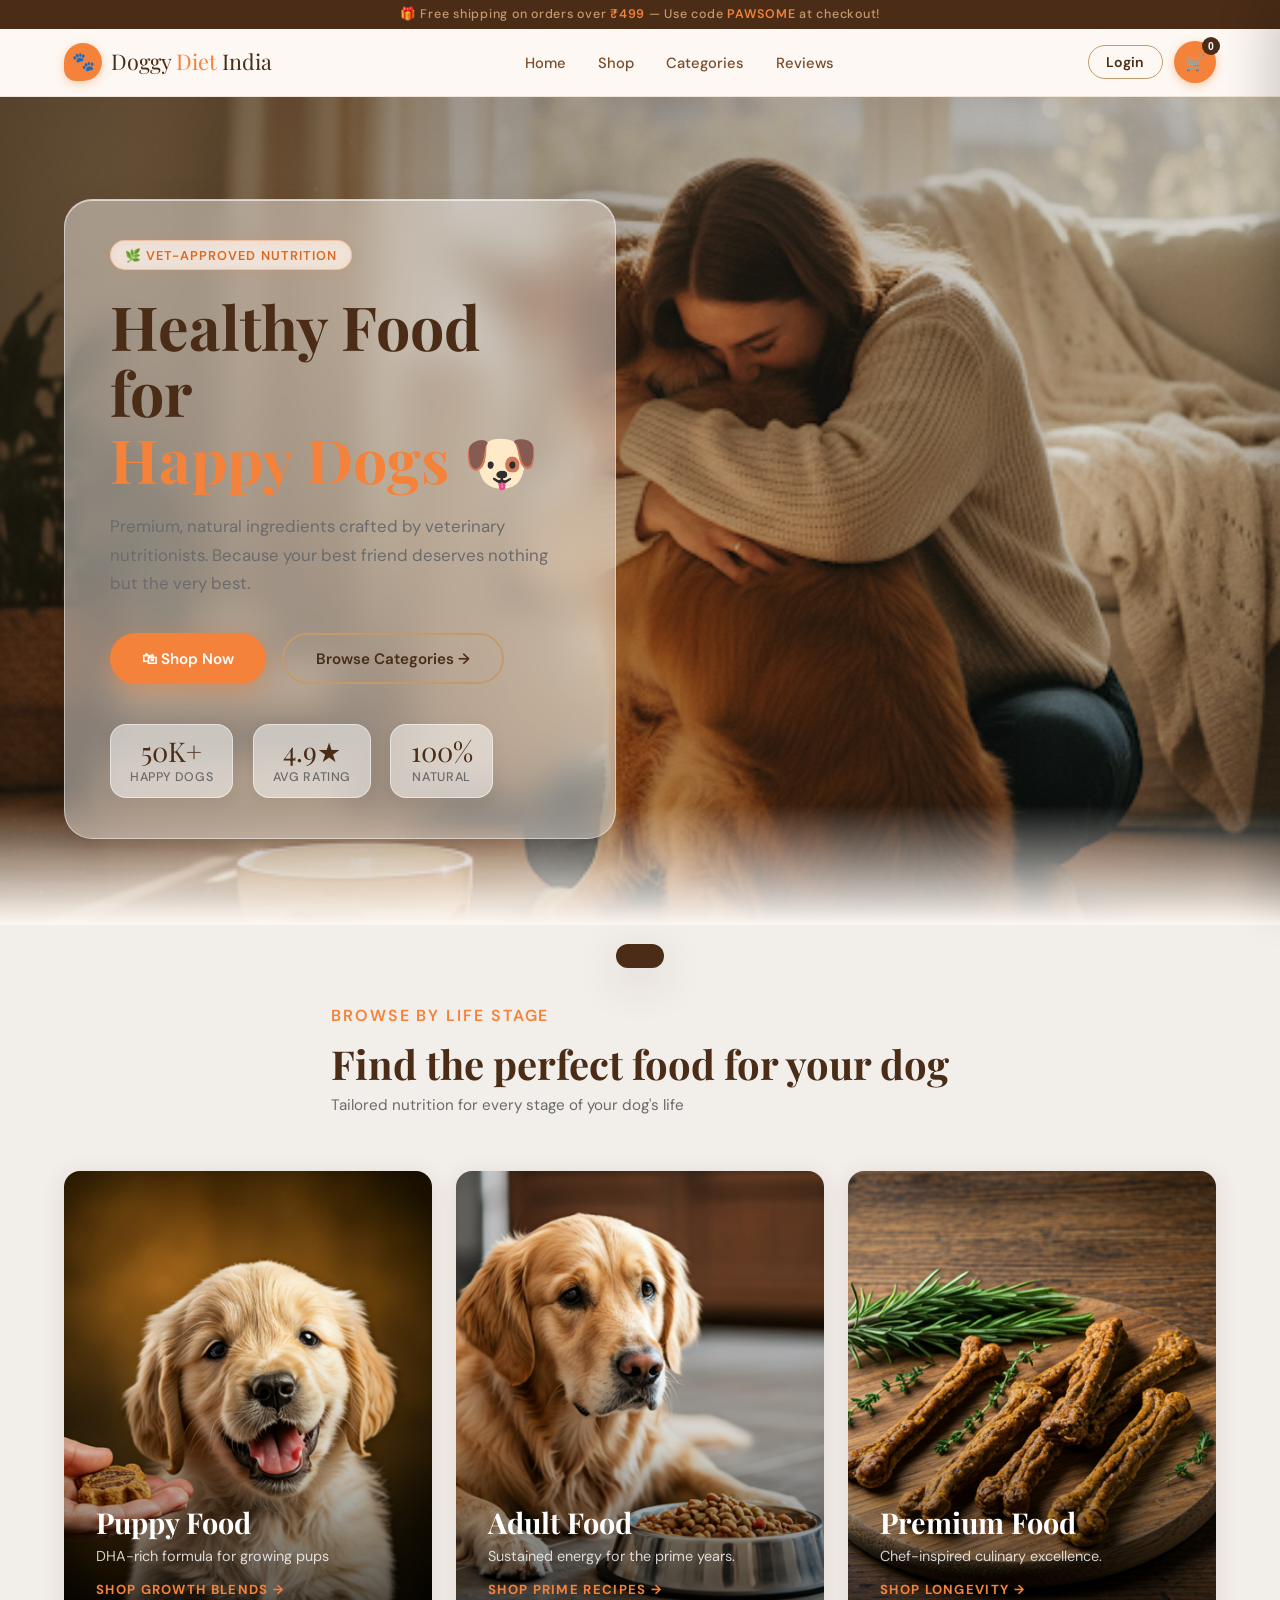
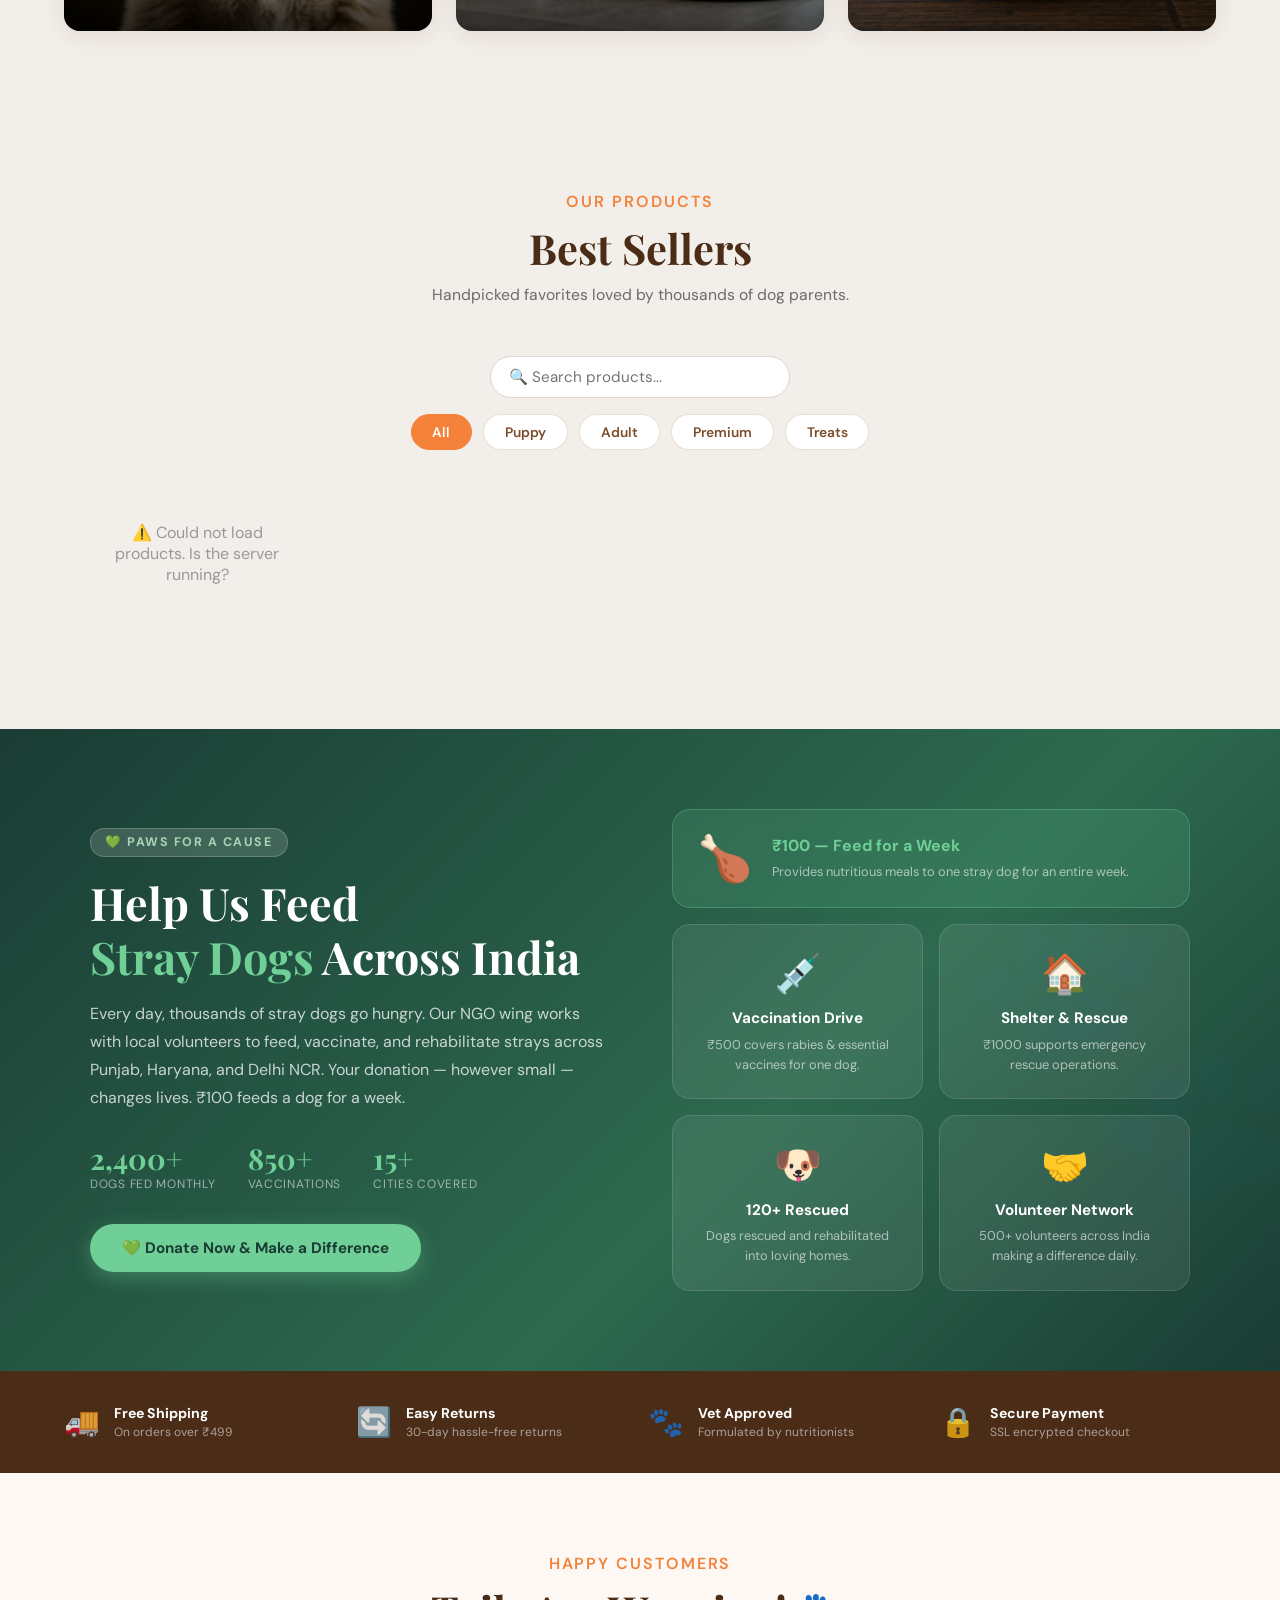
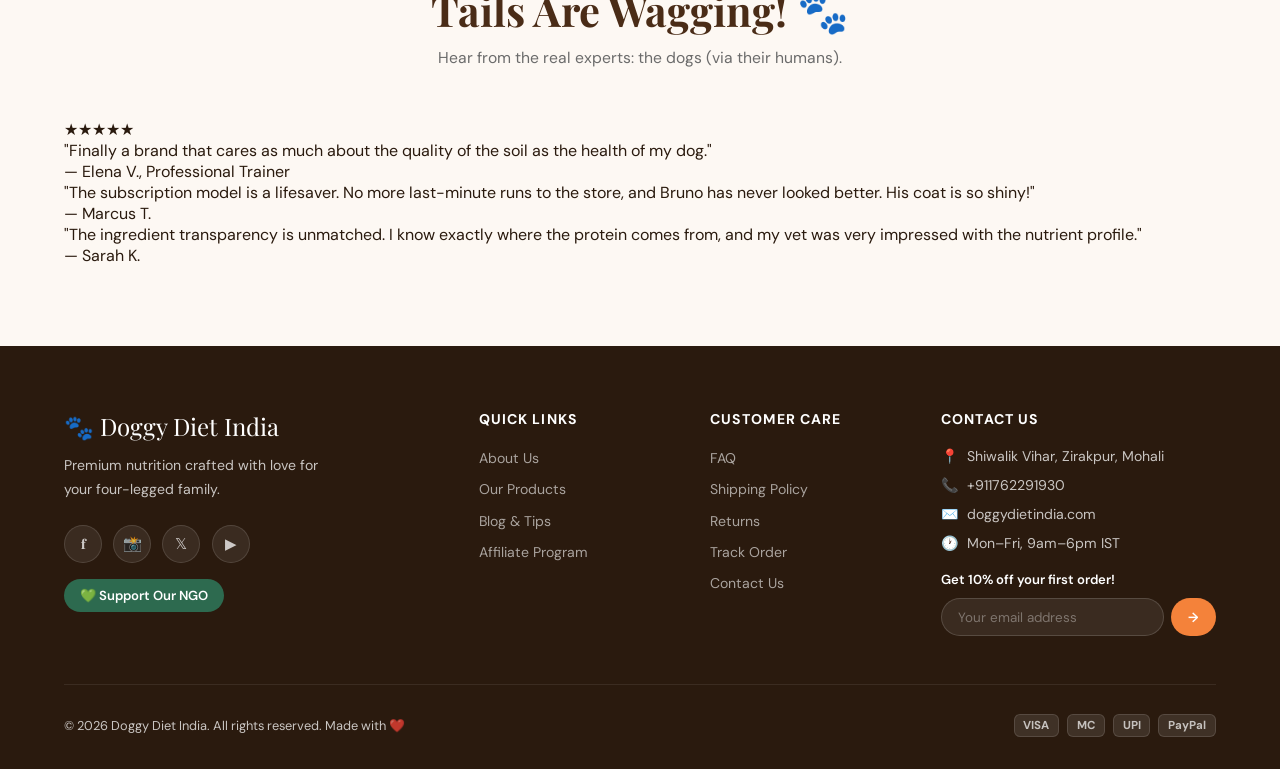
==== commit 4e4bdb10: "Update index.html" ====
--- a/index.html
+++ b/index.html
@@ -11,6 +11,7 @@
     href="https://fonts.googleapis.com/css2?family=Playfair+Display:wght@700;800&family=DM+Sans:wght@300;400;500;600&display=swap"
     rel="stylesheet" />
   <link rel="stylesheet" href="style.css" />
+
   <style>
     /* ── SECTION LABEL ─────────────────────────────── */
     .section-label {
@@ -369,7 +370,7 @@
 
   <!-- TOP BAR -->
   <div class="topbar">
-    🎁 Free shipping on orders over <span>₹49</span> —
+    🎁 Free shipping on orders over <span>₹499</span> —
     Use code <span>PAWSOME</span> at checkout!
   </div>
 
@@ -650,6 +651,7 @@
   </div>
 
   <!-- REVIEWS -->
+
   <section class="section" id="reviews">
     <div class="section-header">
       <span class="section-label">Happy Customers</span>
@@ -658,9 +660,45 @@
         Hear from the real experts: the dogs (via their humans).
       </p>
     </div>
-    <div class="reviews-grid" id="reviewsGrid"></div>
+
+    <div class="reviews-layout">
+      <!-- Left: Image with overlay card -->
+      <div class="reviews-left">
+        <div class="rev_img">
+          <!-- Overlay Card -->
+          <div class="overlay-card">
+            <div class="overlay-stars">★★★★★</div>
+            <p>
+              "Finally a brand that cares as much about the quality of the soil
+              as the health of my dog."
+            </p>
+            <span>— Elena V., Professional Trainer</span>
+          </div>
+        </div>
+      </div>
+
+      <!-- Right: Testimonial cards -->
+      <div class="reviews-right">
+        <div class="testimonial-card">
+          <p class="testimonial-text">
+            "The subscription model is a lifesaver. No more last-minute
+            runs to the store, and Bruno has never looked better. His coat
+            is so shiny!"
+          </p>
+          <span class="testimonial-author">— Marcus T.</span>
+        </div>
+
+        <div class="testimonial-card">
+          <p class="testimonial-text">
+            "The ingredient transparency is unmatched. I know exactly
+            where the protein comes from, and my vet was very
+            impressed with the nutrient profile."
+          </p>
+          <span class="testimonial-author">— Sarah K.</span>
+        </div>
+      </div>
+    </div>
   </section>
-
   <!-- PAYMENT MODAL -->
   <div class="modal-overlay" id="paymentOverlay">
     <div class="modal-box" id="paymentModal">
@@ -780,8 +818,8 @@
       </div>
       <div class="footer-col footer-contact">
         <h4>Contact Us</h4>
-        <p><span class="ic">📍</span>241/A Shiwalik Vihar, Zirakpur, Mohali</p>
-        <p><span class="ic">📞</span>9465840017</p>
+        <p><span class="ic">📍</span> Shiwalik Vihar, Zirakpur, Mohali</p>
+        <p><span class="ic">📞</span>+911762291930</p>
         <p><span class="ic">✉️</span>doggydietindia.com</p>
         <p><span class="ic">🕐</span>Mon–Fri, 9am–6pm IST</p>
         <div class="newsletter">
@@ -871,6 +909,7 @@
 
     // Re-run on load so mobile button is correct from the start
     document.addEventListener("DOMContentLoaded", checkAuth);
+
   </script>
 </body>
 
--- a/style.css
+++ b/style.css
@@ -1,23 +1,31 @@
 /* ── RESET & ROOT ──────────────────────────────────── */
-*, *::before, *::after { box-sizing: border-box; margin: 0; padding: 0; }
+*,
+*::before,
+*::after {
+  box-sizing: border-box;
+  margin: 0;
+  padding: 0;
+}
 
 :root {
-  --orange:    #F4823A;
+  --orange: #F4823A;
   --orange-dk: #D96A22;
   --orange-lt: #FFF0E6;
-  --brown:     #4A2C17;
-  --brown-md:  #7B4B2A;
-  --brown-lt:  #C49A6C;
-  --cream:     #FDF8F3;
-  --white:     #FFFFFF;
-  --gray:      #6B6B6B;
-  --gray-lt:   #F2EEEA;
-  --text:      #2A1A0E;
-  --shadow:    0 4px 24px rgba(74,44,23,.10);
-  --shadow-lg: 0 12px 48px rgba(74,44,23,.16);
-}
-
-html { scroll-behavior: smooth; }
+  --brown: #4A2C17;
+  --brown-md: #7B4B2A;
+  --brown-lt: #C49A6C;
+  --cream: #FDF8F3;
+  --white: #FFFFFF;
+  --gray: #6B6B6B;
+  --gray-lt: #F2EEEA;
+  --text: #2A1A0E;
+  --shadow: 0 4px 24px rgba(74, 44, 23, .10);
+  --shadow-lg: 0 12px 48px rgba(74, 44, 23, .16);
+}
+
+html {
+  scroll-behavior: smooth;
+}
 
 body {
   font-family: 'DM Sans', sans-serif;
@@ -27,9 +35,18 @@
 }
 
 /* ── SCROLLBAR ─────────────────────────────────────── */
-::-webkit-scrollbar { width: 6px; }
-::-webkit-scrollbar-track { background: var(--cream); }
-::-webkit-scrollbar-thumb { background: var(--brown-lt); border-radius: 3px; }
+::-webkit-scrollbar {
+  width: 6px;
+}
+
+::-webkit-scrollbar-track {
+  background: var(--cream);
+}
+
+::-webkit-scrollbar-thumb {
+  background: var(--brown-lt);
+  border-radius: 3px;
+}
 
 /* ── TOP BAR ───────────────────────────────────────── */
 .topbar {
@@ -41,47 +58,74 @@
   padding: .4rem 1rem;
   font-weight: 500;
 }
-.topbar span { color: var(--orange); font-weight: 600; }
+
+.topbar span {
+  color: var(--orange);
+  font-weight: 600;
+}
 
 /* ── NAV ────────────────────────────────────────────── */
 nav {
-  position: sticky; top: 0; z-index: 999;
-  background: rgba(253,248,243,.95);
+  position: sticky;
+  top: 0;
+  z-index: 999;
+  background: rgba(253, 248, 243, .95);
   backdrop-filter: blur(14px);
-  border-bottom: 1px solid rgba(196,154,108,.2);
+  border-bottom: 1px solid rgba(196, 154, 108, .2);
   padding: 0 5%;
-  display: flex; align-items: center; justify-content: space-between;
+  display: flex;
+  align-items: center;
+  justify-content: space-between;
   height: 68px;
   transition: box-shadow .3s;
 }
-nav.scrolled { box-shadow: var(--shadow); }
+
+nav.scrolled {
+  box-shadow: var(--shadow);
+}
 
 .nav-logo {
-  display: flex; align-items: center; gap: .55rem;
+  display: flex;
+  align-items: center;
+  gap: .55rem;
   text-decoration: none;
 }
+
 .nav-logo .paw {
-  width: 38px; height: 38px;
+  width: 38px;
+  height: 38px;
   background: var(--orange);
   border-radius: 50% 50% 50% 12px;
-  display: grid; place-items: center;
+  display: grid;
+  place-items: center;
   font-size: 1.15rem;
-  box-shadow: 0 3px 10px rgba(244,130,58,.35);
+  box-shadow: 0 3px 10px rgba(244, 130, 58, .35);
   transition: transform .25s;
 }
-.nav-logo:hover .paw { transform: rotate(-10deg) scale(1.08); }
+
+.nav-logo:hover .paw {
+  transform: rotate(-10deg) scale(1.08);
+}
+
 .nav-logo .brand {
   font-family: 'Playfair Display', serif;
   font-size: 1.35rem;
   color: var(--brown);
   line-height: 1;
 }
-.nav-logo .brand em { color: var(--orange); font-style: normal; }
+
+.nav-logo .brand em {
+  color: var(--orange);
+  font-style: normal;
+}
 
 .nav-links {
-  display: flex; align-items: center; gap: 2rem;
+  display: flex;
+  align-items: center;
+  gap: 2rem;
   list-style: none;
 }
+
 .nav-links a {
   text-decoration: none;
   color: var(--brown-md);
@@ -91,18 +135,32 @@
   padding-bottom: 3px;
   transition: color .2s;
 }
+
 .nav-links a::after {
   content: '';
-  position: absolute; bottom: 0; left: 0;
-  width: 0; height: 2px;
+  position: absolute;
+  bottom: 0;
+  left: 0;
+  width: 0;
+  height: 2px;
   background: var(--orange);
   border-radius: 1px;
   transition: width .25s;
 }
-.nav-links a:hover { color: var(--orange); }
-.nav-links a:hover::after { width: 100%; }
-
-.nav-actions { display: flex; align-items: center; gap: .7rem; }
+
+.nav-links a:hover {
+  color: var(--orange);
+}
+
+.nav-links a:hover::after {
+  width: 100%;
+}
+
+.nav-actions {
+  display: flex;
+  align-items: center;
+  gap: .7rem;
+}
 
 .btn-login {
   background: transparent;
@@ -110,45 +168,70 @@
   color: var(--brown);
   padding: .45rem 1.1rem;
   border-radius: 50px;
-  font-size: .88rem; font-weight: 600;
+  font-size: .88rem;
+  font-weight: 600;
   cursor: pointer;
   font-family: 'DM Sans', sans-serif;
   transition: all .2s;
 }
-.btn-login:hover { border-color: var(--orange); color: var(--orange); }
+
+.btn-login:hover {
+  border-color: var(--orange);
+  color: var(--orange);
+}
 
 .btn-cart {
   background: var(--orange);
   border: none;
   color: #fff;
-  width: 42px; height: 42px;
+  width: 42px;
+  height: 42px;
   border-radius: 50%;
-  display: grid; place-items: center;
+  display: grid;
+  place-items: center;
   font-size: 1rem;
   cursor: pointer;
   position: relative;
-  box-shadow: 0 3px 10px rgba(244,130,58,.4);
+  box-shadow: 0 3px 10px rgba(244, 130, 58, .4);
   transition: transform .2s, box-shadow .2s;
 }
-.btn-cart:hover { transform: scale(1.08); box-shadow: 0 5px 16px rgba(244,130,58,.5); }
+
+.btn-cart:hover {
+  transform: scale(1.08);
+  box-shadow: 0 5px 16px rgba(244, 130, 58, .5);
+}
+
 .cart-badge {
-  position: absolute; top: -4px; right: -4px;
+  position: absolute;
+  top: -4px;
+  right: -4px;
   background: var(--brown);
   color: #fff;
-  font-size: .65rem; font-weight: 700;
-  width: 18px; height: 18px;
+  font-size: .65rem;
+  font-weight: 700;
+  width: 18px;
+  height: 18px;
   border-radius: 50%;
-  display: grid; place-items: center;
+  display: grid;
+  place-items: center;
 }
 
 .hamburger {
   display: none;
-  flex-direction: column; gap: 5px;
-  cursor: pointer; background: none; border: none; padding: 4px;
-}
+  flex-direction: column;
+  gap: 5px;
+  cursor: pointer;
+  background: none;
+  border: none;
+  padding: 4px;
+}
+
 .hamburger span {
-  display: block; width: 24px; height: 2px;
-  background: var(--brown); border-radius: 2px;
+  display: block;
+  width: 24px;
+  height: 2px;
+  background: var(--brown);
+  border-radius: 2px;
   transition: all .3s;
 }
 
@@ -162,35 +245,67 @@
   gap: 3rem;
   position: relative;
   overflow: hidden;
-}
+  background: url('images/start.png') center/cover no-repeat;
+}
+
 .hero::before {
   content: '';
-  position: absolute; top: -120px; right: -100px;
-  width: 680px; height: 680px;
-  background: radial-gradient(circle, rgba(244,130,58,.12) 0%, transparent 70%);
+  position: absolute;
+  inset: 0;
+  background: linear-gradient(135deg,
+      rgba(42, 26, 14, .55) 0%,
+      rgba(42, 26, 14, .35) 35%,
+      rgba(42, 26, 14, .18) 60%,
+      transparent 100%);
   pointer-events: none;
-}
+  z-index: 0;
+}
+
 .hero::after {
   content: '';
-  position: absolute; bottom: -80px; left: -60px;
-  width: 400px; height: 400px;
-  background: radial-gradient(circle, rgba(196,154,108,.12) 0%, transparent 70%);
+  position: absolute;
+  bottom: 0;
+  left: 0;
+  right: 0;
+  height: 120px;
+  background: linear-gradient(to top, var(--cream) 0%, transparent 100%);
   pointer-events: none;
-}
-
-.hero-content { z-index: 1; }
+  z-index: 0;
+}
+
+.hero-content {
+  z-index: 1;
+  background: rgba(253, 248, 243, .45);
+  backdrop-filter: blur(18px);
+  -webkit-backdrop-filter: blur(18px);
+  border: 1px solid rgba(255, 255, 255, .45);
+  border-radius: 28px;
+  padding: 2.5rem 2.8rem;
+  box-shadow:
+    0 8px 32px rgba(74, 44, 23, .12),
+    inset 0 1px 0 rgba(255, 255, 255, .6);
+  max-width: 580px;
+  animation: glassReveal .8s cubic-bezier(.4, 0, .2, 1) both;
+}
 
 .hero-badge {
-  display: inline-flex; align-items: center; gap: .4rem;
-  background: var(--orange-lt);
+  display: inline-flex;
+  align-items: center;
+  gap: .4rem;
+  background: rgba(255, 240, 230, .7);
+  backdrop-filter: blur(8px);
+  -webkit-backdrop-filter: blur(8px);
   color: var(--orange-dk);
-  font-size: .8rem; font-weight: 600;
-  letter-spacing: .08em; text-transform: uppercase;
+  font-size: .8rem;
+  font-weight: 600;
+  letter-spacing: .08em;
+  text-transform: uppercase;
   padding: .35rem .9rem;
   border-radius: 50px;
   margin-bottom: 1.4rem;
-  border: 1px solid rgba(244,130,58,.25);
+  border: 1px solid rgba(244, 130, 58, .3);
   animation: fadeUp .6s ease both;
+  box-shadow: 0 2px 12px rgba(244, 130, 58, .15);
 }
 
 .hero-title {
@@ -201,7 +316,10 @@
   margin-bottom: 1.2rem;
   animation: fadeUp .6s .1s ease both;
 }
-.hero-title .accent { color: var(--orange); }
+
+.hero-title .accent {
+  color: var(--orange);
+}
 
 .hero-desc {
   font-size: 1.05rem;
@@ -213,7 +331,9 @@
 }
 
 .hero-cta {
-  display: flex; gap: 1rem; flex-wrap: wrap;
+  display: flex;
+  gap: 1rem;
+  flex-wrap: wrap;
   animation: fadeUp .6s .3s ease both;
 }
 
@@ -223,17 +343,21 @@
   border: none;
   padding: .85rem 2rem;
   border-radius: 50px;
-  font-size: .95rem; font-weight: 600;
+  font-size: .95rem;
+  font-weight: 600;
   cursor: pointer;
   font-family: 'DM Sans', sans-serif;
-  box-shadow: 0 6px 20px rgba(244,130,58,.4);
+  box-shadow: 0 6px 20px rgba(244, 130, 58, .4);
   transition: all .25s;
-  display: inline-flex; align-items: center; gap: .5rem;
-}
+  display: inline-flex;
+  align-items: center;
+  gap: .5rem;
+}
+
 .btn-primary:hover {
   background: var(--orange-dk);
   transform: translateY(-2px);
-  box-shadow: 0 10px 28px rgba(244,130,58,.5);
+  box-shadow: 0 10px 28px rgba(244, 130, 58, .5);
 }
 
 .btn-secondary {
@@ -242,92 +366,160 @@
   border: 2px solid var(--brown-lt);
   padding: .85rem 2rem;
   border-radius: 50px;
-  font-size: .95rem; font-weight: 600;
+  font-size: .95rem;
+  font-weight: 600;
   cursor: pointer;
   font-family: 'DM Sans', sans-serif;
   transition: all .25s;
-  display: inline-flex; align-items: center; gap: .5rem;
-}
+  display: inline-flex;
+  align-items: center;
+  gap: .5rem;
+}
+
 .btn-secondary:hover {
-  border-color: var(--orange); color: var(--orange);
+  border-color: var(--orange);
+  color: var(--orange);
   transform: translateY(-2px);
 }
 
 .hero-stats {
-  display: flex; gap: 2.5rem; margin-top: 2.5rem;
+  display: flex;
+  gap: 1.2rem;
+  margin-top: 2.5rem;
   animation: fadeUp .6s .4s ease both;
 }
-.stat { text-align: center; }
+
+.stat {
+  text-align: center;
+  background: rgba(255, 255, 255, .5);
+  backdrop-filter: blur(10px);
+  -webkit-backdrop-filter: blur(10px);
+  border: 1px solid rgba(255, 255, 255, .5);
+  border-radius: 16px;
+  padding: .8rem 1.2rem;
+  box-shadow: 0 4px 16px rgba(74, 44, 23, .08);
+  transition: transform .25s, box-shadow .25s;
+}
+
+.stat:hover {
+  transform: translateY(-3px);
+  box-shadow: 0 8px 24px rgba(74, 44, 23, .14);
+}
+
 .stat .num {
   font-family: 'Playfair Display', serif;
   font-size: 1.7rem;
   color: var(--brown);
   line-height: 1;
 }
+
 .stat .lbl {
-  font-size: .78rem; color: var(--gray);
-  font-weight: 500; letter-spacing: .05em;
-  text-transform: uppercase; margin-top: .2rem;
+  font-size: .78rem;
+  color: var(--gray);
+  font-weight: 500;
+  letter-spacing: .05em;
+  text-transform: uppercase;
+  margin-top: .2rem;
 }
 
 .hero-img-wrap {
   position: relative;
-  display: flex; align-items: center; justify-content: center;
+  display: flex;
+  align-items: center;
+  justify-content: center;
   animation: fadeIn .8s .2s ease both;
   z-index: 1;
 }
+
 .hero-img-blob {
   width: min(520px, 90%);
   aspect-ratio: 1;
   background: linear-gradient(135deg, #FDE8D4 0%, #F4C49A 55%, #E8A46A 100%);
   border-radius: 60% 40% 55% 45% / 50% 60% 40% 50%;
-  display: flex; align-items: center; justify-content: center;
+  display: flex;
+  align-items: center;
+  justify-content: center;
   position: relative;
   animation: morph 10s ease-in-out infinite;
   box-shadow: var(--shadow-lg);
 }
+
 .hero-dog-emoji {
   font-size: clamp(8rem, 16vw, 13rem);
   line-height: 1;
-  filter: drop-shadow(0 20px 30px rgba(74,44,23,.2));
+  filter: drop-shadow(0 20px 30px rgba(74, 44, 23, .2));
   animation: float 4s ease-in-out infinite;
 }
+
 .hero-float-tag {
   position: absolute;
   background: #fff;
   border-radius: 16px;
   padding: .65rem 1rem;
   box-shadow: var(--shadow-lg);
-  display: flex; align-items: center; gap: .55rem;
-  font-size: .82rem; font-weight: 600;
+  display: flex;
+  align-items: center;
+  gap: .55rem;
+  font-size: .82rem;
+  font-weight: 600;
   color: var(--brown);
 }
-.hero-float-tag .icon { font-size: 1.2rem; }
-.tag-1 { top: 8%; left: -2%; animation: floatTag1 5s ease-in-out infinite; }
-.tag-2 { bottom: 14%; right: -4%; animation: floatTag2 6s 1s ease-in-out infinite; }
-.tag-3 { top: 42%; left: -8%; animation: floatTag1 4s 2s ease-in-out infinite; }
+
+.hero-float-tag .icon {
+  font-size: 1.2rem;
+}
+
+.tag-1 {
+  top: 8%;
+  left: -2%;
+  animation: floatTag1 5s ease-in-out infinite;
+}
+
+.tag-2 {
+  bottom: 14%;
+  right: -4%;
+  animation: floatTag2 6s 1s ease-in-out infinite;
+}
+
+.tag-3 {
+  top: 42%;
+  left: -8%;
+  animation: floatTag1 4s 2s ease-in-out infinite;
+}
 
 /* ── SECTIONS ───────────────────────────────────────── */
-.section { padding: 5rem 5%; }
-.section-header { text-align: center; margin-bottom: 3rem; }
+.section {
+  padding: 5rem 5%;
+}
+
+.section-header {
+  text-align: center;
+  margin-bottom: 3rem;
+}
+
 .section-label {
   display: inline-block;
-  font-size: .78rem; font-weight: 600;
-  letter-spacing: .12em; text-transform: uppercase;
+  font-size: .78rem;
+  font-weight: 600;
+  letter-spacing: .12em;
+  text-transform: uppercase;
   color: var(--orange);
   margin-bottom: .7rem;
 }
+
 .section-title {
   font-family: 'Playfair Display', serif;
   font-size: clamp(1.8rem, 4vw, 2.6rem);
   color: var(--brown);
   line-height: 1.2;
 }
+
 .section-sub {
   color: var(--gray);
   font-size: .98rem;
   margin-top: .6rem;
-  max-width: 500px; margin-inline: auto;
+  max-width: 500px;
+  margin-inline: auto;
   line-height: 1.65;
 }
 
@@ -350,26 +542,36 @@
   position: relative;
   overflow: hidden;
 }
+
 .cat-card::before {
   content: '';
-  position: absolute; inset: 0;
-  background: linear-gradient(135deg, rgba(244,130,58,.06) 0%, transparent 60%);
+  position: absolute;
+  inset: 0;
+  background: linear-gradient(135deg, rgba(244, 130, 58, .06) 0%, transparent 60%);
   opacity: 0;
   transition: opacity .3s;
 }
+
 .cat-card:hover {
   border-color: var(--orange);
   transform: translateY(-6px);
   box-shadow: var(--shadow-lg);
 }
-.cat-card:hover::before { opacity: 1; }
+
+.cat-card:hover::before {
+  opacity: 1;
+}
 
 .cat-icon {
   font-size: 3.8rem;
-  display: block; margin-bottom: 1rem;
+  display: block;
+  margin-bottom: 1rem;
   transition: transform .3s;
 }
-.cat-card:hover .cat-icon { transform: scale(1.15) rotate(-5deg); }
+
+.cat-card:hover .cat-icon {
+  transform: scale(1.15) rotate(-5deg);
+}
 
 .cat-name {
   font-family: 'Playfair Display', serif;
@@ -377,12 +579,19 @@
   color: var(--brown);
   margin-bottom: .45rem;
 }
-.cat-desc { font-size: .86rem; color: var(--gray); line-height: 1.55; }
+
+.cat-desc {
+  font-size: .86rem;
+  color: var(--gray);
+  line-height: 1.55;
+}
+
 .cat-badge {
   display: inline-block;
   background: var(--orange-lt);
   color: var(--orange-dk);
-  font-size: .72rem; font-weight: 700;
+  font-size: .72rem;
+  font-weight: 700;
   padding: .25rem .75rem;
   border-radius: 50px;
   margin-top: .9rem;
@@ -390,25 +599,33 @@
 }
 
 /* ── PRODUCTS ───────────────────────────────────────── */
-.products-bg { background: var(--gray-lt); }
+.products-bg {
+  background: var(--gray-lt);
+}
 
 .product-filters {
-  display: flex; gap: .7rem; justify-content: center;
+  display: flex;
+  gap: .7rem;
+  justify-content: center;
   flex-wrap: wrap;
   margin-bottom: 2.5rem;
 }
+
 .filter-btn {
   background: var(--white);
-  border: 1.5px solid rgba(196,154,108,.3);
+  border: 1.5px solid rgba(196, 154, 108, .3);
   color: var(--brown-md);
   padding: .5rem 1.3rem;
   border-radius: 50px;
-  font-size: .86rem; font-weight: 600;
+  font-size: .86rem;
+  font-weight: 600;
   cursor: pointer;
   font-family: 'DM Sans', sans-serif;
   transition: all .2s;
 }
-.filter-btn.active, .filter-btn:hover {
+
+.filter-btn.active,
+.filter-btn:hover {
   background: var(--orange);
   border-color: var(--orange);
   color: #fff;
@@ -428,6 +645,7 @@
   transition: all .3s;
   position: relative;
 }
+
 .product-card:hover {
   transform: translateY(-6px);
   box-shadow: var(--shadow-lg);
@@ -436,49 +654,81 @@
 .product-img {
   background: linear-gradient(135deg, #FDE8D4 0%, #F9D4AD 100%);
   height: 200px;
-  display: flex; align-items: center; justify-content: center;
+  display: flex;
+  align-items: center;
+  justify-content: center;
   font-size: 6rem;
   position: relative;
   overflow: hidden;
   transition: background .3s;
 }
+
 .product-card:hover .product-img {
   background: linear-gradient(135deg, #F4C49A 0%, #E8A46A 100%);
 }
 
 .product-badge {
-  position: absolute; top: 12px; left: 12px;
+  position: absolute;
+  top: 12px;
+  left: 12px;
   background: var(--orange);
   color: #fff;
-  font-size: .7rem; font-weight: 700;
+  font-size: .7rem;
+  font-weight: 700;
   padding: .25rem .65rem;
   border-radius: 50px;
   letter-spacing: .05em;
 }
-.product-badge.sale { background: #E05252; }
-.product-badge.new  { background: var(--brown-md); }
+
+.product-badge.sale {
+  background: #E05252;
+}
+
+.product-badge.new {
+  background: var(--brown-md);
+}
 
 .product-wishlist {
-  position: absolute; top: 10px; right: 10px;
-  background: rgba(255,255,255,.85);
+  position: absolute;
+  top: 10px;
+  right: 10px;
+  background: rgba(255, 255, 255, .85);
   backdrop-filter: blur(4px);
-  border: none; cursor: pointer;
-  width: 34px; height: 34px;
+  border: none;
+  cursor: pointer;
+  width: 34px;
+  height: 34px;
   border-radius: 50%;
-  display: grid; place-items: center;
+  display: grid;
+  place-items: center;
   font-size: .95rem;
   transition: all .2s;
   color: var(--gray);
 }
-.product-wishlist:hover { background: #fff; color: #E05252; transform: scale(1.1); }
-.product-wishlist.loved { color: #E05252; }
-
-.product-body { padding: 1.2rem 1.3rem 1.4rem; }
+
+.product-wishlist:hover {
+  background: #fff;
+  color: #E05252;
+  transform: scale(1.1);
+}
+
+.product-wishlist.loved {
+  color: #E05252;
+}
+
+.product-body {
+  padding: 1.2rem 1.3rem 1.4rem;
+}
+
 .product-meta {
-  font-size: .75rem; color: var(--brown-lt);
-  font-weight: 600; letter-spacing: .06em; text-transform: uppercase;
+  font-size: .75rem;
+  color: var(--brown-lt);
+  font-weight: 600;
+  letter-spacing: .06em;
+  text-transform: uppercase;
   margin-bottom: .3rem;
 }
+
 .product-name {
   font-family: 'Playfair Display', serif;
   font-size: 1.05rem;
@@ -486,19 +736,40 @@
   margin-bottom: .5rem;
   line-height: 1.3;
 }
+
 .product-rating {
-  display: flex; align-items: center; gap: .3rem;
+  display: flex;
+  align-items: center;
+  gap: .3rem;
   margin-bottom: .7rem;
 }
-.stars { color: var(--orange); font-size: .88rem; letter-spacing: .05em; }
-.rating-count { font-size: .78rem; color: var(--gray); }
+
+.stars {
+  color: var(--orange);
+  font-size: .88rem;
+  letter-spacing: .05em;
+}
+
+.rating-count {
+  font-size: .78rem;
+  color: var(--gray);
+}
 
 .product-price-row {
-  display: flex; align-items: center; justify-content: space-between;
-}
-.product-price { font-size: 1.3rem; font-weight: 700; color: var(--brown); }
+  display: flex;
+  align-items: center;
+  justify-content: space-between;
+}
+
+.product-price {
+  font-size: 1.3rem;
+  font-weight: 700;
+  color: var(--brown);
+}
+
 .product-price .old {
-  font-size: .82rem; font-weight: 400;
+  font-size: .82rem;
+  font-weight: 400;
   color: var(--gray);
   text-decoration: line-through;
   margin-left: .35rem;
@@ -510,17 +781,25 @@
   border: none;
   padding: .55rem 1.1rem;
   border-radius: 50px;
-  font-size: .84rem; font-weight: 600;
+  font-size: .84rem;
+  font-weight: 600;
   cursor: pointer;
   font-family: 'DM Sans', sans-serif;
-  display: flex; align-items: center; gap: .4rem;
-  box-shadow: 0 3px 10px rgba(244,130,58,.35);
+  display: flex;
+  align-items: center;
+  gap: .4rem;
+  box-shadow: 0 3px 10px rgba(244, 130, 58, .35);
   transition: all .25s;
 }
-.btn-add-cart:hover { background: var(--orange-dk); transform: scale(1.05); }
+
+.btn-add-cart:hover {
+  background: var(--orange-dk);
+  transform: scale(1.05);
+}
+
 .btn-add-cart.added {
   background: #3DAA6D;
-  box-shadow: 0 3px 10px rgba(61,170,109,.35);
+  box-shadow: 0 3px 10px rgba(61, 170, 109, .35);
 }
 
 /* ── PROMO BANNER ───────────────────────────────────── */
@@ -534,36 +813,67 @@
   position: relative;
   overflow: hidden;
 }
+
 .promo-banner::before {
   content: '🐾🐾🐾';
-  position: absolute; right: 5%; bottom: -10px;
-  font-size: 8rem; opacity: .07;
+  position: absolute;
+  right: 5%;
+  bottom: -10px;
+  font-size: 8rem;
+  opacity: .07;
   letter-spacing: 1rem;
 }
+
 .promo-tag {
   display: inline-block;
-  background: var(--orange); color: #fff;
-  font-size: .75rem; font-weight: 700;
-  letter-spacing: .1em; text-transform: uppercase;
-  padding: .3rem .85rem; border-radius: 50px;
+  background: var(--orange);
+  color: #fff;
+  font-size: .75rem;
+  font-weight: 700;
+  letter-spacing: .1em;
+  text-transform: uppercase;
+  padding: .3rem .85rem;
+  border-radius: 50px;
   margin-bottom: 1rem;
 }
+
 .promo-title {
   font-family: 'Playfair Display', serif;
   font-size: clamp(1.6rem, 3.5vw, 2.4rem);
-  color: #fff; margin-bottom: .8rem; line-height: 1.2;
-}
-.promo-title .highlight { color: var(--orange); }
-.promo-sub { color: rgba(255,255,255,.65); font-size: .96rem; line-height: 1.6; }
+  color: #fff;
+  margin-bottom: .8rem;
+  line-height: 1.2;
+}
+
+.promo-title .highlight {
+  color: var(--orange);
+}
+
+.promo-sub {
+  color: rgba(255, 255, 255, .65);
+  font-size: .96rem;
+  line-height: 1.6;
+}
+
 .btn-promo {
-  background: var(--orange); color: #fff; border: none;
-  padding: 1rem 2.2rem; border-radius: 50px;
-  font-size: 1rem; font-weight: 700; cursor: pointer;
-  font-family: 'DM Sans', sans-serif; white-space: nowrap;
-  box-shadow: 0 6px 20px rgba(244,130,58,.4);
+  background: var(--orange);
+  color: #fff;
+  border: none;
+  padding: 1rem 2.2rem;
+  border-radius: 50px;
+  font-size: 1rem;
+  font-weight: 700;
+  cursor: pointer;
+  font-family: 'DM Sans', sans-serif;
+  white-space: nowrap;
+  box-shadow: 0 6px 20px rgba(244, 130, 58, .4);
   transition: all .25s;
 }
-.btn-promo:hover { transform: translateY(-2px) scale(1.03); box-shadow: 0 10px 28px rgba(244,130,58,.5); }
+
+.btn-promo:hover {
+  transform: translateY(-2px) scale(1.03);
+  box-shadow: 0 10px 28px rgba(244, 130, 58, .5);
+}
 
 /* ── TRUST STRIP ────────────────────────────────────── */
 .trust-strip {
@@ -573,10 +883,30 @@
   grid-template-columns: repeat(4, 1fr);
   gap: 1rem;
 }
-.trust-item { display: flex; align-items: center; gap: .9rem; color: rgba(255,255,255,.85); }
-.trust-icon { font-size: 1.8rem; flex-shrink: 0; }
-.trust-title { font-size: .88rem; font-weight: 700; color: #fff; }
-.trust-sub { font-size: .75rem; color: rgba(255,255,255,.55); margin-top: .15rem; }
+
+.trust-item {
+  display: flex;
+  align-items: center;
+  gap: .9rem;
+  color: rgba(255, 255, 255, .85);
+}
+
+.trust-icon {
+  font-size: 1.8rem;
+  flex-shrink: 0;
+}
+
+.trust-title {
+  font-size: .88rem;
+  font-weight: 700;
+  color: #fff;
+}
+
+.trust-sub {
+  font-size: .75rem;
+  color: rgba(255, 255, 255, .55);
+  margin-top: .15rem;
+}
 
 /* ── REVIEWS ────────────────────────────────────────── */
 .reviews-grid {
@@ -593,33 +923,79 @@
   transition: transform .3s;
   position: relative;
 }
-.review-card:hover { transform: translateY(-4px); }
+
+.review-card:hover {
+  transform: translateY(-4px);
+}
+
 .review-card::after {
   content: '"';
-  position: absolute; top: 1rem; right: 1.5rem;
+  position: absolute;
+  top: 1rem;
+  right: 1.5rem;
   font-family: 'Playfair Display', serif;
-  font-size: 5rem; line-height: 1;
+  font-size: 5rem;
+  line-height: 1;
   color: var(--orange-lt);
 }
 
-.reviewer { display: flex; align-items: center; gap: .9rem; margin-bottom: 1rem; }
+.reviewer {
+  display: flex;
+  align-items: center;
+  gap: .9rem;
+  margin-bottom: 1rem;
+}
+
 .reviewer-avatar {
-  width: 48px; height: 48px; border-radius: 50%;
+  width: 48px;
+  height: 48px;
+  border-radius: 50%;
   background: linear-gradient(135deg, var(--orange-lt), #F4C49A);
-  display: grid; place-items: center; font-size: 1.4rem; flex-shrink: 0;
-}
-.reviewer-name { font-weight: 700; font-size: .96rem; color: var(--brown); }
-.reviewer-dog { font-size: .8rem; color: var(--gray); margin-top: .15rem; }
-.review-stars { color: var(--orange); font-size: .88rem; margin-bottom: .8rem; }
-.review-text { font-size: .9rem; color: var(--gray); line-height: 1.65; }
+  display: grid;
+  place-items: center;
+  font-size: 1.4rem;
+  flex-shrink: 0;
+}
+
+.reviewer-name {
+  font-weight: 700;
+  font-size: .96rem;
+  color: var(--brown);
+}
+
+.reviewer-dog {
+  font-size: .8rem;
+  color: var(--gray);
+  margin-top: .15rem;
+}
+
+.review-stars {
+  color: var(--orange);
+  font-size: .88rem;
+  margin-bottom: .8rem;
+}
+
+.review-text {
+  font-size: .9rem;
+  color: var(--gray);
+  line-height: 1.65;
+}
+
 .review-product {
-  margin-top: 1rem; padding-top: 1rem;
+  margin-top: 1rem;
+  padding-top: 1rem;
   border-top: 1px solid var(--gray-lt);
-  font-size: .78rem; color: var(--brown-lt); font-weight: 600;
+  font-size: .78rem;
+  color: var(--brown-lt);
+  font-weight: 600;
 }
 
 /* ── FOOTER ─────────────────────────────────────────── */
-footer { background: var(--text); color: rgba(255,255,255,.75); padding: 4rem 5% 2rem; }
+footer {
+  background: var(--text);
+  color: rgba(255, 255, 255, .75);
+  padding: 4rem 5% 2rem;
+}
 
 .footer-grid {
   display: grid;
@@ -630,271 +1006,661 @@
 
 .footer-brand .brand-name {
   font-family: 'Playfair Display', serif;
-  font-size: 1.5rem; color: #fff; margin-bottom: .8rem;
-  display: flex; align-items: center; gap: .5rem;
-}
+  font-size: 1.5rem;
+  color: #fff;
+  margin-bottom: .8rem;
+  display: flex;
+  align-items: center;
+  gap: .5rem;
+}
+
 .footer-brand p {
-  font-size: .88rem; line-height: 1.7;
-  max-width: 280px; margin-bottom: 1.4rem;
-}
-
-.social-links { display: flex; gap: .7rem; }
+  font-size: .88rem;
+  line-height: 1.7;
+  max-width: 280px;
+  margin-bottom: 1.4rem;
+}
+
+.social-links {
+  display: flex;
+  gap: .7rem;
+}
+
 .social-btn {
-  width: 38px; height: 38px; border-radius: 50%;
-  background: rgba(255,255,255,.08);
-  border: 1px solid rgba(255,255,255,.12);
-  display: grid; place-items: center;
-  font-size: .95rem; cursor: pointer;
+  width: 38px;
+  height: 38px;
+  border-radius: 50%;
+  background: rgba(255, 255, 255, .08);
+  border: 1px solid rgba(255, 255, 255, .12);
+  display: grid;
+  place-items: center;
+  font-size: .95rem;
+  cursor: pointer;
   transition: all .2s;
-  text-decoration: none; color: rgba(255,255,255,.75);
-}
+  text-decoration: none;
+  color: rgba(255, 255, 255, .75);
+}
+
 .social-btn:hover {
-  background: var(--orange); border-color: var(--orange);
-  color: #fff; transform: translateY(-2px);
+  background: var(--orange);
+  border-color: var(--orange);
+  color: #fff;
+  transform: translateY(-2px);
 }
 
 .footer-col h4 {
-  font-size: .88rem; font-weight: 700; color: #fff;
-  letter-spacing: .08em; text-transform: uppercase; margin-bottom: 1.2rem;
-}
-.footer-col ul { list-style: none; }
-.footer-col ul li { margin-bottom: .65rem; }
+  font-size: .88rem;
+  font-weight: 700;
+  color: #fff;
+  letter-spacing: .08em;
+  text-transform: uppercase;
+  margin-bottom: 1.2rem;
+}
+
+.footer-col ul {
+  list-style: none;
+}
+
+.footer-col ul li {
+  margin-bottom: .65rem;
+}
+
 .footer-col ul a {
-  color: rgba(255,255,255,.6); text-decoration: none;
-  font-size: .88rem; transition: color .2s;
-}
-.footer-col ul a:hover { color: var(--orange); }
-
-.footer-contact p { font-size: .88rem; display: flex; align-items: flex-start; gap: .5rem; margin-bottom: .7rem; }
-.footer-contact .ic { color: var(--orange); flex-shrink: 0; }
-
-.newsletter { margin-top: 1.2rem; }
-.newsletter-form { display: flex; gap: .4rem; margin-top: .6rem; }
+  color: rgba(255, 255, 255, .6);
+  text-decoration: none;
+  font-size: .88rem;
+  transition: color .2s;
+}
+
+.footer-col ul a:hover {
+  color: var(--orange);
+}
+
+.footer-contact p {
+  font-size: .88rem;
+  display: flex;
+  align-items: flex-start;
+  gap: .5rem;
+  margin-bottom: .7rem;
+}
+
+.footer-contact .ic {
+  color: var(--orange);
+  flex-shrink: 0;
+}
+
+.newsletter {
+  margin-top: 1.2rem;
+}
+
+.newsletter-form {
+  display: flex;
+  gap: .4rem;
+  margin-top: .6rem;
+}
+
 .newsletter-form input {
   flex: 1;
-  background: rgba(255,255,255,.08);
-  border: 1px solid rgba(255,255,255,.15);
+  background: rgba(255, 255, 255, .08);
+  border: 1px solid rgba(255, 255, 255, .15);
   border-radius: 50px;
-  padding: .6rem 1rem; color: #fff;
-  font-size: .84rem; font-family: 'DM Sans', sans-serif;
-  outline: none; transition: border-color .2s;
-}
-.newsletter-form input::placeholder { color: rgba(255,255,255,.35); }
-.newsletter-form input:focus { border-color: var(--orange); }
+  padding: .6rem 1rem;
+  color: #fff;
+  font-size: .84rem;
+  font-family: 'DM Sans', sans-serif;
+  outline: none;
+  transition: border-color .2s;
+}
+
+.newsletter-form input::placeholder {
+  color: rgba(255, 255, 255, .35);
+}
+
+.newsletter-form input:focus {
+  border-color: var(--orange);
+}
+
 .newsletter-form button {
-  background: var(--orange); border: none; color: #fff;
-  padding: .6rem 1.1rem; border-radius: 50px;
-  font-size: .84rem; font-weight: 600; cursor: pointer;
-  font-family: 'DM Sans', sans-serif; transition: background .2s;
-}
-.newsletter-form button:hover { background: var(--orange-dk); }
+  background: var(--orange);
+  border: none;
+  color: #fff;
+  padding: .6rem 1.1rem;
+  border-radius: 50px;
+  font-size: .84rem;
+  font-weight: 600;
+  cursor: pointer;
+  font-family: 'DM Sans', sans-serif;
+  transition: background .2s;
+}
+
+.newsletter-form button:hover {
+  background: var(--orange-dk);
+}
 
 .footer-bottom {
-  border-top: 1px solid rgba(255,255,255,.08);
+  border-top: 1px solid rgba(255, 255, 255, .08);
   padding-top: 1.8rem;
-  display: flex; align-items: center; justify-content: space-between;
-  flex-wrap: wrap; gap: 1rem; font-size: .8rem;
-}
-.footer-bottom .pay-icons { display: flex; gap: .5rem; }
+  display: flex;
+  align-items: center;
+  justify-content: space-between;
+  flex-wrap: wrap;
+  gap: 1rem;
+  font-size: .8rem;
+}
+
+.footer-bottom .pay-icons {
+  display: flex;
+  gap: .5rem;
+}
+
 .pay-icon {
-  background: rgba(255,255,255,.1);
-  border: 1px solid rgba(255,255,255,.12);
-  border-radius: 6px; padding: .2rem .55rem;
-  font-size: .72rem; font-weight: 700; color: rgba(255,255,255,.7);
+  background: rgba(255, 255, 255, .1);
+  border: 1px solid rgba(255, 255, 255, .12);
+  border-radius: 6px;
+  padding: .2rem .55rem;
+  font-size: .72rem;
+  font-weight: 700;
+  color: rgba(255, 255, 255, .7);
 }
 
 /* ── CART PANEL ─────────────────────────────────────── */
 cart-overlay {
-  position: fixed; inset: 0; z-index: 1999;
-  background: rgba(42,26,14,.5);
+  position: fixed;
+  inset: 0;
+  z-index: 1999;
+  background: rgba(42, 26, 14, .5);
   backdrop-filter: blur(3px);
-  opacity: 0; pointer-events: none;
+  opacity: 0;
+  pointer-events: none;
   transition: opacity .3s;
 }
-.cart-overlay.open { opacity: 1; pointer-events: all; }
+
+.cart-overlay.open {
+  opacity: 1;
+  pointer-events: all;
+}
 
 .cart-panel {
-  position: fixed; top: 0; right: 0; bottom: 0; z-index: 2000;
+  position: fixed;
+  top: 0;
+  right: 0;
+  bottom: 0;
+  z-index: 2000;
   width: min(400px, 95vw);
   background: var(--cream);
-  box-shadow: -10px 0 50px rgba(0,0,0,.2);
+  box-shadow: -10px 0 50px rgba(0, 0, 0, .2);
   transform: translateX(100%);
-  transition: transform .35s cubic-bezier(.4,0,.2,1);
-  display: flex; flex-direction: column;
-}
-.cart-panel.open { transform: translateX(0); }
+  transition: transform .35s cubic-bezier(.4, 0, .2, 1);
+  display: flex;
+  flex-direction: column;
+}
+
+.cart-panel.open {
+  transform: translateX(0);
+}
 
 .cart-head {
-  padding: 1.3rem 1.5rem; background: var(--brown); color: #fff;
-  display: flex; align-items: center; justify-content: space-between;
-}
-.cart-head h3 { font-family: 'Playfair Display', serif; font-size: 1.2rem; }
+  padding: 1.3rem 1.5rem;
+  background: var(--brown);
+  color: #fff;
+  display: flex;
+  align-items: center;
+  justify-content: space-between;
+}
+
+.cart-head h3 {
+  font-family: 'Playfair Display', serif;
+  font-size: 1.2rem;
+}
+
 .cart-close {
-  background: rgba(255,255,255,.15); border: none; color: #fff;
-  width: 34px; height: 34px; border-radius: 50%; cursor: pointer;
-  font-size: 1.1rem; display: grid; place-items: center; transition: background .2s;
-}
-.cart-close:hover { background: rgba(255,255,255,.25); }
-
-.cart-items { flex: 1; overflow-y: auto; padding: 1rem 1.5rem; }
+  background: rgba(255, 255, 255, .15);
+  border: none;
+  color: #fff;
+  width: 34px;
+  height: 34px;
+  border-radius: 50%;
+  cursor: pointer;
+  font-size: 1.1rem;
+  display: grid;
+  place-items: center;
+  transition: background .2s;
+}
+
+.cart-close:hover {
+  background: rgba(255, 255, 255, .25);
+}
+
+.cart-items {
+  flex: 1;
+  overflow-y: auto;
+  padding: 1rem 1.5rem;
+}
+
 .cart-item {
-  display: flex; gap: 1rem; align-items: center;
-  padding: .9rem 0; border-bottom: 1px solid rgba(196,154,108,.2);
-}
+  display: flex;
+  gap: 1rem;
+  align-items: center;
+  padding: .9rem 0;
+  border-bottom: 1px solid rgba(196, 154, 108, .2);
+}
+
 .cart-item-img {
-  width: 60px; height: 60px;
+  width: 60px;
+  height: 60px;
   background: linear-gradient(135deg, #FDE8D4, #F4C49A);
-  border-radius: 12px; display: grid; place-items: center;
-  font-size: 2rem; flex-shrink: 0;
-}
-.cart-item-name { font-size: .9rem; font-weight: 600; color: var(--brown); }
-.cart-item-price { font-size: .84rem; color: var(--orange); font-weight: 700; }
-.cart-item-qty { display: flex; align-items: center; gap: .4rem; margin-top: .3rem; }
+  border-radius: 12px;
+  display: grid;
+  place-items: center;
+  font-size: 2rem;
+  flex-shrink: 0;
+}
+
+.cart-item-name {
+  font-size: .9rem;
+  font-weight: 600;
+  color: var(--brown);
+}
+
+.cart-item-price {
+  font-size: .84rem;
+  color: var(--orange);
+  font-weight: 700;
+}
+
+.cart-item-qty {
+  display: flex;
+  align-items: center;
+  gap: .4rem;
+  margin-top: .3rem;
+}
+
 .qty-btn {
-  width: 24px; height: 24px; border-radius: 50%;
-  border: 1.5px solid var(--brown-lt); background: none; cursor: pointer;
-  font-size: .9rem; font-weight: 700; color: var(--brown-md);
-  display: grid; place-items: center; transition: all .2s;
-}
-.qty-btn:hover { background: var(--orange); border-color: var(--orange); color: #fff; }
-.qty-num { font-size: .88rem; font-weight: 600; color: var(--brown); min-width: 16px; text-align: center; }
+  width: 24px;
+  height: 24px;
+  border-radius: 50%;
+  border: 1.5px solid var(--brown-lt);
+  background: none;
+  cursor: pointer;
+  font-size: .9rem;
+  font-weight: 700;
+  color: var(--brown-md);
+  display: grid;
+  place-items: center;
+  transition: all .2s;
+}
+
+.qty-btn:hover {
+  background: var(--orange);
+  border-color: var(--orange);
+  color: #fff;
+}
+
+.qty-num {
+  font-size: .88rem;
+  font-weight: 600;
+  color: var(--brown);
+  min-width: 16px;
+  text-align: center;
+}
+
 .cart-item-remove {
-  margin-left: auto; background: none; border: none; cursor: pointer;
-  color: var(--brown-lt); font-size: .9rem; transition: color .2s;
-}
-.cart-item-remove:hover { color: #E05252; }
-
-.cart-empty { text-align: center; padding: 3rem 1rem; color: var(--gray); }
-.cart-empty .empty-icon { font-size: 3.5rem; margin-bottom: .8rem; }
+  margin-left: auto;
+  background: none;
+  border: none;
+  cursor: pointer;
+  color: var(--brown-lt);
+  font-size: .9rem;
+  transition: color .2s;
+}
+
+.cart-item-remove:hover {
+  color: #E05252;
+}
+
+.cart-empty {
+  text-align: center;
+  padding: 3rem 1rem;
+  color: var(--gray);
+}
+
+.cart-empty .empty-icon {
+  font-size: 3.5rem;
+  margin-bottom: .8rem;
+}
 
 .cart-footer {
-  padding: 1.3rem 1.5rem; border-top: 1px solid rgba(196,154,108,.2); background: var(--white);
-}
+  padding: 1.3rem 1.5rem;
+  border-top: 1px solid rgba(196, 154, 108, .2);
+  background: var(--white);
+}
+
 .cart-subtotal {
-  display: flex; justify-content: space-between;
-  font-weight: 700; font-size: 1.05rem; color: var(--brown); margin-bottom: 1rem;
-}
+  display: flex;
+  justify-content: space-between;
+  font-weight: 700;
+  font-size: 1.05rem;
+  color: var(--brown);
+  margin-bottom: 1rem;
+}
+
 .btn-checkout {
-  width: 100%; background: var(--orange); color: #fff; border: none;
-  padding: .95rem; border-radius: 50px;
-  font-size: 1rem; font-weight: 700; cursor: pointer;
+  width: 100%;
+  background: var(--orange);
+  color: #fff;
+  border: none;
+  padding: .95rem;
+  border-radius: 50px;
+  font-size: 1rem;
+  font-weight: 700;
+  cursor: pointer;
   font-family: 'DM Sans', sans-serif;
-  box-shadow: 0 4px 16px rgba(244,130,58,.4); transition: all .25s;
-}
-.btn-checkout:hover { background: var(--orange-dk); transform: translateY(-1px); }
+  box-shadow: 0 4px 16px rgba(244, 130, 58, .4);
+  transition: all .25s;
+}
+
+.btn-checkout:hover {
+  background: var(--orange-dk);
+  transform: translateY(-1px);
+}
 
 /* ── TOAST ──────────────────────────────────────────── */
 .toast {
-  position: fixed; bottom: 2rem; left: 50%; z-index: 3000;
+  position: fixed;
+  bottom: 2rem;
+  left: 50%;
+  z-index: 3000;
   transform: translateX(-50%) translateY(100px);
-  background: var(--brown); color: #fff;
-  padding: .75rem 1.5rem; border-radius: 50px;
-  font-size: .9rem; font-weight: 600;
-  display: flex; align-items: center; gap: .5rem;
+  background: var(--brown);
+  color: #fff;
+  padding: .75rem 1.5rem;
+  border-radius: 50px;
+  font-size: .9rem;
+  font-weight: 600;
+  display: flex;
+  align-items: center;
+  gap: .5rem;
   box-shadow: var(--shadow-lg);
-  transition: transform .35s cubic-bezier(.4,0,.2,1);
+  transition: transform .35s cubic-bezier(.4, 0, .2, 1);
   white-space: nowrap;
 }
+
 toast {
-  position: fixed; bottom: 2rem; left: 50%; z-index: 3000;
+  position: fixed;
+  bottom: 2rem;
+  left: 50%;
+  z-index: 3000;
   transform: translateX(-50%) translateY(100px);
-  background: var(--brown); color: #fff;
-  padding: .75rem 1.5rem; border-radius: 50px;
-  font-size: .9rem; font-weight: 600;
-  display: flex; align-items: center; gap: .5rem;
+  background: var(--brown);
+  color: #fff;
+  padding: .75rem 1.5rem;
+  border-radius: 50px;
+  font-size: .9rem;
+  font-weight: 600;
+  display: flex;
+  align-items: center;
+  gap: .5rem;
   box-shadow: var(--shadow-lg);
-  transition: transform .35s cubic-bezier(.4,0,.2,1);
+  transition: transform .35s cubic-bezier(.4, 0, .2, 1);
   white-space: nowrap;
 }
-.toast.show { transform: translateX(-50%) translateY(0); }
+
+.toast.show {
+  transform: translateX(-50%) translateY(0);
+}
 
 /* ── MOBILE NAV ─────────────────────────────────────── */
 .mobile-menu {
-  position: fixed; inset: 0; z-index: 1500;
+  position: fixed;
+  inset: 0;
+  z-index: 1500;
   background: var(--cream);
   transform: translateX(-100%);
-  transition: transform .35s cubic-bezier(.4,0,.2,1);
+  transition: transform .35s cubic-bezier(.4, 0, .2, 1);
   padding: 5rem 2rem 2rem;
-  display: flex; flex-direction: column; gap: 1.5rem;
-}
-.mobile-menu.open { transform: translateX(0); }
+  display: flex;
+  flex-direction: column;
+  gap: 1.5rem;
+}
+
+.mobile-menu.open {
+  transform: translateX(0);
+}
+
 .mobile-menu a {
-  font-family: 'Playfair Display', serif; font-size: 1.8rem;
-  color: var(--brown); text-decoration: none;
-  border-bottom: 1px solid rgba(196,154,108,.2);
-  padding-bottom: 1rem; transition: color .2s;
-}
-.mobile-menu a:hover { color: var(--orange); }
+  font-family: 'Playfair Display', serif;
+  font-size: 1.8rem;
+  color: var(--brown);
+  text-decoration: none;
+  border-bottom: 1px solid rgba(196, 154, 108, .2);
+  padding-bottom: 1rem;
+  transition: color .2s;
+}
+
+.mobile-menu a:hover {
+  color: var(--orange);
+}
+
 .mobile-close {
-  position: absolute; top: 1.2rem; right: 1.2rem;
-  background: none; border: none; font-size: 1.4rem;
-  cursor: pointer; color: var(--brown);
+  position: absolute;
+  top: 1.2rem;
+  right: 1.2rem;
+  background: none;
+  border: none;
+  font-size: 1.4rem;
+  cursor: pointer;
+  color: var(--brown);
 }
 
 /* ── ANIMATIONS ─────────────────────────────────────── */
 @keyframes fadeUp {
-  from { opacity: 0; transform: translateY(24px); }
-  to   { opacity: 1; transform: translateY(0); }
-}
+  from {
+    opacity: 0;
+    transform: translateY(24px);
+  }
+
+  to {
+    opacity: 1;
+    transform: translateY(0);
+  }
+}
+
 @keyframes fadeIn {
-  from { opacity: 0; }
-  to   { opacity: 1; }
-}
+  from {
+    opacity: 0;
+  }
+
+  to {
+    opacity: 1;
+  }
+}
+
+@keyframes glassReveal {
+  from {
+    opacity: 0;
+    transform: translateY(30px) scale(.97);
+    backdrop-filter: blur(0);
+  }
+
+  to {
+    opacity: 1;
+    transform: translateY(0) scale(1);
+    backdrop-filter: blur(18px);
+  }
+}
+
 @keyframes float {
-  0%,100% { transform: translateY(0); }
-  50%     { transform: translateY(-16px); }
-}
+
+  0%,
+  100% {
+    transform: translateY(0);
+  }
+
+  50% {
+    transform: translateY(-16px);
+  }
+}
+
 @keyframes floatTag1 {
-  0%,100% { transform: translateY(0) rotate(-3deg); }
-  50%     { transform: translateY(-8px) rotate(2deg); }
-}
+
+  0%,
+  100% {
+    transform: translateY(0) rotate(-3deg);
+  }
+
+  50% {
+    transform: translateY(-8px) rotate(2deg);
+  }
+}
+
 @keyframes floatTag2 {
-  0%,100% { transform: translateY(0) rotate(2deg); }
-  50%     { transform: translateY(-10px) rotate(-2deg); }
-}
+
+  0%,
+  100% {
+    transform: translateY(0) rotate(2deg);
+  }
+
+  50% {
+    transform: translateY(-10px) rotate(-2deg);
+  }
+}
+
 @keyframes morph {
-  0%,100% { border-radius: 60% 40% 55% 45% / 50% 60% 40% 50%; }
-  33%     { border-radius: 40% 60% 45% 55% / 60% 40% 55% 45%; }
-  66%     { border-radius: 55% 45% 60% 40% / 45% 55% 50% 50%; }
+
+  0%,
+  100% {
+    border-radius: 60% 40% 55% 45% / 50% 60% 40% 50%;
+  }
+
+  33% {
+    border-radius: 40% 60% 45% 55% / 60% 40% 55% 45%;
+  }
+
+  66% {
+    border-radius: 55% 45% 60% 40% / 45% 55% 50% 50%;
+  }
 }
 
 /* ── RESPONSIVE ─────────────────────────────────────── */
 @media (max-width: 1024px) {
-  .footer-grid { grid-template-columns: 1fr 1fr; }
-  .trust-strip { grid-template-columns: repeat(2, 1fr); gap: 1.5rem; }
-}
+  .footer-grid {
+    grid-template-columns: 1fr 1fr;
+  }
+
+  .trust-strip {
+    grid-template-columns: repeat(2, 1fr);
+    gap: 1.5rem;
+  }
+}
+
 @media (max-width: 768px) {
-  .nav-links, .nav-actions .btn-login { display: none; }
-  .hamburger { display: flex; }
+
+  .nav-links,
+  .nav-actions .btn-login {
+    display: none;
+  }
+
+  .hamburger {
+    display: flex;
+  }
+
   .hero {
     grid-template-columns: 1fr;
     min-height: auto;
-    padding: 2.5rem 5% 3rem;
+    padding: 1.5rem 4% 3rem;
     text-align: center;
   }
-  .hero-img-wrap { order: -1; }
-  .hero-img-blob { width: min(320px, 80vw); }
-  .hero-cta { justify-content: center; }
-  .hero-stats { justify-content: center; }
-  .hero-desc { margin-inline: auto; }
-  .tag-3 { display: none; }
-  .categories-grid { grid-template-columns: 1fr; }
-  .promo-banner { grid-template-columns: 1fr; }
-  .footer-grid { grid-template-columns: 1fr; gap: 2rem; }
-  .trust-strip { grid-template-columns: 1fr 1fr; }
-  .footer-bottom { flex-direction: column; text-align: center; }
-}
+
+  .hero::before {
+    background: linear-gradient(180deg,
+        rgba(42, 26, 14, .5) 0%,
+        rgba(42, 26, 14, .35) 40%,
+        rgba(42, 26, 14, .2) 70%,
+        transparent 100%);
+  }
+
+  .hero-content {
+    background: rgba(253, 248, 243, .55);
+    backdrop-filter: blur(22px);
+    -webkit-backdrop-filter: blur(22px);
+    padding: 2rem 1.5rem;
+    border-radius: 24px;
+    max-width: 100%;
+    border: 1px solid rgba(255, 255, 255, .5);
+  }
+
+  .hero-img-wrap {
+    order: -1;
+  }
+
+  .hero-img-blob {
+    width: min(320px, 80vw);
+  }
+
+  .hero-cta {
+    justify-content: center;
+  }
+
+  .hero-stats {
+    justify-content: center;
+    flex-wrap: wrap;
+  }
+
+  .stat {
+    flex: 1;
+    min-width: 90px;
+  }
+
+  .hero-desc {
+    margin-inline: auto;
+  }
+
+  .tag-3 {
+    display: none;
+  }
+
+  .categories-grid {
+    grid-template-columns: 1fr;
+  }
+
+  .promo-banner {
+    grid-template-columns: 1fr;
+  }
+
+  .footer-grid {
+    grid-template-columns: 1fr;
+    gap: 2rem;
+  }
+
+  .trust-strip {
+    grid-template-columns: 1fr 1fr;
+  }
+
+  .footer-bottom {
+    flex-direction: column;
+    text-align: center;
+  }
+}
+
 @media (max-width: 480px) {
-  .hero-stats { gap: 1.5rem; }
-  .trust-strip { grid-template-columns: 1fr; }
-  nav { padding: 0 4%; }
+  .hero-stats {
+    gap: 1.5rem;
+  }
+
+  .trust-strip {
+    grid-template-columns: 1fr;
+  }
+
+  nav {
+    padding: 0 4%;
+  }
 }
 
 /* ── PAYMENT MODAL ───────────────────────────── */
 .modal-overlay {
   position: fixed;
   inset: 0;
-  background: rgba(0,0,0,0.5);
+  background: rgba(0, 0, 0, 0.5);
   display: flex;
   align-items: center;
   justify-content: center;
@@ -917,7 +1683,7 @@
   max-width: 90vw;
   max-height: 90vh;
   overflow-y: auto;
-  box-shadow: 0 20px 60px rgba(0,0,0,0.2);
+  box-shadow: 0 20px 60px rgba(0, 0, 0, 0.2);
   transform: translateY(30px);
   transition: transform .3s;
 }
@@ -947,7 +1713,9 @@
   transition: color .2s;
 }
 
-.modal-close:hover { color: #4A2C17; }
+.modal-close:hover {
+  color: #4A2C17;
+}
 
 .modal-summary {
   background: #FDF8F3;
@@ -975,7 +1743,9 @@
   padding-top: .6rem;
 }
 
-.modal-section { margin-bottom: 1.2rem; }
+.modal-section {
+  margin-bottom: 1.2rem;
+}
 
 .modal-label {
   font-size: .85rem;
@@ -1012,7 +1782,7 @@
   accent-color: #F4823A;
 }
 
-.pay-option input[type="radio"]:checked + span {
+.pay-option input[type="radio"]:checked+span {
   color: #F4823A;
   font-weight: 600;
 }
@@ -1031,8 +1801,14 @@
   font-family: 'DM Sans', sans-serif;
 }
 
-.btn-place-order:hover  { background: #D96A22; }
-.btn-place-order:active { transform: scale(.98); }
+.btn-place-order:hover {
+  background: #D96A22;
+}
+
+.btn-place-order:active {
+  transform: scale(.98);
+}
+
 .btn-place-order:disabled {
   background: #ccc;
   cursor: not-allowed;
@@ -1042,7 +1818,7 @@
 .modal-overlay {
   position: fixed;
   inset: 0;
-  background: rgba(0,0,0,0.5);
+  background: rgba(0, 0, 0, 0.5);
   display: flex;
   align-items: center;
   justify-content: center;
@@ -1051,10 +1827,12 @@
   pointer-events: none;
   transition: opacity .3s;
 }
+
 .modal-overlay.open {
   opacity: 1;
   pointer-events: all;
 }
+
 .modal-box {
   background: white;
   border-radius: 20px;
@@ -1063,20 +1841,27 @@
   max-width: 95vw;
   max-height: 90vh;
   overflow-y: auto;
-  box-shadow: 0 20px 60px rgba(0,0,0,0.2);
+  box-shadow: 0 20px 60px rgba(0, 0, 0, 0.2);
   transform: translateY(30px);
   transition: transform .3s;
 }
+
 .modal-overlay.open .modal-box {
   transform: translateY(0);
 }
+
 .modal-head {
   display: flex;
   justify-content: space-between;
   align-items: center;
   margin-bottom: 1rem;
 }
-.modal-head h3 { color: #4A2C17; font-size: 1.2rem; }
+
+.modal-head h3 {
+  color: #4A2C17;
+  font-size: 1.2rem;
+}
+
 .modal-close {
   background: none;
   border: none;
@@ -1084,13 +1869,18 @@
   cursor: pointer;
   color: #999;
 }
-.modal-close:hover { color: #4A2C17; }
+
+.modal-close:hover {
+  color: #4A2C17;
+}
+
 .modal-summary {
   background: #FDF8F3;
   border-radius: 12px;
   padding: 1rem;
   margin-bottom: 1rem;
 }
+
 .modal-summary-item {
   display: flex;
   justify-content: space-between;
@@ -1099,6 +1889,7 @@
   color: #4A2C17;
   border-bottom: 1px solid #f0e8e0;
 }
+
 .modal-summary-item:last-child {
   border-bottom: none;
   font-weight: 700;
@@ -1107,18 +1898,24 @@
   padding-top: .5rem;
   margin-top: .2rem;
 }
-.modal-section { margin-bottom: 1rem; }
+
+.modal-section {
+  margin-bottom: 1rem;
+}
+
 .modal-label {
   font-size: .82rem;
   font-weight: 700;
   color: #4A2C17;
   margin-bottom: .5rem;
 }
+
 .payment-options {
   display: grid;
   grid-template-columns: 1fr 1fr;
   gap: .5rem;
 }
+
 .pay-option {
   display: flex;
   align-items: center;
@@ -1131,13 +1928,16 @@
   color: #4A2C17;
   transition: all .2s;
 }
+
 .pay-option:hover {
   border-color: #F4823A;
   background: #FDF8F3;
 }
+
 .pay-option input[type="radio"] {
   accent-color: #F4823A;
 }
+
 .btn-place-order {
   width: 100%;
   padding: 13px;
@@ -1151,7 +1951,11 @@
   transition: background .2s;
   font-family: 'DM Sans', sans-serif;
 }
-.btn-place-order:hover  { background: #D96A22; }
+
+.btn-place-order:hover {
+  background: #D96A22;
+}
+
 .btn-place-order:disabled {
   background: #ccc;
   cursor: not-allowed;
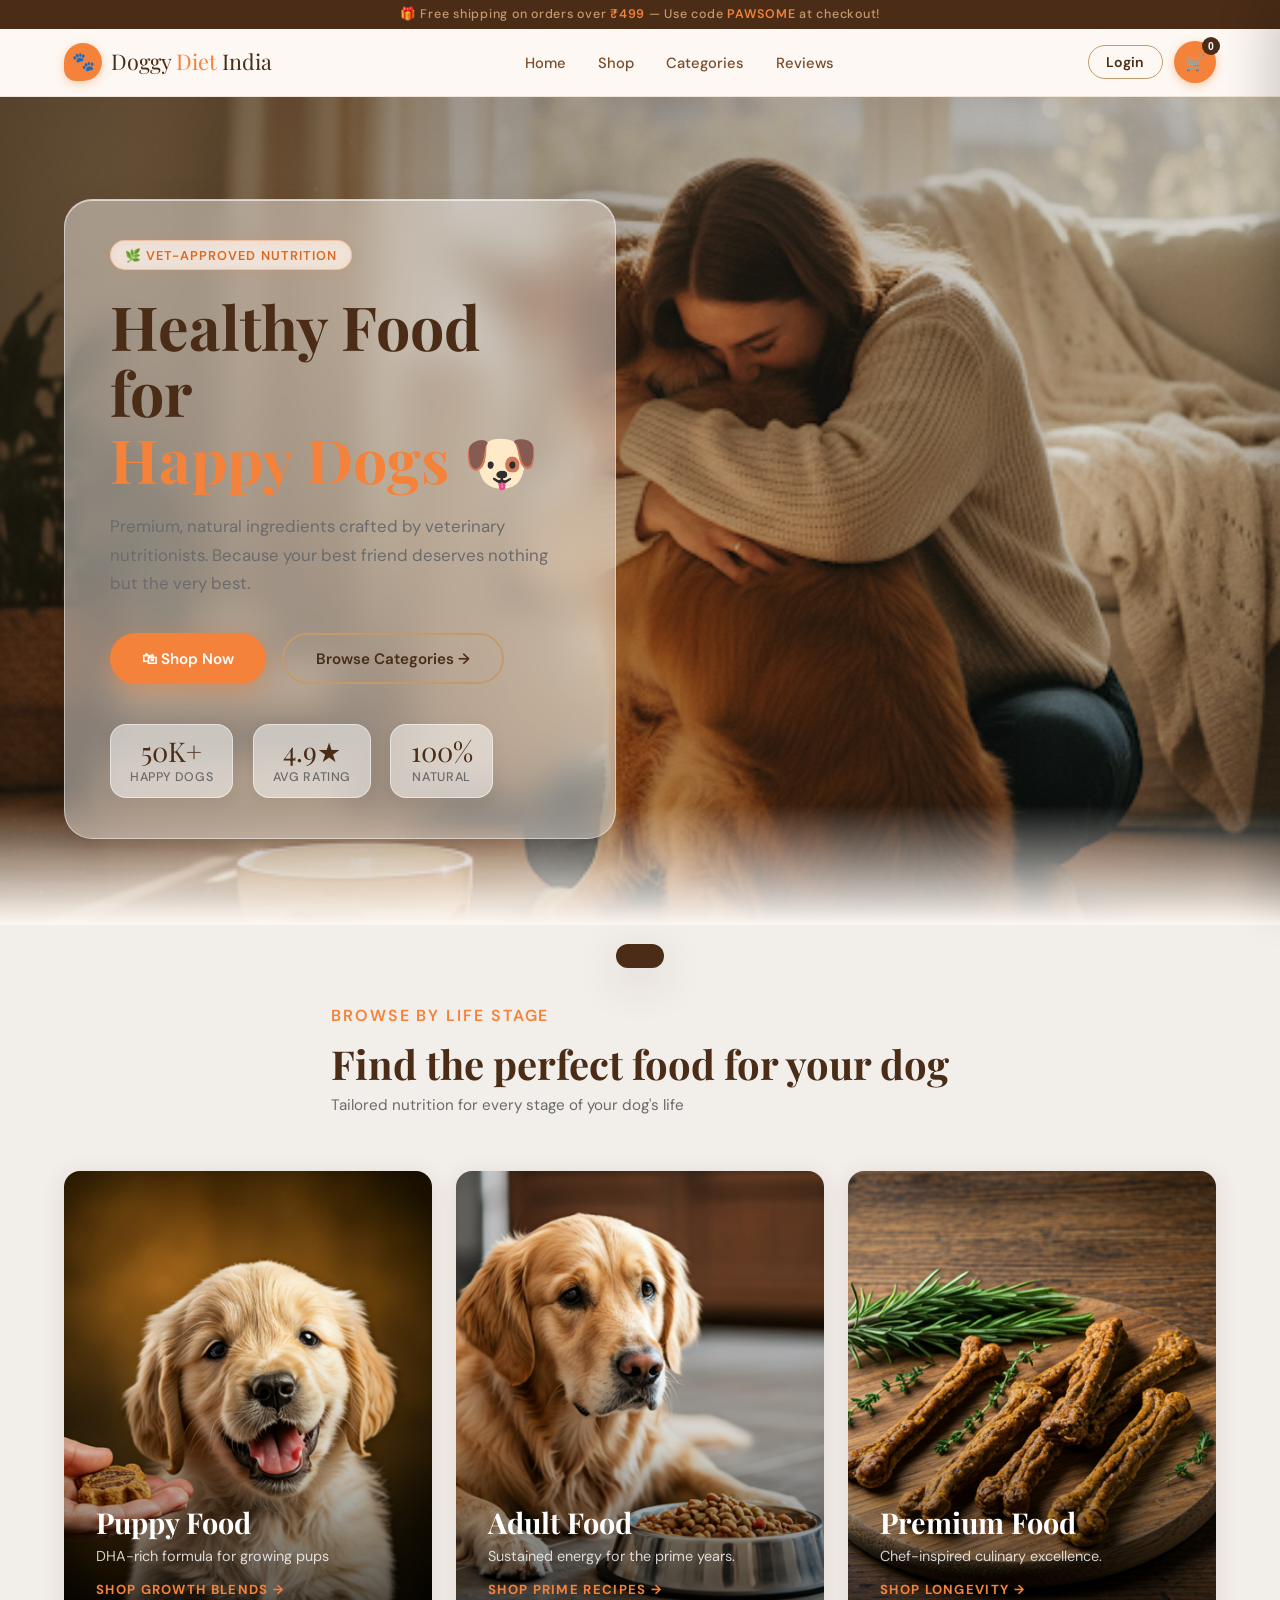
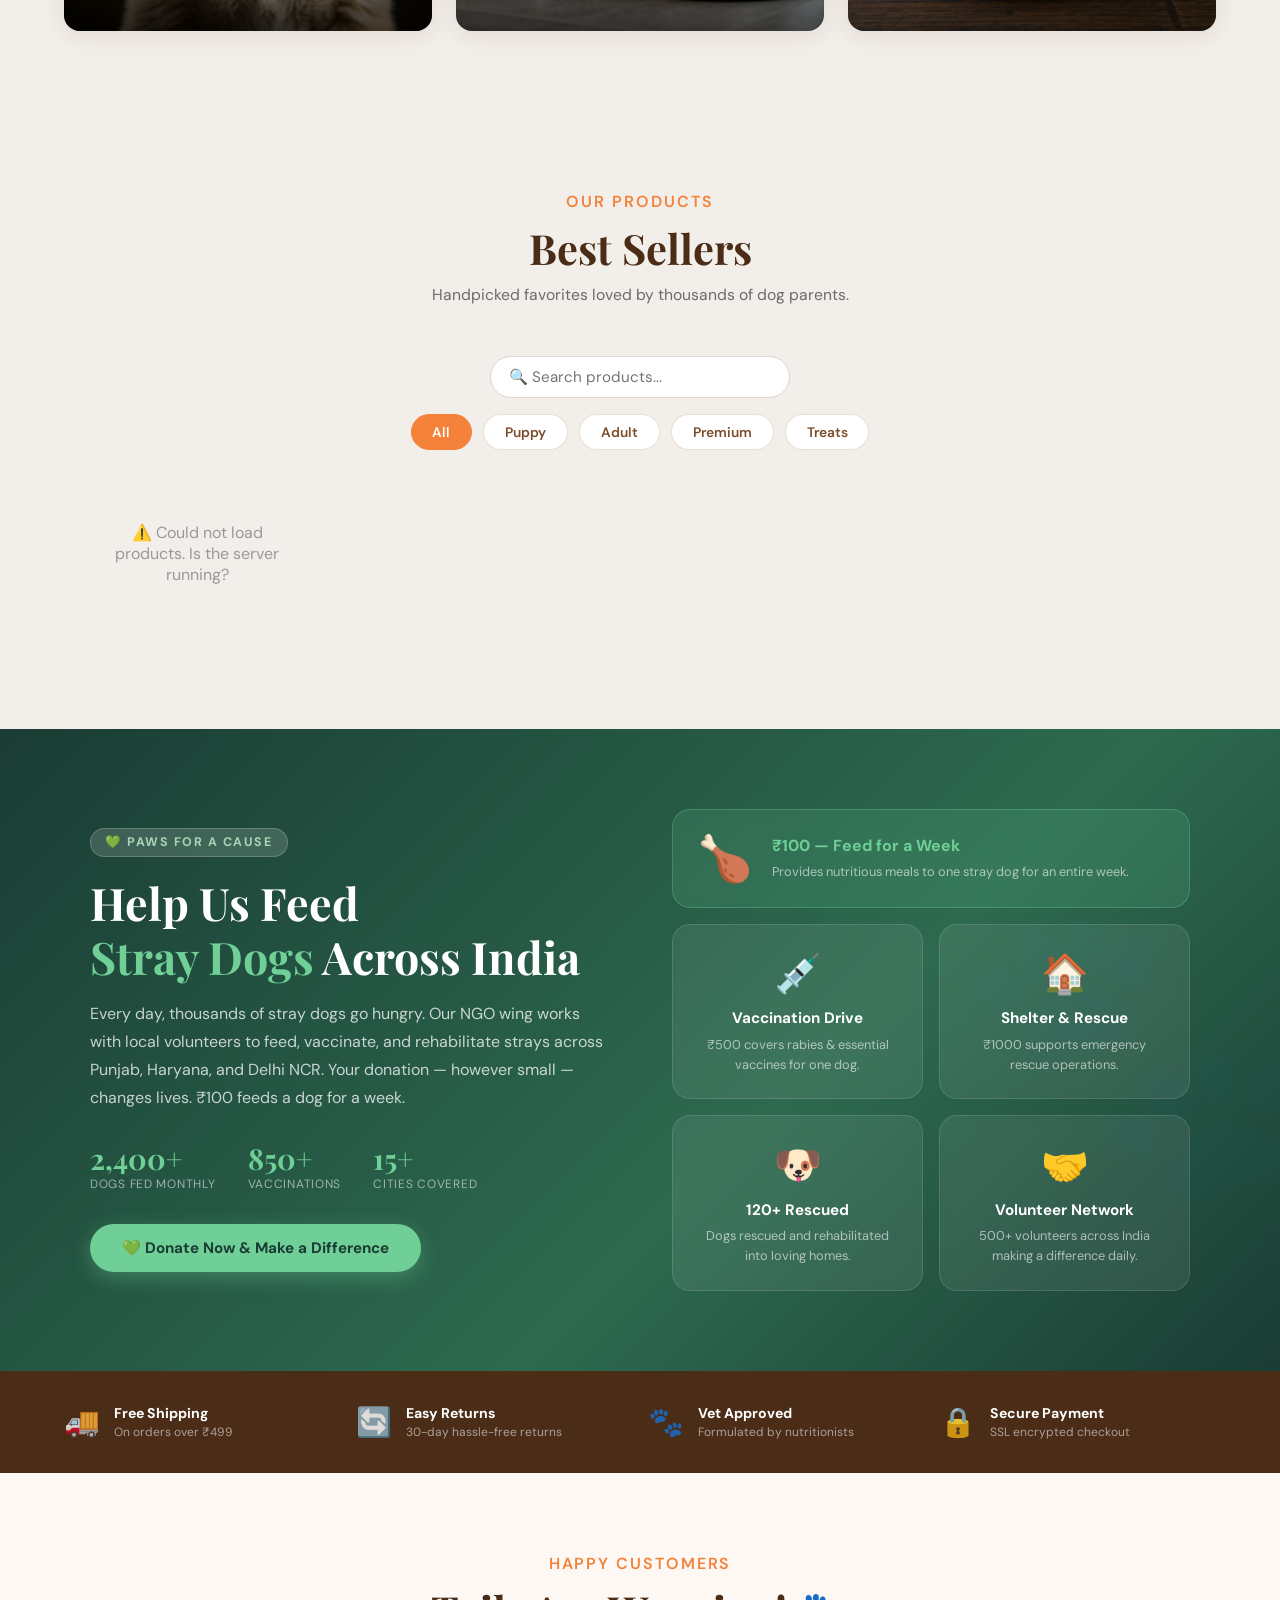
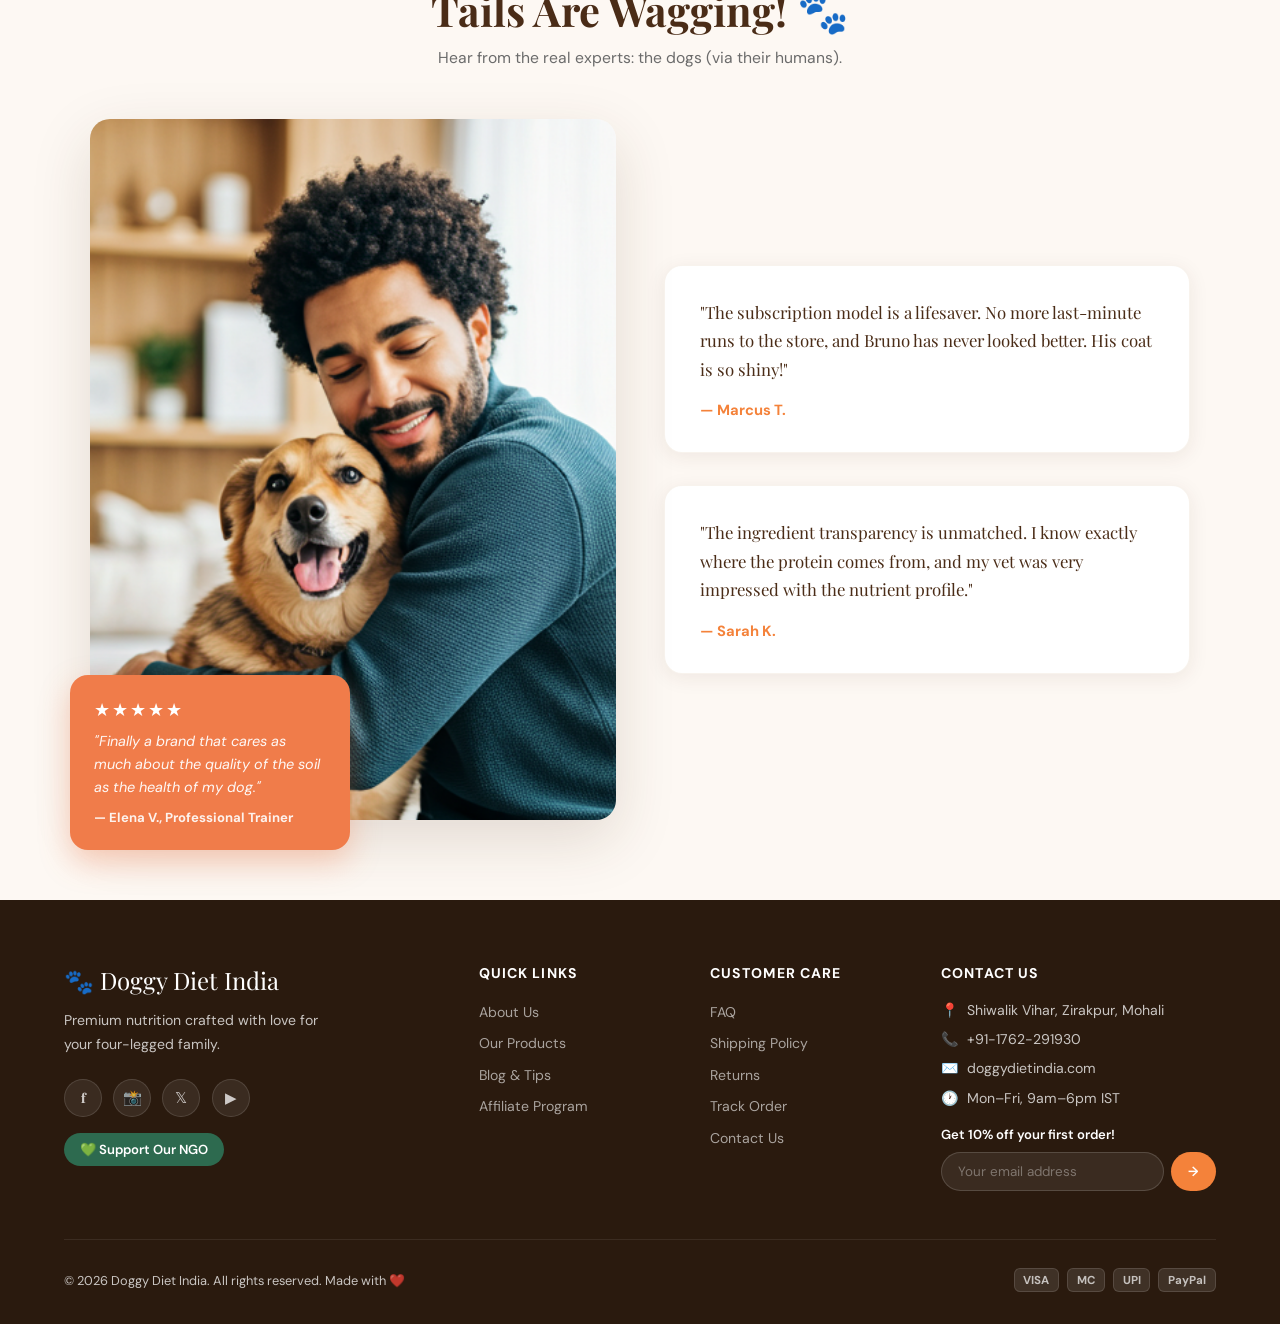
==== commit 92b26bee: "Update index.html" ====
--- a/index.html
+++ b/index.html
@@ -809,17 +809,17 @@
       <div class="footer-col">
         <h4>Customer Care</h4>
         <ul>
-          <li><a href="#">FAQ</a></li>
-          <li><a href="#">Shipping Policy</a></li>
-          <li><a href="#">Returns</a></li>
+          <li><a href="faq.html">FAQ</a></li>
+          <li><a href="shipping_policy.html">Shipping Policy</a></li>
+          <li><a href="shipping_policy.html">Returns</a></li>
           <li><a href="track-order.html">Track Order</a></li>
-          <li><a href="#">Contact Us</a></li>
+          <li><a href="about.html">Contact Us</a></li>
         </ul>
       </div>
       <div class="footer-col footer-contact">
         <h4>Contact Us</h4>
         <p><span class="ic">📍</span> Shiwalik Vihar, Zirakpur, Mohali</p>
-        <p><span class="ic">📞</span>+911762291930</p>
+        <p><span class="ic">📞</span>+91-1762-291930</p>
         <p><span class="ic">✉️</span>doggydietindia.com</p>
         <p><span class="ic">🕐</span>Mon–Fri, 9am–6pm IST</p>
         <div class="newsletter">
--- a/style.css
+++ b/style.css
@@ -1960,3 +1960,120 @@
   background: #ccc;
   cursor: not-allowed;
 }
+
+/* ── REVIEWS LAYOUT ─────────────────────────────────── */
+
+.reviews-layout {
+  display: grid;
+  grid-template-columns: 1fr 1fr;
+  gap: 3rem;
+  max-width: 1100px;
+  margin: 0 auto;
+  align-items: center;
+}
+
+.reviews-left {
+  position: relative;
+}
+
+.rev_img {
+  position: relative;
+  background-image: url("./images/review.png");
+  background-size: cover;
+  background-position: center;
+  background-repeat: no-repeat;
+  width: 100%;
+  aspect-ratio: 3/4;
+  border-radius: 20px;
+  box-shadow: 0 20px 60px rgba(74, 44, 23, .15);
+  overflow: visible;
+}
+
+/* OVERLAY CARD */
+.overlay-card {
+  position: absolute;
+  bottom: -30px;
+  left: -20px;
+  background: #f07c4a;
+  color: white;
+  padding: 1.5rem;
+  border-radius: 18px;
+  width: 280px;
+  box-shadow: 0 12px 30px rgba(240, 124, 74, .35);
+  z-index: 2;
+}
+
+.overlay-stars {
+  font-size: 1.1rem;
+  margin-bottom: .6rem;
+  letter-spacing: 2px;
+}
+
+.overlay-card p {
+  font-size: .9rem;
+  font-style: italic;
+  line-height: 1.6;
+  margin-bottom: .6rem;
+  opacity: .95;
+}
+
+.overlay-card span {
+  font-size: .82rem;
+  font-weight: 700;
+  opacity: .9;
+  display: block;
+}
+
+/* RIGHT: TESTIMONIAL CARDS */
+.reviews-right {
+  display: flex;
+  flex-direction: column;
+  gap: 2rem;
+}
+
+.testimonial-card {
+  background: var(--white);
+  border-radius: 18px;
+  padding: 2rem 2.2rem;
+  box-shadow: 0 4px 20px rgba(74, 44, 23, .08);
+  border: 1px solid rgba(196, 154, 108, .12);
+  transition: transform .3s, box-shadow .3s;
+}
+
+.testimonial-card:hover {
+  transform: translateY(-4px);
+  box-shadow: 0 10px 30px rgba(74, 44, 23, .12);
+}
+
+.testimonial-text {
+  font-size: 1.05rem;
+  color: var(--brown);
+  line-height: 1.7;
+  margin-bottom: 1rem;
+  font-family: 'Playfair Display', serif;
+}
+
+.testimonial-author {
+  font-size: .92rem;
+  font-weight: 700;
+  color: var(--orange);
+  font-family: 'DM Sans', sans-serif;
+}
+
+@media (max-width: 768px) {
+  .reviews-layout {
+    grid-template-columns: 1fr;
+    gap: 2.5rem;
+  }
+
+  .rev_img {
+    max-width: 400px;
+    margin: 0 auto;
+  }
+
+  .overlay-card {
+    left: 10px;
+    bottom: -20px;
+    width: 240px;
+  }
+}
